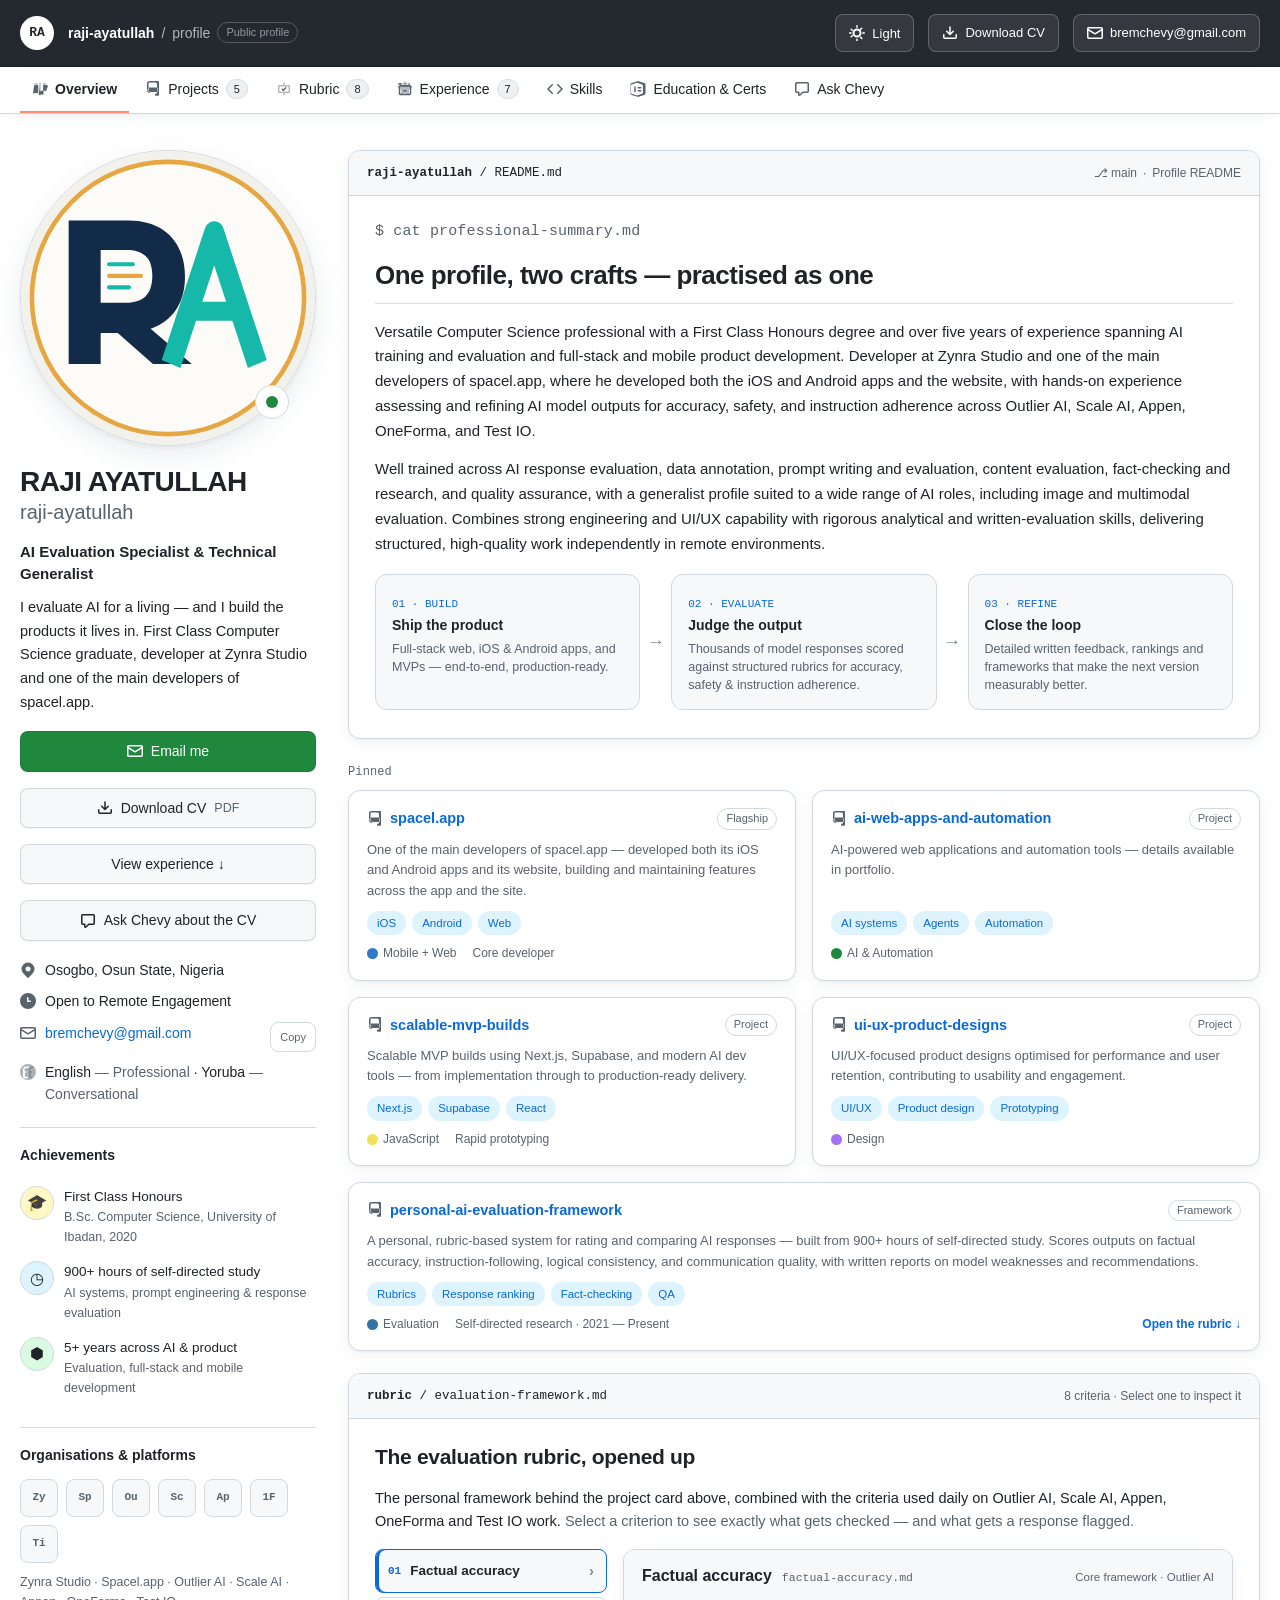
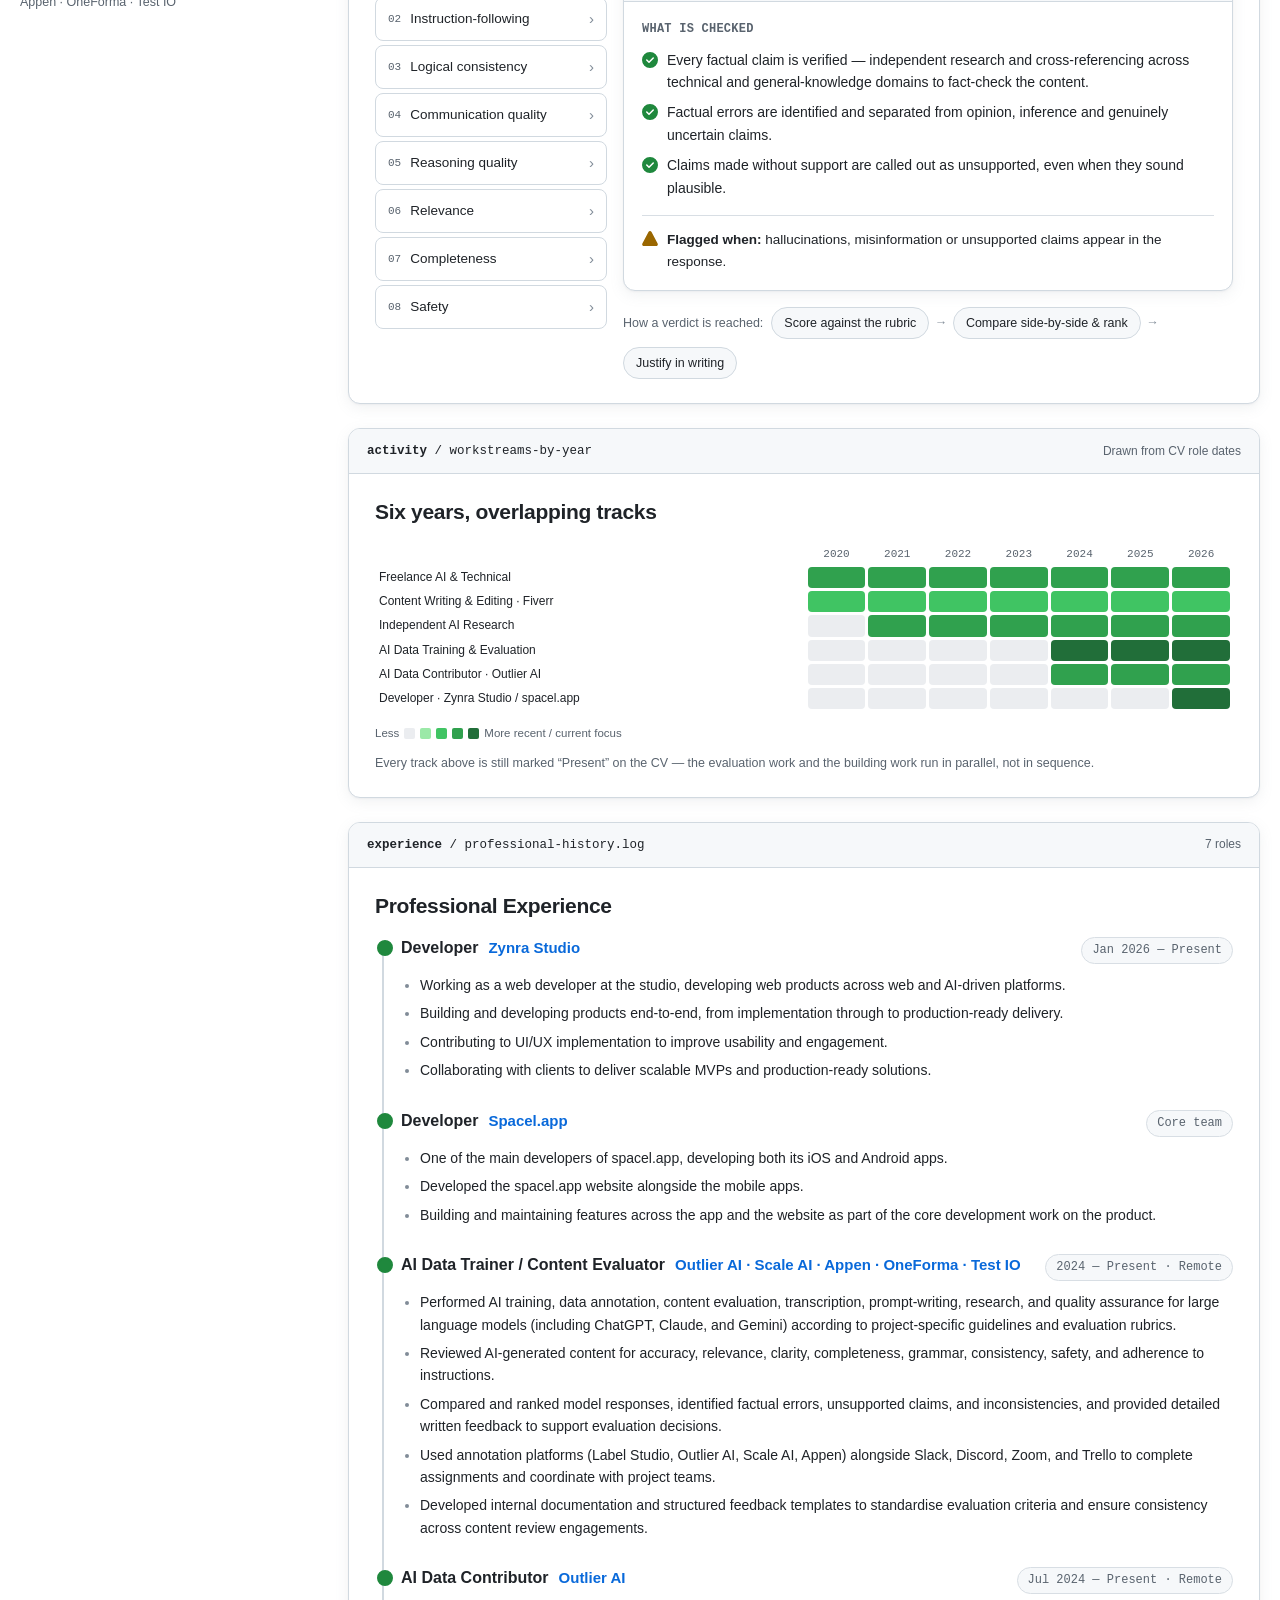
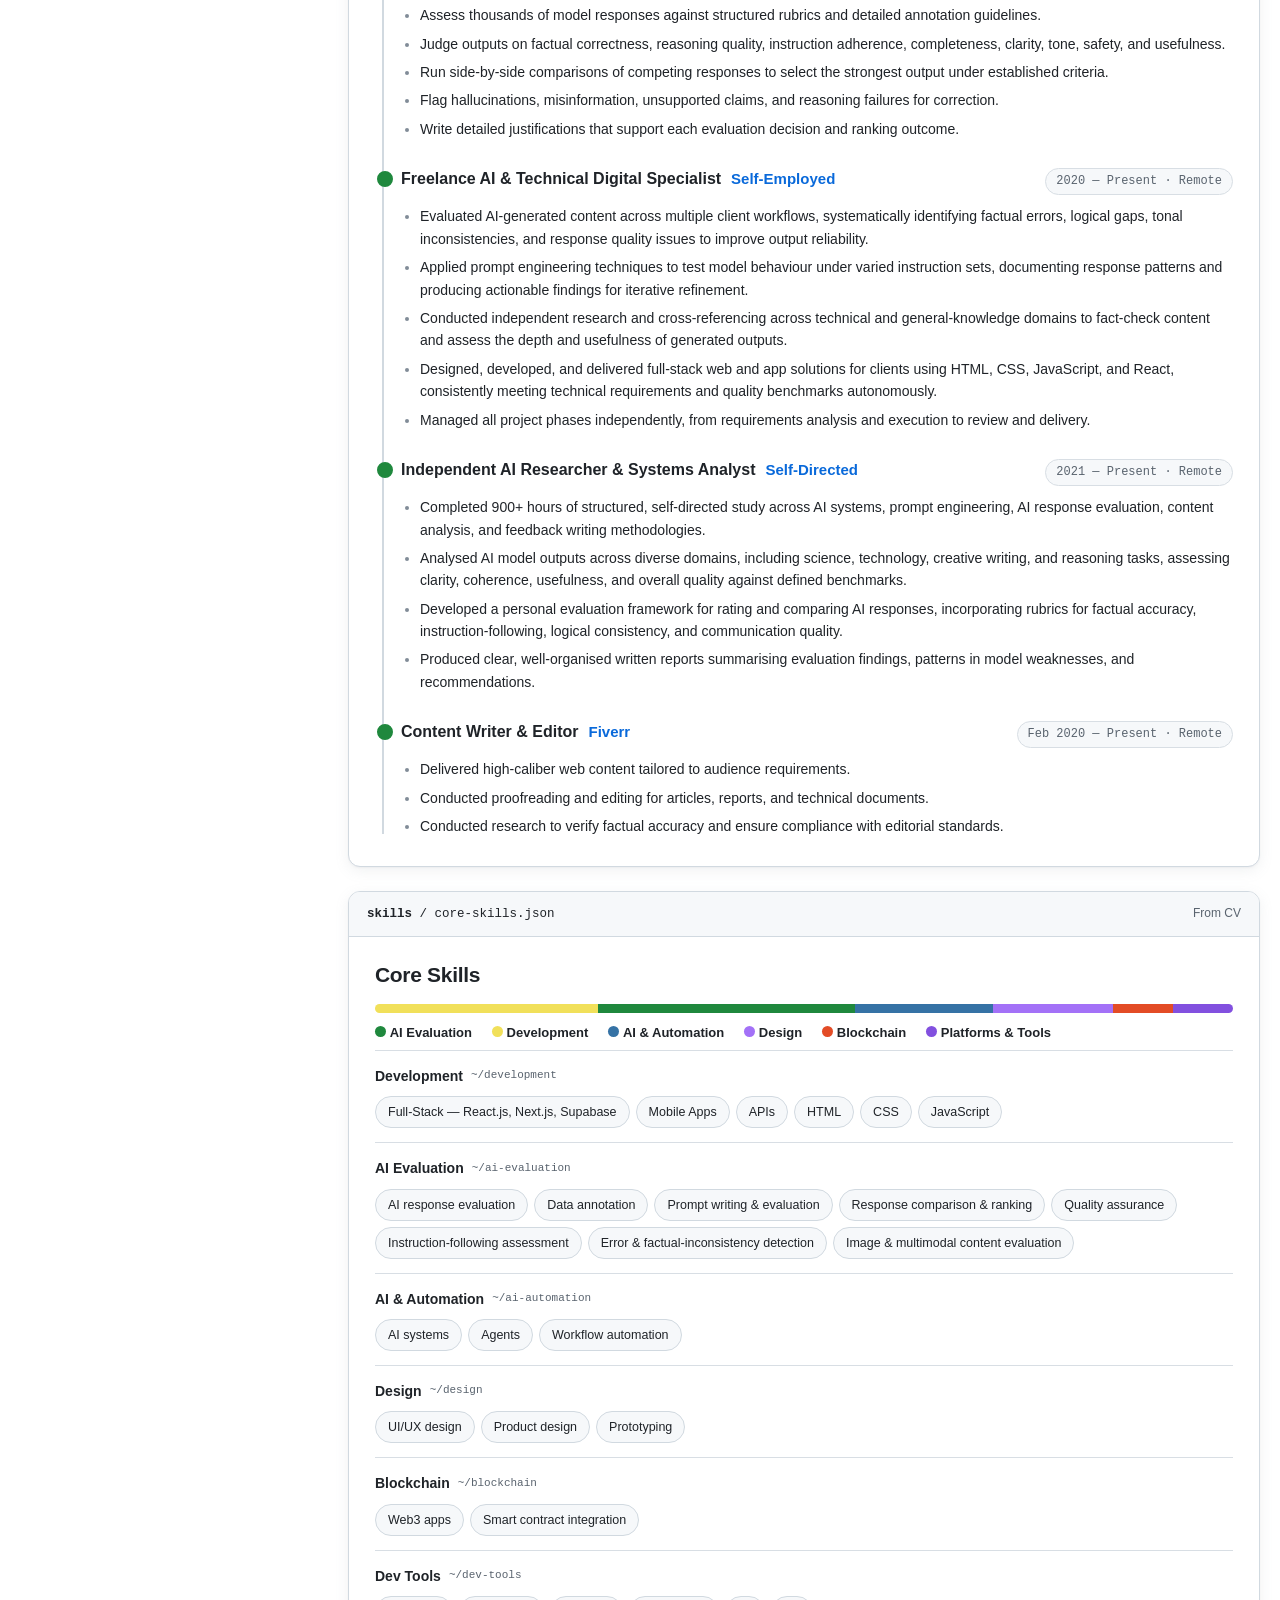
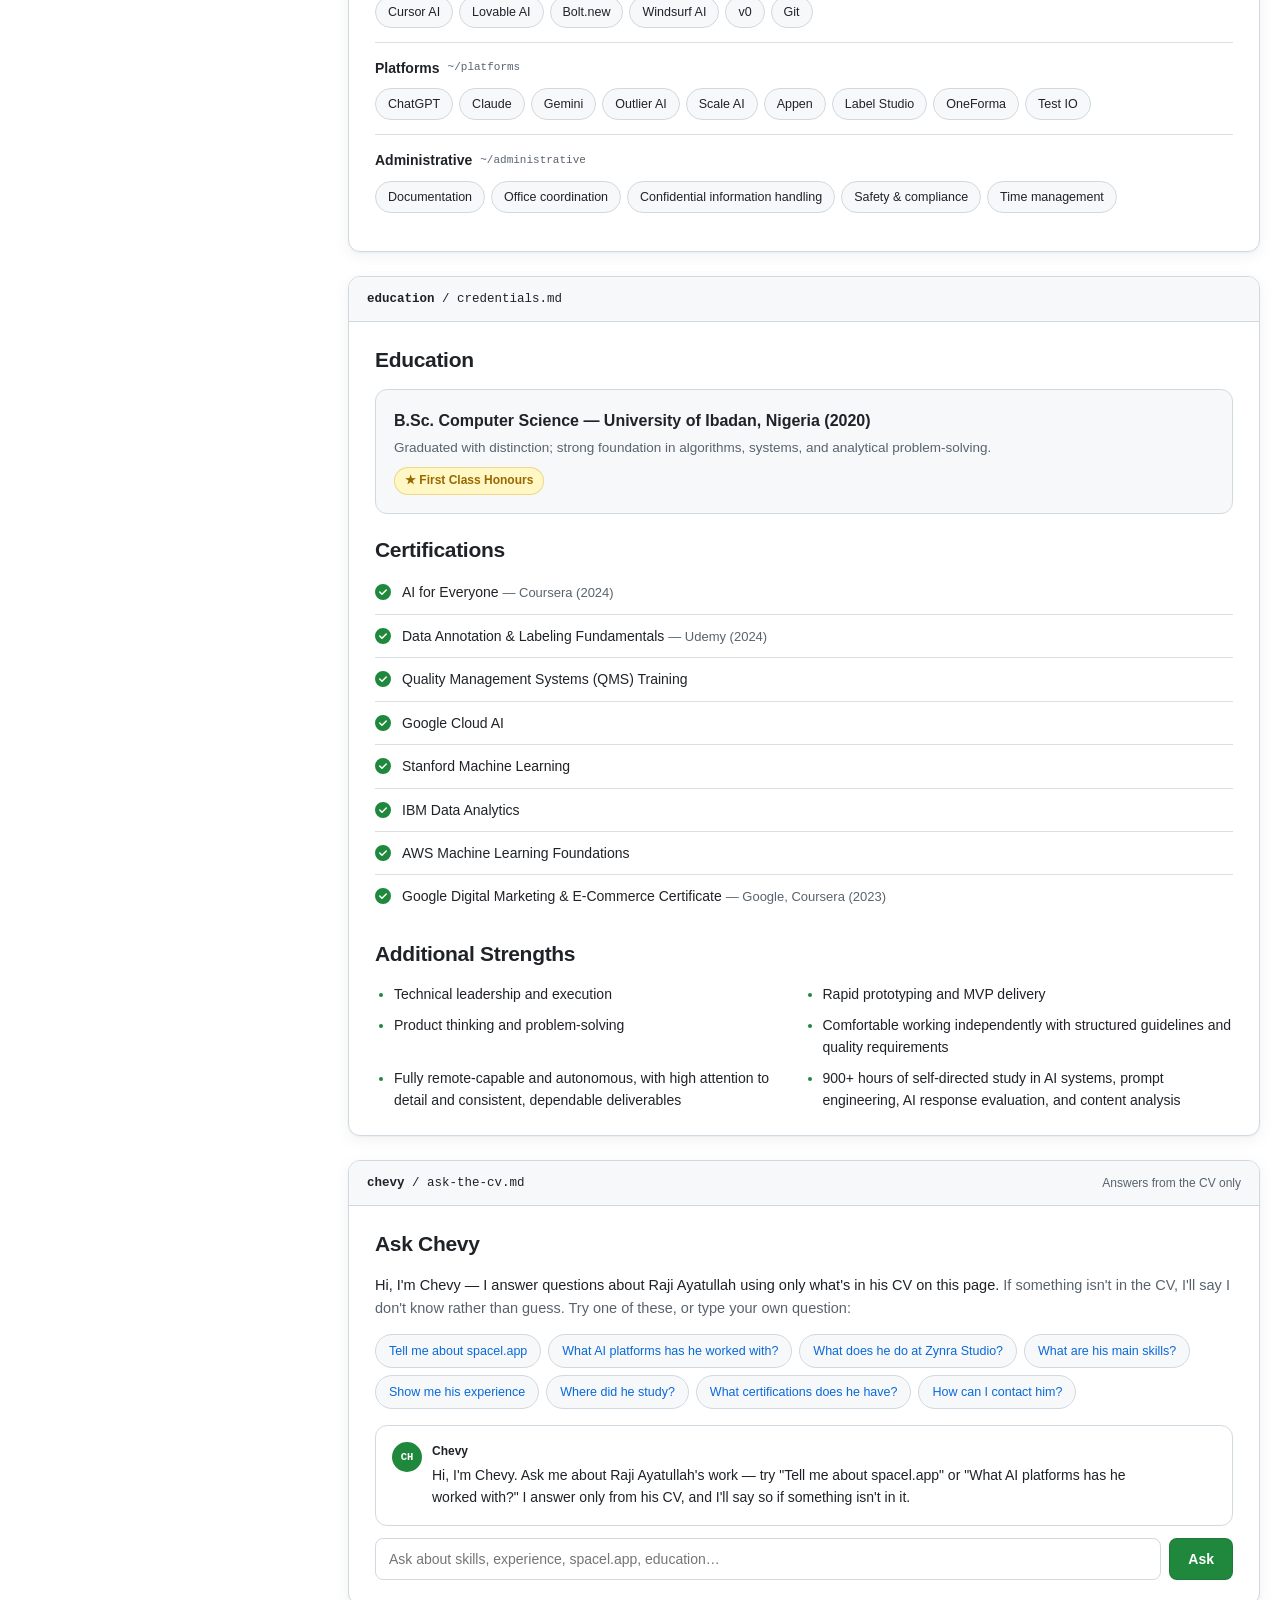
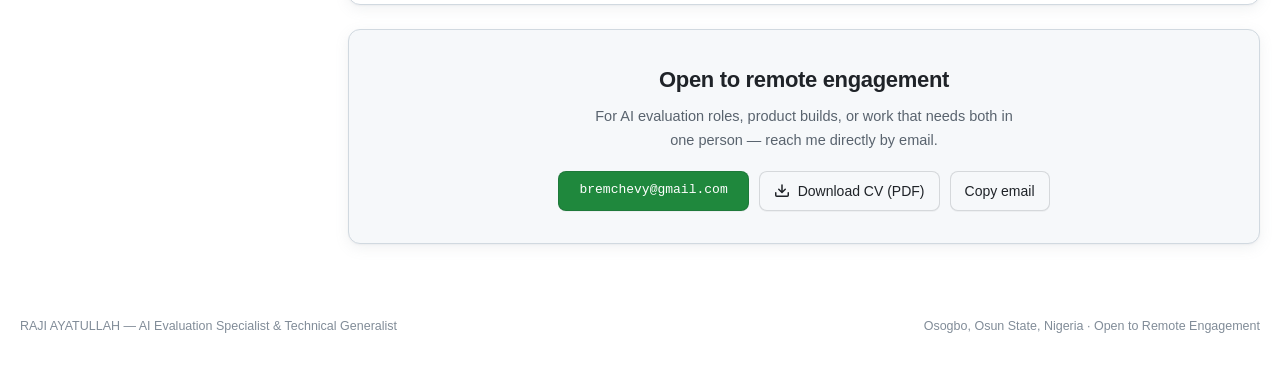
==== raji-ayatullah-website.html @ f3d83d70 "Add files via upload" ====
<!doctype html>
<html lang="en">
<head>
<meta charset="utf-8" />
<meta name="viewport" content="width=device-width, initial-scale=1, viewport-fit=cover" />
<meta name="color-scheme" content="light dark" />
<link rel="icon" href="data:," />
<title>Raji Ayatullah — AI Evaluation Specialist & Technical Generalist</title>
<style>
  :root{
    --bg:#ffffff; --bg-inset:#f6f8fa; --bg-muted:#eef1f4; --border:#d1d9e0; --border-muted:#d8dee4;
    --text:#1f2328; --text-2:#59636e; --text-3:#818c98;
    --link:#0969da; --accent:#1f883d; --accent-fg:#ffffff;
    --header-bg:#24292f; --header-fg:#ffffff; --header-border:#1b1f24;
    --btn-bg:#f6f8fa; --btn-border:rgba(31,35,40,.15); --btn-hover:#eff1f3;
    --card-bg:#ffffff;
    --chip-bg:#ddf4ff; --chip-fg:#0969da;
    --dot-js:#f1e05a; --dot-ts:#3178c6; --dot-py:#3572A5; --dot-design:#a371f7; --dot-ai:#1f883d;
    --graph-0:#ebedf0; --graph-1:#9be9a8; --graph-2:#40c463; --graph-3:#30a14e; --graph-4:#216e39;
    --shadow:0 8px 24px rgba(140,149,159,.2);
    --shadow-sm:0 1px 2px rgba(31,35,40,.04),0 4px 14px rgba(140,149,159,.12);
    --shadow-md:0 2px 4px rgba(31,35,40,.05),0 10px 28px rgba(140,149,159,.18);
    --radius:8px; --radius-lg:12px;
    --ease:cubic-bezier(.22,.61,.36,1);
    --mono:ui-monospace,SFMono-Regular,"SF Mono",Menlo,Consolas,"Liberation Mono",monospace;
    --sans:-apple-system,BlinkMacSystemFont,"Segoe UI","Noto Sans",Helvetica,Arial,sans-serif;
  }
  [data-theme="dark"]{
    --bg:#0d1117; --bg-inset:#010409; --bg-muted:#161b22; --border:#30363d; --border-muted:#21262d;
    --text:#e6edf3; --text-2:#9198a1; --text-3:#6e7681;
    --link:#4493f8; --accent:#238636; --accent-fg:#ffffff;
    --header-bg:#010409; --header-fg:#f0f6fc; --header-border:#30363d;
    --btn-bg:#21262d; --btn-border:rgba(240,246,252,.1); --btn-hover:#292e36;
    --card-bg:#0d1117;
    --chip-bg:rgba(56,139,253,.15); --chip-fg:#4493f8;
    --graph-0:#161b22; --graph-1:#0e4429; --graph-2:#006d32; --graph-3:#26a641; --graph-4:#39d353;
    --shadow:0 8px 24px rgba(1,4,9,.85);
    --shadow-sm:0 1px 2px rgba(1,4,9,.4),0 4px 14px rgba(1,4,9,.35);
    --shadow-md:0 2px 4px rgba(1,4,9,.5),0 10px 28px rgba(1,4,9,.55);
  }
  *{box-sizing:border-box}
  html{scroll-behavior:smooth}
  body{margin:0;background:var(--bg);color:var(--text);font-family:var(--sans);font-size:15px;line-height:1.6;-webkit-font-smoothing:antialiased;text-rendering:optimizeLegibility;transition:background-color .3s var(--ease),color .3s var(--ease)}
  a{color:var(--link);text-decoration:none;transition:color .18s var(--ease)}
  a:hover{text-decoration:underline}
  button{font-family:inherit;cursor:pointer;min-height:38px}
  :focus-visible{outline:2px solid var(--link);outline-offset:2px;border-radius:4px}
  ::selection{background:#b6e3ff}
  [data-theme="dark"] ::selection{background:#264f78}

  /* ---------- Header (GitHub chrome) ---------- */
  .gh-header{background:var(--header-bg);color:var(--header-fg);padding:14px 20px;display:flex;align-items:center;gap:14px;flex-wrap:wrap;border-bottom:1px solid var(--header-border);box-shadow:0 1px 12px rgba(1,4,9,.18)}
  .gh-header .mark{width:34px;height:34px;border-radius:50%;background:#fff;color:#24292f;display:grid;place-items:center;font-family:var(--mono);font-weight:700;font-size:13px;flex:none}
  [data-theme="dark"] .gh-header .mark{background:#f0f6fc}
  .crumb{font-size:14px;display:flex;align-items:center;gap:7px;flex-wrap:wrap;min-width:0}
  .crumb b{font-weight:600;color:var(--header-fg)}
  .crumb span{opacity:.65}
  .badge{font-size:11px;line-height:1;border:1px solid rgba(255,255,255,.35);color:#c9d4e0;border-radius:999px;padding:4px 8px;font-weight:500}
  .gh-header .spacer{flex:1}
  .hbtn{display:inline-flex;align-items:center;gap:7px;background:rgba(255,255,255,.08);color:var(--header-fg);border:1px solid rgba(255,255,255,.22);border-radius:var(--radius);padding:6px 13px;font-size:13px;font-weight:500;text-decoration:none;min-height:38px;transition:background-color .2s var(--ease),border-color .2s var(--ease),transform .2s var(--ease),box-shadow .2s var(--ease)}
  .hbtn:hover{background:rgba(255,255,255,.16);text-decoration:none;transform:translateY(-1px);box-shadow:0 4px 12px rgba(1,4,9,.25)}
  .hbtn:active{transform:translateY(0)}
  .hbtn svg{width:16px;height:16px;flex:none}

  /* ---------- Tabs ---------- */
  .tabs-wrap{border-bottom:1px solid var(--border);background:var(--bg);position:sticky;top:0;z-index:20;box-shadow:0 6px 18px -12px rgba(140,149,159,.45)}
  .tabs{max-width:1280px;margin:0 auto;padding:0 20px;display:flex;gap:4px;flex-wrap:wrap}
  .tab{display:inline-flex;align-items:center;gap:7px;padding:11px 12px;font-size:14px;color:var(--text);border-bottom:2px solid transparent;white-space:nowrap;min-height:44px;transition:color .18s var(--ease),border-color .22s var(--ease)}
  .tab:hover{text-decoration:none;border-bottom-color:var(--border);color:var(--link)}
  .tab:hover svg{color:var(--link)}
  .tab.active{font-weight:600;border-bottom-color:#fd8c73}
  .tab svg{width:16px;height:16px;color:var(--text-2);transition:color .18s var(--ease)}
  .count{background:var(--bg-muted);border:1px solid var(--border-muted);color:var(--text);font-size:11px;font-weight:500;border-radius:999px;padding:1px 7px;line-height:1.5}

  /* ---------- Layout ---------- */
  .container{max-width:1280px;margin:0 auto;padding:36px 20px 72px;display:grid;grid-template-columns:296px minmax(0,1fr);gap:32px}
  .container>*{min-width:0}
  @media(max-width:900px){.container{grid-template-columns:minmax(0,1fr)}}

  /* ---------- Profile column ---------- */
  .avatar{width:min(296px,62vw);aspect-ratio:1;border-radius:50%;position:relative;border:1px solid var(--border);box-shadow:var(--shadow-md);transition:transform .35s var(--ease),box-shadow .35s var(--ease)}
  .avatar:hover{transform:translateY(-2px)}
  .avatar-img{width:100%;height:100%;border-radius:50%;display:block;object-fit:cover}
  .status-dot{position:absolute;right:9%;bottom:9%;width:34px;height:34px;border-radius:50%;background:var(--bg);border:1px solid var(--border);display:grid;place-items:center;font-size:16px}
  .status-dot i{width:12px;height:12px;border-radius:50%;background:var(--accent);display:block}
  h1.name{font-size:28px;line-height:1.15;margin:20px 0 0;font-weight:700;letter-spacing:-.02em}
  .handle{font-size:20px;color:var(--text-2);font-weight:300;line-height:1.3}
  .role-line{margin:16px 0 0;font-size:15px;line-height:1.5}
  .role-line strong{font-weight:600}
  .bio{margin:10px 0 0;color:var(--text);font-size:14.5px;line-height:1.65}
  .follow-btn{display:flex;align-items:center;justify-content:center;gap:8px;width:100%;margin-top:16px;background:var(--btn-bg);border:1px solid var(--btn-border);color:var(--text);border-radius:var(--radius);padding:8px 14px;font-size:14px;font-weight:500;box-shadow:0 1px 0 rgba(31,35,40,.04);transition:background-color .2s var(--ease),border-color .2s var(--ease),transform .2s var(--ease),box-shadow .2s var(--ease)}
  .follow-btn:hover{background:var(--btn-hover);text-decoration:none;transform:translateY(-1px);box-shadow:var(--shadow-sm)}
  .follow-btn:active{transform:translateY(0)}
  .follow-btn.primary{background:var(--accent);color:var(--accent-fg);border-color:rgba(31,35,40,.15)}
  .follow-btn.primary:hover{background:#1a7f37;box-shadow:0 6px 16px rgba(31,136,61,.28)}
  [data-theme="dark"] .follow-btn.primary:hover{background:#2ea043}
  .meta-list{list-style:none;margin:18px 0 0;padding:0;display:grid;gap:9px;font-size:14px}
  .meta-list li{display:flex;gap:9px;align-items:flex-start;color:var(--text)}
  .meta-list svg{width:16px;height:16px;color:var(--text-2);flex:none;margin-top:3px}
  .meta-list .muted{color:var(--text-2)}
  .copy-btn{margin-left:auto;background:none;border:1px solid var(--border);border-radius:var(--radius);color:var(--text-2);font-size:11px;padding:3px 9px;min-height:30px;transition:color .18s var(--ease),border-color .18s var(--ease),background-color .18s var(--ease)}
  .copy-btn:hover{color:var(--link);border-color:var(--link);background:var(--bg-inset)}
  .side-block{border-top:1px solid var(--border);margin-top:22px;padding-top:16px}
  .side-block h3{font-size:14px;margin:0 0 12px;font-weight:600}
  .ach{display:flex;gap:10px;align-items:flex-start;padding:7px 0}
  .ach .medal{width:34px;height:34px;border-radius:50%;flex:none;display:grid;place-items:center;font-size:16px;border:1px solid var(--border)}
  .ach p{margin:0;font-size:13.5px}
  .ach p span{display:block;color:var(--text-2);font-size:12.5px}
  .orgs{display:flex;flex-wrap:wrap;gap:8px}
  .org{width:38px;height:38px;border-radius:var(--radius);background:var(--bg-inset);border:1px solid var(--border);display:grid;place-items:center;font-family:var(--mono);font-size:11px;font-weight:700;color:var(--text-2);transition:border-color .2s var(--ease),transform .2s var(--ease),box-shadow .2s var(--ease)}
  .org:hover{border-color:var(--text-3);transform:translateY(-1px);box-shadow:var(--shadow-sm)}
  .org-names{font-size:12.5px;color:var(--text-2);margin-top:9px;line-height:1.6}

  /* ---------- Content column ---------- */
  .box{border:1px solid var(--border);border-radius:var(--radius-lg);background:var(--card-bg);margin-bottom:24px;overflow:hidden;box-shadow:var(--shadow-sm);transition:border-color .25s var(--ease),box-shadow .25s var(--ease)}
  .box:hover{box-shadow:var(--shadow-md)}
  .box-head{display:flex;align-items:center;gap:8px;padding:12px 18px;border-bottom:1px solid var(--border);background:var(--bg-inset);font-size:13px;flex-wrap:wrap}
  .box-head .file{font-family:var(--mono);font-size:12.5px}
  .box-head .file b{font-weight:600}
  .box-head .right{margin-left:auto;display:flex;gap:6px;align-items:center;color:var(--text-2);font-size:12px}
  .box-body{padding:24px 26px}
  @media(max-width:600px){.box-body{padding:18px}}
  .sec-label{font-size:12px;font-family:var(--mono);color:var(--text-2);margin:0 0 8px;letter-spacing:.01em}
  h2.sec{font-size:21px;margin:0 0 16px;font-weight:600;letter-spacing:-.015em;line-height:1.3;display:flex;align-items:center;gap:9px}
  h2.sec svg{width:19px;height:19px;color:var(--text-2)}
  .readme-body h2{font-size:26px;line-height:1.25;letter-spacing:-.02em;border-bottom:1px solid var(--border-muted);padding-bottom:11px;margin:2px 0 16px;font-weight:600}
  .readme-body p{margin:0 0 14px;font-size:15px;line-height:1.65}
  .readme-body p:last-child{margin-bottom:0}
  .loop{display:grid;grid-template-columns:1fr auto 1fr auto 1fr;gap:10px;align-items:stretch;margin:18px 0 4px}
  @media(max-width:640px){.loop{grid-template-columns:1fr}.loop .arr{transform:rotate(90deg);justify-self:center}}
  .loop .step{border:1px solid var(--border);border-radius:var(--radius-lg);padding:15px 16px;background:var(--bg-inset);transition:border-color .22s var(--ease),transform .22s var(--ease),box-shadow .22s var(--ease)}
  .loop .step:hover{border-color:var(--text-3);transform:translateY(-2px);box-shadow:var(--shadow-sm)}
  .loop .step b{display:block;font-size:14px;margin-bottom:3px}
  .loop .step span{font-size:12.5px;color:var(--text-2);display:block;line-height:1.45}
  .loop .arr{align-self:center;color:var(--text-3);font-family:var(--mono);font-size:18px}
  .loop .step code{font-family:var(--mono);font-size:11px;color:var(--link)}

  /* Pinned projects */
  .grid2{display:grid;grid-template-columns:1fr 1fr;gap:16px}
  @media(max-width:700px){.grid2{grid-template-columns:1fr}}
  .repo{border:1px solid var(--border);border-radius:var(--radius-lg);padding:16px 18px;display:flex;flex-direction:column;gap:9px;background:var(--card-bg);box-shadow:var(--shadow-sm);transition:border-color .22s var(--ease),transform .22s var(--ease),box-shadow .22s var(--ease)}
  .repo:hover{border-color:var(--text-3);transform:translateY(-2px);box-shadow:var(--shadow-md)}
  .repo .top{display:flex;align-items:center;gap:7px}
  .repo .top svg{width:16px;height:16px;color:var(--text-2);flex:none}
  .repo .top a{font-weight:600;font-size:14.5px}
  .repo .vis{margin-left:auto;font-size:11px;color:var(--text-2);border:1px solid var(--border);border-radius:999px;padding:1px 8px}
  .repo p{margin:0;font-size:13px;color:var(--text-2);flex:1;line-height:1.6}
  .repo .foot{display:flex;gap:16px;flex-wrap:wrap;font-size:12px;color:var(--text-2);align-items:center}
  .lang{display:inline-flex;align-items:center;gap:5px}
  .lang i{width:11px;height:11px;border-radius:50%;display:inline-block}
  .tags{display:flex;flex-wrap:wrap;gap:6px}
  .tag{background:var(--chip-bg);color:var(--chip-fg);font-size:11.5px;font-weight:500;border-radius:999px;padding:3px 10px;transition:transform .18s var(--ease),filter .18s var(--ease)}
  .tag:hover{text-decoration:none;filter:brightness(.97);transform:translateY(-1px)}

  /* Timeline graph */
  .graph-scroll{overflow-x:auto;padding-bottom:4px;max-width:100%}
  .graph{min-width:560px}
  @media(max-width:640px){
    .graph{min-width:0}
    .graph table{border-spacing:2px;table-layout:fixed;width:100%}
    .graph th:first-child,.graph td.rowlab{width:92px}
    .graph th{font-size:10px}
    .graph td.rowlab{white-space:normal;width:92px;font-size:11px;line-height:1.3;padding-right:5px}
    .graph td.cell{height:15px}
  }
  .graph table{border-collapse:separate;border-spacing:3px;width:100%}
  .graph th{font-size:11px;color:var(--text-2);font-weight:500;text-align:center;font-family:var(--mono)}
  .graph td.rowlab{font-size:12px;color:var(--text);white-space:nowrap;padding-right:8px;font-weight:500}
  .graph td.cell{height:17px;border-radius:4px;background:var(--graph-0);transition:transform .15s var(--ease)}
  .graph td.cell:hover{transform:scale(1.12)}
  .graph td.on1{background:var(--graph-1)} .graph td.on2{background:var(--graph-2)} .graph td.on3{background:var(--graph-3)} .graph td.on4{background:var(--graph-4)}
  .graph-note{font-size:12.5px;color:var(--text-2);margin:10px 0 0}
  .legend{display:flex;gap:5px;align-items:center;font-size:11.5px;color:var(--text-2);margin-top:8px}
  .legend i{width:11px;height:11px;border-radius:2px;display:inline-block}

  /* Experience */
  .exp{position:relative;padding-left:26px}
  .exp::before{content:"";position:absolute;left:7px;top:8px;bottom:8px;width:2px;background:var(--border)}
  .job{position:relative;padding:0 0 26px}
  .job:last-child{padding-bottom:4px}
  .job::before{content:"";position:absolute;left:-24px;top:5px;width:12px;height:12px;border-radius:50%;background:var(--bg);border:2px solid var(--text-3)}
  .job.current::before{border-color:var(--accent);background:var(--accent)}
  .job-head{display:flex;flex-wrap:wrap;gap:6px 10px;align-items:baseline}
  .job-head h3{margin:0;font-size:16px;font-weight:600}
  .job-head .orgname{color:var(--link);font-weight:600;font-size:15px}
  .job-head .when{margin-left:auto;font-family:var(--mono);font-size:12px;color:var(--text-2);background:var(--bg-inset);border:1px solid var(--border-muted);border-radius:999px;padding:3px 10px;white-space:nowrap}
  @media(max-width:600px){.job-head .when{margin-left:0}}
  .job ul{margin:10px 0 0;padding-left:19px;color:var(--text);font-size:14px;line-height:1.6;display:grid;gap:6px}
  .job ul li::marker{color:var(--text-3)}

  /* Skills */
  .langbar{display:flex;height:9px;border-radius:999px;overflow:hidden;margin:4px 0 10px}
  .langbar span{display:block;height:100%}
  .lang-legend{display:flex;flex-wrap:wrap;gap:8px 20px;font-size:13px;margin-bottom:6px}
  .lang-legend b{font-weight:600}
  .lang-legend .pct{color:var(--text-2)}
  .skill-group{padding:14px 0;border-top:1px solid var(--border-muted)}
  .skill-group:first-of-type{border-top:none}
  .skill-group h4{margin:0 0 9px;font-size:14px;font-weight:600;display:flex;gap:8px;align-items:center}
  .skill-group h4 code{font-family:var(--mono);font-size:11px;color:var(--text-2);font-weight:400}
  .chips{display:flex;flex-wrap:wrap;gap:6px}
  .chip{border:1px solid var(--border);background:var(--bg-inset);border-radius:999px;padding:5px 12px;font-size:12.5px;transition:border-color .18s var(--ease),background-color .18s var(--ease),transform .18s var(--ease)}
  .chip:hover{border-color:var(--text-3);transform:translateY(-1px)}

  .cert-list{list-style:none;margin:0;padding:0;display:grid;gap:0}
  .cert-list li{display:flex;gap:11px;padding:10px 0;border-top:1px solid var(--border-muted);font-size:14px;align-items:flex-start}
  .cert-list li:first-child{border-top:none;padding-top:2px}
  .cert-list svg{width:16px;height:16px;color:var(--accent);flex:none;margin-top:3px}
  .cert-list span{color:var(--text-2);font-size:13px}
  .edu-card{border:1px solid var(--border);border-radius:var(--radius-lg);padding:18px;background:var(--bg-inset);margin-bottom:16px;transition:border-color .22s var(--ease),box-shadow .22s var(--ease)}
  .edu-card:hover{border-color:var(--text-3);box-shadow:var(--shadow-sm)}
  .edu-card h3{margin:0 0 3px;font-size:16px}
  .edu-card p{margin:0;color:var(--text-2);font-size:13.5px}
  .firstclass{display:inline-block;margin-top:9px;background:#fff8c5;color:#9a6700;border:1px solid #d4a72c66;border-radius:999px;font-size:12px;font-weight:600;padding:3px 10px}
  [data-theme="dark"] .firstclass{background:rgba(210,153,34,.15);color:#e3b341;border-color:rgba(210,153,34,.4)}
  .strengths{display:grid;grid-template-columns:1fr 1fr;gap:8px 18px;font-size:14px;margin:0;padding-left:19px}
  @media(max-width:600px){.strengths{grid-template-columns:1fr}}
  .strengths li::marker{color:var(--accent)}

  /* Rubric */
  .rubric-intro{margin:0 0 16px;font-size:14.5px;color:var(--text)}
  .rubric-intro .muted{color:var(--text-2)}
  .rubric-layout{display:grid;grid-template-columns:232px minmax(0,1fr);gap:16px;align-items:start}
  @media(max-width:700px){.rubric-layout{grid-template-columns:1fr}}
  .rubric-list{display:grid;gap:4px}
  @media(max-width:700px){.rubric-list{grid-template-columns:1fr 1fr}}
  @media(max-width:440px){.rubric-list{grid-template-columns:1fr}}
  .rubric-btn{display:flex;align-items:center;gap:9px;text-align:left;background:var(--card-bg);border:1px solid var(--border);border-radius:var(--radius);padding:10px 12px;font-size:13.5px;font-weight:500;color:var(--text);min-height:44px;width:100%;transition:background-color .2s var(--ease),border-color .2s var(--ease),transform .2s var(--ease),box-shadow .2s var(--ease)}
  .rubric-btn:hover{background:var(--bg-inset);border-color:var(--text-3);transform:translateX(2px)}
  .rubric-btn .num{font-family:var(--mono);font-size:11px;color:var(--text-2);flex:none}
  .rubric-btn .chev{margin-left:auto;color:var(--text-3);font-size:15px;flex:none;line-height:1}
  .rubric-btn[aria-selected="true"]{background:var(--bg-inset);border-color:var(--link);box-shadow:inset 3px 0 0 var(--link);font-weight:600}
  .rubric-btn[aria-selected="true"] .num{color:var(--link)}
  .rubric-panel{border:1px solid var(--border);border-radius:var(--radius-lg);overflow:hidden;background:var(--card-bg);box-shadow:var(--shadow-sm)}
  .rubric-panel:not([hidden]){animation:panelIn .3s var(--ease)}
  @keyframes panelIn{from{opacity:0;transform:translateY(5px)}to{opacity:1;transform:translateY(0)}}
  .rubric-panel-head{padding:13px 18px;border-bottom:1px solid var(--border);background:var(--bg-inset);display:flex;align-items:baseline;gap:10px;flex-wrap:wrap}
  .rubric-panel-head h3{margin:0;font-size:16px;font-weight:600}
  .rubric-panel-head code{font-family:var(--mono);font-size:11.5px;color:var(--text-2)}
  .rubric-panel-head .src{margin-left:auto;font-size:11.5px;color:var(--text-2)}
  .rubric-panel-body{padding:18px}
  .rubric-panel-body h4{margin:0 0 9px;font-size:12px;font-family:var(--mono);color:var(--text-2);font-weight:600;letter-spacing:.02em}
  .check-list{list-style:none;margin:0 0 16px;padding:0;display:grid;gap:8px;font-size:14px}
  .check-list li{display:flex;gap:9px;align-items:flex-start}
  .check-list svg{width:16px;height:16px;color:var(--accent);flex:none;margin-top:3px}
  .flag-line{border-top:1px solid var(--border-muted);padding-top:13px;font-size:13.5px;display:flex;gap:9px;align-items:flex-start}
  .flag-line svg{width:16px;height:16px;color:#9a6700;flex:none;margin-top:2px}
  [data-theme="dark"] .flag-line svg{color:#e3b341}
  .flag-line b{font-weight:600;white-space:nowrap}
  .verdict{display:flex;gap:8px;flex-wrap:wrap;margin-top:16px;align-items:center;font-size:12.5px;color:var(--text-2)}
  .verdict .step-chip{border:1px solid var(--border);background:var(--bg-inset);border-radius:999px;padding:5px 12px;font-size:12.5px;color:var(--text);font-weight:500;transition:border-color .18s var(--ease),transform .18s var(--ease)}
  .verdict .step-chip:hover{border-color:var(--text-3);transform:translateY(-1px)}
  .verdict .arr{color:var(--text-3);font-family:var(--mono)}

  /* Ask Chevy assistant */
  .chevy-intro{margin:0 0 14px;font-size:14.5px}
  .chevy-intro .muted{color:var(--text-2)}
  .chevy-quick{display:flex;flex-wrap:wrap;gap:7px;margin-bottom:16px}
  .chevy-qbtn{border:1px solid var(--border);background:var(--bg-inset);color:var(--link);border-radius:999px;padding:6px 13px;font-size:12.5px;font-weight:500;min-height:34px;text-align:left;transition:border-color .2s var(--ease),background-color .2s var(--ease),transform .2s var(--ease),box-shadow .2s var(--ease)}
  .chevy-qbtn:hover{border-color:var(--link);background:var(--chip-bg);transform:translateY(-1px);box-shadow:var(--shadow-sm)}
  .chevy-log{border:1px solid var(--border);border-radius:var(--radius-lg);background:var(--bg);max-height:400px;overflow-y:auto;padding:16px;display:grid;gap:14px;scroll-behavior:smooth}
  .msg{display:flex;gap:10px;align-items:flex-start}
  .msg .mavatar{width:30px;height:30px;border-radius:50%;flex:none;display:grid;place-items:center;font-family:var(--mono);font-size:10.5px;font-weight:700;border:1px solid var(--border)}
  .msg.chevy .mavatar{background:var(--accent);color:#fff;border-color:transparent}
  .msg.user{flex-direction:row-reverse}
  .msg.user .mavatar{background:var(--bg-muted);color:var(--text-2)}
  .msg .mbody{min-width:0;max-width:85%}
  .msg .mname{font-size:12px;font-weight:600;margin:0 0 3px}
  .msg .mname span{color:var(--text-3);font-weight:400;font-family:var(--mono);font-size:11px;margin-left:6px}
  .msg.user .mname{text-align:right}
  .msg .mtext{margin:0;font-size:14px;line-height:1.55;white-space:pre-line;overflow-wrap:break-word}
  .msg.user .mtext{background:var(--bg-inset);border:1px solid var(--border-muted);border-radius:var(--radius);padding:9px 13px}
  .msg.chevy .mtext{padding-top:1px}
  .chevy-typing{font-size:13px;color:var(--text-2);font-family:var(--mono)}
  .chevy-form{display:flex;gap:8px;margin-top:12px}
  .chevy-form input{flex:1;min-width:0;background:var(--bg);color:var(--text);border:1px solid var(--border);border-radius:var(--radius);padding:10px 13px;font-size:14px;font-family:inherit;min-height:42px;transition:border-color .2s var(--ease),box-shadow .2s var(--ease)}
  .chevy-form input:focus{outline:none;border-color:var(--link);box-shadow:0 0 0 3px var(--chip-bg)}
  .chevy-form button{background:var(--accent);color:var(--accent-fg);border:1px solid rgba(31,35,40,.15);border-radius:var(--radius);padding:9px 18px;font-size:14px;font-weight:600;min-height:42px;flex:none;transition:background-color .2s var(--ease),transform .2s var(--ease),box-shadow .2s var(--ease)}
  .chevy-form button:hover{background:#1a7f37;transform:translateY(-1px);box-shadow:0 6px 16px rgba(31,136,61,.28)}
  [data-theme="dark"] .chevy-form button:hover{background:#2ea043}
  @media(max-width:480px){.msg .mbody{max-width:88%}.chevy-form button{padding:9px 13px}}

  .cta{border:1px solid var(--border);border-radius:var(--radius-lg);padding:32px 24px;text-align:center;background:var(--bg-inset);box-shadow:var(--shadow-sm)}
  .cta h2{margin:0 0 8px;font-size:22px;letter-spacing:-.015em}
  .cta p{margin:0 auto 18px;color:var(--text-2);max-width:52ch;font-size:14.5px;line-height:1.65}
  .cta .row{display:flex;gap:10px;justify-content:center;flex-wrap:wrap}
  .cta .mail{font-family:var(--mono);font-size:13px}
  footer{max-width:1280px;margin:0 auto;padding:0 20px 38px;color:var(--text-3);font-size:12.5px;display:flex;gap:10px;flex-wrap:wrap;align-items:center}
  footer .sep{flex:1}
  .toast{position:fixed;left:50%;bottom:22px;transform:translate(-50%,80px);background:var(--header-bg);color:#fff;padding:11px 19px;border-radius:10px;font-size:13.5px;box-shadow:var(--shadow);transition:transform .35s var(--ease),opacity .35s var(--ease);opacity:0;z-index:50}
  .toast.show{opacity:1}
  .toast.show{transform:translate(-50%,0)}
  @media(max-width:640px){.graph td.rowlab{white-space:normal;overflow-wrap:break-word}}
  @media(max-width:480px){
    .gh-header{padding:10px 12px;gap:10px}
    .hbtn{font-size:12.5px;padding:6px 9px;max-width:100%;overflow-wrap:anywhere}
    .container{padding:20px 12px 48px}
    .avatar{width:min(220px,60vw)}
    h1.name{font-size:23px}
  }
  @media(prefers-reduced-motion:reduce){
    html{scroll-behavior:auto}
    *,*::before,*::after{transition:none!important;animation:none!important}
    .hbtn:hover,.follow-btn:hover,.repo:hover,.loop .step:hover,.chevy-qbtn:hover,.chevy-form button:hover,.avatar:hover,.rubric-btn:hover,.chip:hover,.tag:hover,.verdict .step-chip:hover{transform:none}
    .chevy-log{scroll-behavior:auto}
  }
</style>
</head>
<body>

<header class="gh-header">
  <div class="mark" aria-hidden="true">RA</div>
  <nav class="crumb" aria-label="Breadcrumb">
    <b>raji-ayatullah</b><span>/</span><span>profile</span>
    <span class="badge">Public profile</span>
  </nav>
  <div class="spacer"></div>
  <button class="hbtn" id="themeBtn" type="button" aria-label="Toggle dark and light mode">
    <svg id="themeIcon" viewBox="0 0 16 16" fill="currentColor" aria-hidden="true"><path d="M8 10.5a2.5 2.5 0 1 0 0-5 2.5 2.5 0 0 0 0 5Zm0-7a4.5 4.5 0 1 1 0 9 4.5 4.5 0 0 1 0-9ZM8 0a.75.75 0 0 1 .75.75v1.5a.75.75 0 0 1-1.5 0V.75A.75.75 0 0 1 8 0Zm5.25 2.75a.75.75 0 0 1 0 1.06l-1.06 1.06a.75.75 0 1 1-1.06-1.06l1.06-1.06a.75.75 0 0 1 1.06 0ZM16 8a.75.75 0 0 1-.75.75h-1.5a.75.75 0 0 1 0-1.5h1.5A.75.75 0 0 1 16 8ZM3.81 10.13a.75.75 0 0 1 0 1.06l-1.06 1.06a.75.75 0 1 1-1.06-1.06l1.06-1.06a.75.75 0 0 1 1.06 0ZM8 13.5a.75.75 0 0 1 .75.75v1.5a.75.75 0 0 1-1.5 0v-1.5A.75.75 0 0 1 8 13.5Zm4.19-1.63 1.06 1.06a.75.75 0 1 1-1.06 1.06l-1.06-1.06a.75.75 0 1 1 1.06-1.06ZM2.75 8a.75.75 0 0 1-.75.75H.5a.75.75 0 0 1 0-1.5h1.5A.75.75 0 0 1 2.75 8ZM3.81 5.87a.75.75 0 0 1-1.06 0L1.69 4.81a.75.75 0 1 1 1.06-1.06l1.06 1.06a.75.75 0 0 1 0 1.06Z"/></svg>
    <span id="themeLabel">Theme</span>
  </button>
  <a class="hbtn" href="[data-uri]" download="raji-ayatullah-cv.pdf">
    <svg viewBox="0 0 16 16" fill="currentColor" aria-hidden="true"><path d="M2.75 14A1.75 1.75 0 0 1 1 12.25v-2.5a.75.75 0 0 1 1.5 0v2.5c0 .138.112.25.25.25h10.5a.25.25 0 0 0 .25-.25v-2.5a.75.75 0 0 1 1.5 0v2.5A1.75 1.75 0 0 1 13.25 14Z"/><path d="M7.25 7.689V2a.75.75 0 0 1 1.5 0v5.689l1.97-1.969a.749.749 0 1 1 1.06 1.06l-3.25 3.25a.749.749 0 0 1-1.06 0L4.22 6.78a.749.749 0 1 1 1.06-1.06Z"/></svg>
    Download CV
  </a>
  <a class="hbtn" href="mailto:bremchevy@gmail.com">
    <svg viewBox="0 0 16 16" fill="currentColor" aria-hidden="true"><path d="M1.75 2h12.5c.966 0 1.75.784 1.75 1.75v8.5A1.75 1.75 0 0 1 14.25 14H1.75A1.75 1.75 0 0 1 0 12.25v-8.5C0 2.784.784 2 1.75 2ZM1.5 12.251c0 .138.112.25.25.25h12.5a.25.25 0 0 0 .25-.25V5.809L8.38 9.397a.75.75 0 0 1-.76 0L1.5 5.809v6.442Zm13-8.181v-.32a.25.25 0 0 0-.25-.25H1.75a.25.25 0 0 0-.25.25v.32L8 7.88Z"/></svg>
    bremchevy@gmail.com
  </a>
</header>

<div class="tabs-wrap">
  <nav class="tabs" aria-label="Profile sections">
    <a class="tab active" href="#overview"><svg viewBox="0 0 16 16" fill="currentColor"><path d="M8 1.5a.75.75 0 0 1 .75.75v11.5a.75.75 0 0 1-1.5 0V2.25A.75.75 0 0 1 8 1.5ZM1.75 2.75A.75.75 0 0 1 2.5 2h2a.75.75 0 0 1 0 1.5h-2a.75.75 0 0 1-.75-.75Zm0 5A.75.75 0 0 1 2.5 7h2a.75.75 0 0 1 0 1.5h-2A.75.75 0 0 1 1.75 7.75ZM11.5 2h2a.75.75 0 0 1 0 1.5h-2a.75.75 0 0 1 0-1.5Zm0 5h2a.75.75 0 0 1 0 1.5h-2a.75.75 0 0 1 0-1.5Z" opacity=".4"/><path d="M1.995 4.794C2.68 4.11 3.616 3.75 4.593 3.75H6v8.563c-.64-.24-1.378-.375-2.133-.375-1.022 0-1.99.22-2.872.613ZM6.75 2.625v11.5c.004.002.009.003.013.005.785-.366 1.69-.58 2.604-.58.755 0 1.493.135 2.133.375V3.75h1.907c.977 0 1.913.36 2.598 1.044L14.005 10.2c-.882-.393-1.85-.613-2.872-.613-.914 0-1.819.214-2.604.58a.749.749 0 0 1-.779-.042ZM14.005 4.794v5.406c-.882-.393-1.85-.613-2.872-.613V3.75h.48c.977 0 1.708.36 2.392 1.044Z"/></svg>Overview</a>
    <a class="tab" href="#projects"><svg viewBox="0 0 16 16" fill="currentColor"><path d="M2 2.5A2.5 2.5 0 0 1 4.5 0h8.75a.75.75 0 0 1 .75.75v12.5a.75.75 0 0 1-.75.75h-2.5a.75.75 0 0 1 0-1.5h1.75V6.5h-8a2 2 0 0 0-.134 3.99.75.75 0 1 1-.632 1.227A3.5 3.5 0 0 1 2 10V2.5Zm12 .25v11.25a.75.75 0 0 1-.75.75h-2.5a.75.75 0 0 1 0-1.5H12v-11h-.25a.75.75 0 0 1 0-1.5h.25ZM4.5 1.5A1 1 0 0 0 3.5 2.5V10a1 1 0 0 0 1 1h8V1.5Z"/></svg>Projects <span class="count">5</span></a>
    <a class="tab" href="#rubric"><svg viewBox="0 0 16 16" fill="currentColor"><path d="M8 1.5a.75.75 0 0 1 .75.75V4h4.5A.75.75 0 0 1 14 4.75v6.5A.75.75 0 0 1 13.25 12h-4.5v1.75a.75.75 0 0 1-1.5 0V12h-4.5A.75.75 0 0 1 2 11.25v-6.5A.75.75 0 0 1 2.75 4h4.5V2.25A.75.75 0 0 1 8 1.5ZM3.5 5.5v5h9v-5h-9Z" opacity=".45"/><path d="M10.28 6.28a.75.75 0 0 1 0 1.06l-2.5 2.5a.75.75 0 0 1-1.06 0l-1-1a.75.75 0 1 1 1.06-1.06l.47.47 1.97-1.97a.75.75 0 0 1 1.06 0Z"/></svg>Rubric <span class="count">8</span></a>
    <a class="tab" href="#experience"><svg viewBox="0 0 16 16" fill="currentColor"><path d="M8 .25a.75.75 0 0 1 .673.418l1.882 3.815 4.21.612a.75.75 0 0 1 .416 1.279l-3.046 2.97.719 4.192a.751.751 0 0 1-1.088.791L8 12.347l-3.766 1.98a.75.75 0 0 1-1.088-.79l.72-4.194L.818 6.374a.75.75 0 0 1 .416-1.28l4.21-.611L7.327.668A.75.75 0 0 1 8 .25Z" opacity=".45"/><path d="M1.5 3.75V2h11v1.75c.966 0 1.75.784 1.75 1.75v7a1.75 1.75 0 0 1-1.75 1.75H3.5A1.75 1.75 0 0 1 1.75 12.5v-7C1.75 4.784 2.534 4 3.5 4V3.75Zm10-1.5H4.5v1.75h7V2.25Zm1.25 3.5H3.25a.25.25 0 0 0-.25.25v6.5c0 .138.112.25.25.25h9.5a.25.25 0 0 0 .25-.25V6a.25.25 0 0 0-.25-.25ZM9.75 9.75a.75.75 0 0 1-.75.75H7a.75.75 0 0 1 0-1.5h2a.75.75 0 0 1 .75.75Z"/></svg>Experience <span class="count">7</span></a>
    <a class="tab" href="#skills"><svg viewBox="0 0 16 16" fill="currentColor"><path d="m11.28 3.22 4.25 4.25a.75.75 0 0 1 0 1.06l-4.25 4.25a.749.749 0 0 1-1.275-.326.749.749 0 0 1 .215-.734L13.94 8l-3.72-3.72a.749.749 0 0 1 .326-1.275.749.749 0 0 1 .734.215Zm-6.56 0a.751.751 0 0 1 1.042.018.751.751 0 0 1 .018 1.042L2.06 8l3.72 3.72a.749.749 0 0 1-.326 1.275.749.749 0 0 1-.734-.215L.47 8.53a.75.75 0 0 1 0-1.06Z"/></svg>Skills</a>
    <a class="tab" href="#education"><svg viewBox="0 0 16 16" fill="currentColor"><path d="M7.467.133a1.748 1.748 0 0 1 1.066 0l5.75 1.917A1.75 1.75 0 0 1 15.5 3.71V12.29a1.75 1.75 0 0 1-1.217 1.66l-5.75 1.917a1.75 1.75 0 0 1-1.066 0L1.717 13.95A1.75 1.75 0 0 1 .5 12.29V3.71A1.75 1.75 0 0 1 1.717 2.05Zm-.468 1.7a.25.25 0 0 0-.152 0l-5.75 1.917a.25.25 0 0 0-.174.237v8.306c0 .105.068.2.174.237l5.75 1.917a.25.25 0 0 0 .152 0l5.75-1.917a.25.25 0 0 0 .174-.237V3.987a.25.25 0 0 0-.174-.237ZM5 5.25a.75.75 0 0 1 .75.75v4.5a.75.75 0 0 1-1.5 0V6A.75.75 0 0 1 5 5.25Zm5.75.75a.75.75 0 0 1 0 1.5h-2.5a.75.75 0 0 1 0-1.5Zm0 3a.75.75 0 0 1 0 1.5h-2.5a.75.75 0 0 1 0-1.5Z"/></svg>Education &amp; Certs</a>
    <a class="tab" href="#ask-chevy"><svg viewBox="0 0 16 16" fill="currentColor"><path d="M1 2.75C1 1.784 1.784 1 2.75 1h10.5c.966 0 1.75.784 1.75 1.75v7.5A1.75 1.75 0 0 1 13.25 12H9.06l-2.573 2.573A1.458 1.458 0 0 1 4 13.543V12H2.75A1.75 1.75 0 0 1 1 10.25Zm1.75-.25a.25.25 0 0 0-.25.25v7.5c0 .138.112.25.25.25h2a.75.75 0 0 1 .75.75v2.19l2.72-2.72a.749.749 0 0 1 .53-.22h4.5a.25.25 0 0 0 .25-.25v-7.5a.25.25 0 0 0-.25-.25Z"/></svg>Ask Chevy</a>
  </nav>
</div>

<div class="container" id="overview">

  <!-- ===== Profile column ===== -->
  <aside>
    <div class="avatar">
      <img class="avatar-img" src="[data-uri]" alt="Profile picture for Raji Ayatullah — RA monogram in navy, teal and amber" width="296" height="296" />
      <div class="status-dot" title="Open to remote engagement"><i></i></div>
    </div>

    <h1 class="name">RAJI AYATULLAH</h1>
    <div class="handle">raji-ayatullah</div>

    <p class="role-line"><strong>AI Evaluation Specialist &amp; Technical Generalist</strong></p>
    <p class="bio">I evaluate AI for a living — and I build the products it lives in. First Class Computer Science graduate, developer at Zynra Studio and one of the main developers of spacel.app.</p>

    <a class="follow-btn primary" href="mailto:bremchevy@gmail.com">
      <svg width="16" height="16" viewBox="0 0 16 16" fill="currentColor"><path d="M1.75 2h12.5c.966 0 1.75.784 1.75 1.75v8.5A1.75 1.75 0 0 1 14.25 14H1.75A1.75 1.75 0 0 1 0 12.25v-8.5C0 2.784.784 2 1.75 2ZM1.5 12.251c0 .138.112.25.25.25h12.5a.25.25 0 0 0 .25-.25V5.809L8.38 9.397a.75.75 0 0 1-.76 0L1.5 5.809v6.442Zm13-8.181v-.32a.25.25 0 0 0-.25-.25H1.75a.25.25 0 0 0-.25.25v.32L8 7.88Z"/></svg>
      Email me
    </a>
    <a class="follow-btn" href="[data-uri]" download="raji-ayatullah-cv.pdf">
      <svg width="16" height="16" viewBox="0 0 16 16" fill="currentColor" aria-hidden="true"><path d="M2.75 14A1.75 1.75 0 0 1 1 12.25v-2.5a.75.75 0 0 1 1.5 0v2.5c0 .138.112.25.25.25h10.5a.25.25 0 0 0 .25-.25v-2.5a.75.75 0 0 1 1.5 0v2.5A1.75 1.75 0 0 1 13.25 14Z"/><path d="M7.25 7.689V2a.75.75 0 0 1 1.5 0v5.689l1.97-1.969a.749.749 0 1 1 1.06 1.06l-3.25 3.25a.749.749 0 0 1-1.06 0L4.22 6.78a.749.749 0 1 1 1.06-1.06Z"/></svg>
      Download CV <span style="color:var(--text-2);font-weight:400;font-size:12.5px">PDF</span>
    </a>
    <a class="follow-btn" href="#experience">View experience ↓</a>
    <a class="follow-btn" href="#ask-chevy">
      <svg width="16" height="16" viewBox="0 0 16 16" fill="currentColor" aria-hidden="true"><path d="M1 2.75C1 1.784 1.784 1 2.75 1h10.5c.966 0 1.75.784 1.75 1.75v7.5A1.75 1.75 0 0 1 13.25 12H9.06l-2.573 2.573A1.458 1.458 0 0 1 4 13.543V12H2.75A1.75 1.75 0 0 1 1 10.25Zm1.75-.25a.25.25 0 0 0-.25.25v7.5c0 .138.112.25.25.25h2a.75.75 0 0 1 .75.75v2.19l2.72-2.72a.749.749 0 0 1 .53-.22h4.5a.25.25 0 0 0 .25-.25v-7.5a.25.25 0 0 0-.25-.25Z"/></svg>
      Ask Chevy about the CV
    </a>

    <ul class="meta-list">
      <li>
        <svg viewBox="0 0 16 16" fill="currentColor"><path d="m12.596 11.596-3.535 3.536a1.5 1.5 0 0 1-2.122 0l-3.535-3.536a6.5 6.5 0 1 1 9.192 0ZM8 9.5a2.5 2.5 0 1 0 0-5 2.5 2.5 0 0 0 0 5Z"/></svg>
        <span>Osogbo, Osun State, Nigeria</span>
      </li>
      <li>
        <svg viewBox="0 0 16 16" fill="currentColor"><path d="M8 0a8 8 0 1 1 0 16A8 8 0 0 1 8 0Zm.5 4.75a.75.75 0 0 0-1.5 0v3.5c0 .414.336.75.75.75h2.5a.75.75 0 0 0 0-1.5H8.5Z"/></svg>
        <span>Open to Remote Engagement</span>
      </li>
      <li>
        <svg viewBox="0 0 16 16" fill="currentColor"><path d="M1.75 2h12.5c.966 0 1.75.784 1.75 1.75v8.5A1.75 1.75 0 0 1 14.25 14H1.75A1.75 1.75 0 0 1 0 12.25v-8.5C0 2.784.784 2 1.75 2ZM1.5 12.251c0 .138.112.25.25.25h12.5a.25.25 0 0 0 .25-.25V5.809L8.38 9.397a.75.75 0 0 1-.76 0L1.5 5.809v6.442Zm13-8.181v-.32a.25.25 0 0 0-.25-.25H1.75a.25.25 0 0 0-.25.25v.32L8 7.88Z"/></svg>
        <a href="mailto:bremchevy@gmail.com">bremchevy@gmail.com</a>
        <button class="copy-btn" id="copyBtn" type="button">Copy</button>
      </li>
      <li>
        <svg viewBox="0 0 16 16" fill="currentColor"><path d="M8 0a8 8 0 1 1 0 16A8 8 0 0 1 8 0ZM5.78 8.75a.75.75 0 0 0 0-1.5H4.5V5.75c0-.966.784-1.75 1.75-1.75h2a.75.75 0 0 0 0-1.5h-2C4.216 2.5 3 3.716 3 5.75V12.5c0 .966.784 1.75 1.75 1.75h2.5a.75.75 0 0 0 0-1.5H5.25a.25.25 0 0 1-.25-.25V8.75Z" opacity=".5"/><path d="M11.78 8.75a.75.75 0 0 0 0-1.5H10.5V5.75c0-.966.784-1.75 1.75-1.75h.5a.75.75 0 0 0 0-1.5h-.5C10.216 2.5 9 3.716 9 5.75V12.5c0 .966.784 1.75 1.75 1.75h.5a.75.75 0 0 0 0-1.5h-.5a.25.25 0 0 1-.25-.25V8.75Z" opacity=".5"/><path d="M2 8a6 6 0 1 1 12 0A6 6 0 0 1 2 8Zm6-8a8 8 0 1 0 0 16A8 8 0 0 0 8 0Z" opacity="0"/></svg>
        <span>English <span class="muted">— Professional</span> · Yoruba <span class="muted">— Conversational</span></span>
      </li>
    </ul>

    <div class="side-block">
      <h3>Achievements</h3>
      <div class="ach"><div class="medal" style="background:#fff8c5">🎓</div><p>First Class Honours<span>B.Sc. Computer Science, University of Ibadan, 2020</span></p></div>
      <div class="ach"><div class="medal" style="background:var(--chip-bg)">◷</div><p>900+ hours of self-directed study<span>AI systems, prompt engineering &amp; response evaluation</span></p></div>
      <div class="ach"><div class="medal" style="background:#dafbe1">⬢</div><p>5+ years across AI &amp; product<span>Evaluation, full-stack and mobile development</span></p></div>
    </div>

    <div class="side-block">
      <h3>Organisations &amp; platforms</h3>
      <div class="orgs" aria-hidden="true">
        <div class="org">Zy</div><div class="org">Sp</div><div class="org">Ou</div><div class="org">Sc</div><div class="org">Ap</div><div class="org">1F</div><div class="org">Ti</div>
      </div>
      <p class="org-names">Zynra Studio · Spacel.app · Outlier AI · Scale AI · Appen · OneForma · Test IO</p>
    </div>
  </aside>

  <!-- ===== Content column ===== -->
  <section>

    <!-- README -->
    <div class="box">
      <div class="box-head">
        <span class="file"><b>raji-ayatullah</b> / README.md</span>
        <span class="right"><span>⎇ main</span><span>·</span><span>Profile README</span></span>
      </div>
      <div class="box-body readme-body">
        <p class="sec-label">$ cat professional-summary.md</p>
        <h2>One profile, two crafts — practised as one</h2>
        <p>Versatile Computer Science professional with a First Class Honours degree and over five years of experience spanning AI training and evaluation and full-stack and mobile product development. Developer at Zynra Studio and one of the main developers of spacel.app, where he developed both the iOS and Android apps and the website, with hands-on experience assessing and refining AI model outputs for accuracy, safety, and instruction adherence across Outlier AI, Scale AI, Appen, OneForma, and Test IO.</p>
        <p>Well trained across AI response evaluation, data annotation, prompt writing and evaluation, content evaluation, fact-checking and research, and quality assurance, with a generalist profile suited to a wide range of AI roles, including image and multimodal evaluation. Combines strong engineering and UI/UX capability with rigorous analytical and written-evaluation skills, delivering structured, high-quality work independently in remote environments.</p>

        <div class="loop" aria-label="How the two sides work together">
          <div class="step"><code>01 · BUILD</code><b>Ship the product</b><span>Full-stack web, iOS &amp; Android apps, and MVPs — end-to-end, production-ready.</span></div>
          <div class="arr">→</div>
          <div class="step"><code>02 · EVALUATE</code><b>Judge the output</b><span>Thousands of model responses scored against structured rubrics for accuracy, safety &amp; instruction adherence.</span></div>
          <div class="arr">→</div>
          <div class="step"><code>03 · REFINE</code><b>Close the loop</b><span>Detailed written feedback, rankings and frameworks that make the next version measurably better.</span></div>
        </div>
      </div>
    </div>

    <!-- Pinned projects -->
    <p class="sec-label" id="projects" style="margin-bottom:8px">Pinned</p>
    <div class="grid2" style="margin-bottom:22px">
      <article class="repo">
        <div class="top"><svg viewBox="0 0 16 16" fill="currentColor"><path d="M2 2.5A2.5 2.5 0 0 1 4.5 0h8.75a.75.75 0 0 1 .75.75v12.5a.75.75 0 0 1-.75.75h-2.5a.75.75 0 0 1 0-1.5h1.75V6.5h-8a2 2 0 0 0-.134 3.99.75.75 0 1 1-.632 1.227A3.5 3.5 0 0 1 2 10V2.5Zm12 .25v11.25a.75.75 0 0 1-.75.75h-2.5a.75.75 0 0 1 0-1.5H12v-11h-.25a.75.75 0 0 1 0-1.5h.25ZM4.5 1.5A1 1 0 0 0 3.5 2.5V10a1 1 0 0 0 1 1h8V1.5Z"/></svg><a href="#experience">spacel.app</a><span class="vis">Flagship</span></div>
        <p>One of the main developers of spacel.app — developed both its iOS and Android apps and its website, building and maintaining features across the app and the site.</p>
        <div class="tags"><span class="tag">iOS</span><span class="tag">Android</span><span class="tag">Web</span></div>
        <div class="foot"><span class="lang"><i style="background:var(--dot-ts)"></i>Mobile + Web</span><span>Core developer</span></div>
      </article>

      <article class="repo">
        <div class="top"><svg viewBox="0 0 16 16" fill="currentColor"><path d="M2 2.5A2.5 2.5 0 0 1 4.5 0h8.75a.75.75 0 0 1 .75.75v12.5a.75.75 0 0 1-.75.75h-2.5a.75.75 0 0 1 0-1.5h1.75V6.5h-8a2 2 0 0 0-.134 3.99.75.75 0 1 1-.632 1.227A3.5 3.5 0 0 1 2 10V2.5Zm12 .25v11.25a.75.75 0 0 1-.75.75h-2.5a.75.75 0 0 1 0-1.5H12v-11h-.25a.75.75 0 0 1 0-1.5h.25ZM4.5 1.5A1 1 0 0 0 3.5 2.5V10a1 1 0 0 0 1 1h8V1.5Z"/></svg><a href="#projects">ai-web-apps-and-automation</a><span class="vis">Project</span></div>
        <p>AI-powered web applications and automation tools — details available in portfolio.</p>
        <div class="tags"><span class="tag">AI systems</span><span class="tag">Agents</span><span class="tag">Automation</span></div>
        <div class="foot"><span class="lang"><i style="background:var(--dot-ai)"></i>AI &amp; Automation</span></div>
      </article>

      <article class="repo">
        <div class="top"><svg viewBox="0 0 16 16" fill="currentColor"><path d="M2 2.5A2.5 2.5 0 0 1 4.5 0h8.75a.75.75 0 0 1 .75.75v12.5a.75.75 0 0 1-.75.75h-2.5a.75.75 0 0 1 0-1.5h1.75V6.5h-8a2 2 0 0 0-.134 3.99.75.75 0 1 1-.632 1.227A3.5 3.5 0 0 1 2 10V2.5Zm12 .25v11.25a.75.75 0 0 1-.75.75h-2.5a.75.75 0 0 1 0-1.5H12v-11h-.25a.75.75 0 0 1 0-1.5h.25ZM4.5 1.5A1 1 0 0 0 3.5 2.5V10a1 1 0 0 0 1 1h8V1.5Z"/></svg><a href="#projects">scalable-mvp-builds</a><span class="vis">Project</span></div>
        <p>Scalable MVP builds using Next.js, Supabase, and modern AI dev tools — from implementation through to production-ready delivery.</p>
        <div class="tags"><span class="tag">Next.js</span><span class="tag">Supabase</span><span class="tag">React</span></div>
        <div class="foot"><span class="lang"><i style="background:var(--dot-js)"></i>JavaScript</span><span>Rapid prototyping</span></div>
      </article>

      <article class="repo">
        <div class="top"><svg viewBox="0 0 16 16" fill="currentColor"><path d="M2 2.5A2.5 2.5 0 0 1 4.5 0h8.75a.75.75 0 0 1 .75.75v12.5a.75.75 0 0 1-.75.75h-2.5a.75.75 0 0 1 0-1.5h1.75V6.5h-8a2 2 0 0 0-.134 3.99.75.75 0 1 1-.632 1.227A3.5 3.5 0 0 1 2 10V2.5Zm12 .25v11.25a.75.75 0 0 1-.75.75h-2.5a.75.75 0 0 1 0-1.5H12v-11h-.25a.75.75 0 0 1 0-1.5h.25ZM4.5 1.5A1 1 0 0 0 3.5 2.5V10a1 1 0 0 0 1 1h8V1.5Z"/></svg><a href="#projects">ui-ux-product-designs</a><span class="vis">Project</span></div>
        <p>UI/UX-focused product designs optimised for performance and user retention, contributing to usability and engagement.</p>
        <div class="tags"><span class="tag">UI/UX</span><span class="tag">Product design</span><span class="tag">Prototyping</span></div>
        <div class="foot"><span class="lang"><i style="background:var(--dot-design)"></i>Design</span></div>
      </article>

      <article class="repo" style="grid-column:1/-1">
        <div class="top"><svg viewBox="0 0 16 16" fill="currentColor"><path d="M2 2.5A2.5 2.5 0 0 1 4.5 0h8.75a.75.75 0 0 1 .75.75v12.5a.75.75 0 0 1-.75.75h-2.5a.75.75 0 0 1 0-1.5h1.75V6.5h-8a2 2 0 0 0-.134 3.99.75.75 0 1 1-.632 1.227A3.5 3.5 0 0 1 2 10V2.5Zm12 .25v11.25a.75.75 0 0 1-.75.75h-2.5a.75.75 0 0 1 0-1.5H12v-11h-.25a.75.75 0 0 1 0-1.5h.25ZM4.5 1.5A1 1 0 0 0 3.5 2.5V10a1 1 0 0 0 1 1h8V1.5Z"/></svg><a href="#rubric">personal-ai-evaluation-framework</a><span class="vis">Framework</span></div>
        <p>A personal, rubric-based system for rating and comparing AI responses — built from 900+ hours of self-directed study. Scores outputs on factual accuracy, instruction-following, logical consistency, and communication quality, with written reports on model weaknesses and recommendations.</p>
        <div class="tags"><span class="tag">Rubrics</span><span class="tag">Response ranking</span><span class="tag">Fact-checking</span><span class="tag">QA</span></div>
        <div class="foot"><span class="lang"><i style="background:var(--dot-py)"></i>Evaluation</span><span>Self-directed research · 2021 — Present</span><a href="#rubric" style="margin-left:auto;font-weight:600">Open the rubric ↓</a></div>
      </article>
    </div>

    <!-- Evaluation rubric -->
    <div class="box" id="rubric">
      <div class="box-head"><span class="file"><b>rubric</b> / evaluation-framework.md</span><span class="right">8 criteria · Select one to inspect it</span></div>
      <div class="box-body">
        <h2 class="sec">The evaluation rubric, opened up</h2>
        <p class="rubric-intro">The personal framework behind the project card above, combined with the criteria used daily on Outlier AI, Scale AI, Appen, OneForma and Test IO work. <span class="muted">Select a criterion to see exactly what gets checked — and what gets a response flagged.</span></p>

        <div class="rubric-layout">
          <div class="rubric-list" role="tablist" aria-label="Evaluation criteria">
            <button class="rubric-btn" type="button" role="tab" id="rtab-accuracy" aria-selected="true" aria-controls="rpanel-accuracy" data-rubric="accuracy"><span class="num">01</span>Factual accuracy<span class="chev" aria-hidden="true">›</span></button>
            <button class="rubric-btn" type="button" role="tab" id="rtab-instruction" aria-selected="false" aria-controls="rpanel-instruction" data-rubric="instruction"><span class="num">02</span>Instruction-following<span class="chev" aria-hidden="true">›</span></button>
            <button class="rubric-btn" type="button" role="tab" id="rtab-logic" aria-selected="false" aria-controls="rpanel-logic" data-rubric="logic"><span class="num">03</span>Logical consistency<span class="chev" aria-hidden="true">›</span></button>
            <button class="rubric-btn" type="button" role="tab" id="rtab-communication" aria-selected="false" aria-controls="rpanel-communication" data-rubric="communication"><span class="num">04</span>Communication quality<span class="chev" aria-hidden="true">›</span></button>
            <button class="rubric-btn" type="button" role="tab" id="rtab-reasoning" aria-selected="false" aria-controls="rpanel-reasoning" data-rubric="reasoning"><span class="num">05</span>Reasoning quality<span class="chev" aria-hidden="true">›</span></button>
            <button class="rubric-btn" type="button" role="tab" id="rtab-relevance" aria-selected="false" aria-controls="rpanel-relevance" data-rubric="relevance"><span class="num">06</span>Relevance<span class="chev" aria-hidden="true">›</span></button>
            <button class="rubric-btn" type="button" role="tab" id="rtab-completeness" aria-selected="false" aria-controls="rpanel-completeness" data-rubric="completeness"><span class="num">07</span>Completeness<span class="chev" aria-hidden="true">›</span></button>
            <button class="rubric-btn" type="button" role="tab" id="rtab-safety" aria-selected="false" aria-controls="rpanel-safety" data-rubric="safety"><span class="num">08</span>Safety<span class="chev" aria-hidden="true">›</span></button>
          </div>

          <div>
            <div class="rubric-panel" role="tabpanel" id="rpanel-accuracy" aria-labelledby="rtab-accuracy" data-panel="accuracy">
              <div class="rubric-panel-head"><h3>Factual accuracy</h3><code>factual-accuracy.md</code><span class="src">Core framework · Outlier AI</span></div>
              <div class="rubric-panel-body">
                <h4>WHAT IS CHECKED</h4>
                <ul class="check-list">
                  <li><svg viewBox="0 0 16 16" fill="currentColor"><path d="M8 16A8 8 0 1 1 8 0a8 8 0 0 1 0 16Zm3.78-9.47a.75.75 0 0 0-1.06-1.06L7 9.19 5.28 7.47a.75.75 0 0 0-1.06 1.06l2.25 2.25a.75.75 0 0 0 1.06 0l4.25-4.25Z"/></svg><span>Every factual claim is verified — independent research and cross-referencing across technical and general-knowledge domains to fact-check the content.</span></li>
                  <li><svg viewBox="0 0 16 16" fill="currentColor"><path d="M8 16A8 8 0 1 1 8 0a8 8 0 0 1 0 16Zm3.78-9.47a.75.75 0 0 0-1.06-1.06L7 9.19 5.28 7.47a.75.75 0 0 0-1.06 1.06l2.25 2.25a.75.75 0 0 0 1.06 0l4.25-4.25Z"/></svg><span>Factual errors are identified and separated from opinion, inference and genuinely uncertain claims.</span></li>
                  <li><svg viewBox="0 0 16 16" fill="currentColor"><path d="M8 16A8 8 0 1 1 8 0a8 8 0 0 1 0 16Zm3.78-9.47a.75.75 0 0 0-1.06-1.06L7 9.19 5.28 7.47a.75.75 0 0 0-1.06 1.06l2.25 2.25a.75.75 0 0 0 1.06 0l4.25-4.25Z"/></svg><span>Claims made without support are called out as unsupported, even when they sound plausible.</span></li>
                </ul>
                <div class="flag-line"><svg viewBox="0 0 16 16" fill="currentColor"><path d="M6.457 1.047c.659-1.234 2.427-1.234 3.086 0l6.082 11.378A1.75 1.75 0 0 1 14.082 15H1.918a1.75 1.75 0 0 1-1.543-2.575ZM8.75 5.75v2.5a.75.75 0 0 1-1.5 0v-2.5a.75.75 0 0 1 1.5 0ZM9 11a1 1 0 1 1-2 0 1 1 0 0 1 2 0Z"/></svg><span><b>Flagged when:</b>&nbsp;hallucinations, misinformation or unsupported claims appear in the response.</span></div>
              </div>
            </div>

            <div class="rubric-panel" role="tabpanel" id="rpanel-instruction" aria-labelledby="rtab-instruction" data-panel="instruction" hidden>
              <div class="rubric-panel-head"><h3>Instruction-following</h3><code>instruction-following.md</code><span class="src">Core framework · Outlier AI</span></div>
              <div class="rubric-panel-body">
                <h4>WHAT IS CHECKED</h4>
                <ul class="check-list">
                  <li><svg viewBox="0 0 16 16" fill="currentColor"><path d="M8 16A8 8 0 1 1 8 0a8 8 0 0 1 0 16Zm3.78-9.47a.75.75 0 0 0-1.06-1.06L7 9.19 5.28 7.47a.75.75 0 0 0-1.06 1.06l2.25 2.25a.75.75 0 0 0 1.06 0l4.25-4.25Z"/></svg><span>Adherence to the instructions in the prompt — the response is judged against what was actually asked, not what it chose to answer.</span></li>
                  <li><svg viewBox="0 0 16 16" fill="currentColor"><path d="M8 16A8 8 0 1 1 8 0a8 8 0 0 1 0 16Zm3.78-9.47a.75.75 0 0 0-1.06-1.06L7 9.19 5.28 7.47a.75.75 0 0 0-1.06 1.06l2.25 2.25a.75.75 0 0 0 1.06 0l4.25-4.25Z"/></svg><span>Compliance with project-specific guidelines and evaluation rubrics, including format, scope and constraint requirements.</span></li>
                  <li><svg viewBox="0 0 16 16" fill="currentColor"><path d="M8 16A8 8 0 1 1 8 0a8 8 0 0 1 0 16Zm3.78-9.47a.75.75 0 0 0-1.06-1.06L7 9.19 5.28 7.47a.75.75 0 0 0-1.06 1.06l2.25 2.25a.75.75 0 0 0 1.06 0l4.25-4.25Z"/></svg><span>Model behaviour is also tested under varied instruction sets, with response patterns documented for iterative refinement.</span></li>
                </ul>
                <div class="flag-line"><svg viewBox="0 0 16 16" fill="currentColor"><path d="M6.457 1.047c.659-1.234 2.427-1.234 3.086 0l6.082 11.378A1.75 1.75 0 0 1 14.082 15H1.918a1.75 1.75 0 0 1-1.543-2.575ZM8.75 5.75v2.5a.75.75 0 0 1-1.5 0v-2.5a.75.75 0 0 1 1.5 0ZM9 11a1 1 0 1 1-2 0 1 1 0 0 1 2 0Z"/></svg><span><b>Flagged when:</b>&nbsp;requirements are missed, constraints are ignored, or the response drifts off-instruction.</span></div>
              </div>
            </div>

            <div class="rubric-panel" role="tabpanel" id="rpanel-logic" aria-labelledby="rtab-logic" data-panel="logic" hidden>
              <div class="rubric-panel-head"><h3>Logical consistency</h3><code>logical-consistency.md</code><span class="src">Core framework · Freelance evaluation</span></div>
              <div class="rubric-panel-body">
                <h4>WHAT IS CHECKED</h4>
                <ul class="check-list">
                  <li><svg viewBox="0 0 16 16" fill="currentColor"><path d="M8 16A8 8 0 1 1 8 0a8 8 0 0 1 0 16Zm3.78-9.47a.75.75 0 0 0-1.06-1.06L7 9.19 5.28 7.47a.75.75 0 0 0-1.06 1.06l2.25 2.25a.75.75 0 0 0 1.06 0l4.25-4.25Z"/></svg><span>The response is read end-to-end for internal consistency — statements must not contradict each other.</span></li>
                  <li><svg viewBox="0 0 16 16" fill="currentColor"><path d="M8 16A8 8 0 1 1 8 0a8 8 0 0 1 0 16Zm3.78-9.47a.75.75 0 0 0-1.06-1.06L7 9.19 5.28 7.47a.75.75 0 0 0-1.06 1.06l2.25 2.25a.75.75 0 0 0 1.06 0l4.25-4.25Z"/></svg><span>Logical gaps are identified systematically — conclusions that do not follow from the steps before them.</span></li>
                  <li><svg viewBox="0 0 16 16" fill="currentColor"><path d="M8 16A8 8 0 1 1 8 0a8 8 0 0 1 0 16Zm3.78-9.47a.75.75 0 0 0-1.06-1.06L7 9.19 5.28 7.47a.75.75 0 0 0-1.06 1.06l2.25 2.25a.75.75 0 0 0 1.06 0l4.25-4.25Z"/></svg><span>Overall coherence is assessed against defined benchmarks, across science, technology, creative writing and reasoning tasks.</span></li>
                </ul>
                <div class="flag-line"><svg viewBox="0 0 16 16" fill="currentColor"><path d="M6.457 1.047c.659-1.234 2.427-1.234 3.086 0l6.082 11.378A1.75 1.75 0 0 1 14.082 15H1.918a1.75 1.75 0 0 1-1.543-2.575ZM8.75 5.75v2.5a.75.75 0 0 1-1.5 0v-2.5a.75.75 0 0 1 1.5 0ZM9 11a1 1 0 1 1-2 0 1 1 0 0 1 2 0Z"/></svg><span><b>Flagged when:</b>&nbsp;inconsistencies, contradictions or reasoning failures are found.</span></div>
              </div>
            </div>

            <div class="rubric-panel" role="tabpanel" id="rpanel-communication" aria-labelledby="rtab-communication" data-panel="communication" hidden>
              <div class="rubric-panel-head"><h3>Communication quality</h3><code>communication-quality.md</code><span class="src">Core framework · Outlier AI</span></div>
              <div class="rubric-panel-body">
                <h4>WHAT IS CHECKED</h4>
                <ul class="check-list">
                  <li><svg viewBox="0 0 16 16" fill="currentColor"><path d="M8 16A8 8 0 1 1 8 0a8 8 0 0 1 0 16Zm3.78-9.47a.75.75 0 0 0-1.06-1.06L7 9.19 5.28 7.47a.75.75 0 0 0-1.06 1.06l2.25 2.25a.75.75 0 0 0 1.06 0l4.25-4.25Z"/></svg><span>Clarity — whether the answer can be followed without re-reading, and whether the structure helps or hinders.</span></li>
                  <li><svg viewBox="0 0 16 16" fill="currentColor"><path d="M8 16A8 8 0 1 1 8 0a8 8 0 0 1 0 16Zm3.78-9.47a.75.75 0 0 0-1.06-1.06L7 9.19 5.28 7.47a.75.75 0 0 0-1.06 1.06l2.25 2.25a.75.75 0 0 0 1.06 0l4.25-4.25Z"/></svg><span>Grammar and written accuracy, held to the same editorial standard as proofreading and editing work.</span></li>
                  <li><svg viewBox="0 0 16 16" fill="currentColor"><path d="M8 16A8 8 0 1 1 8 0a8 8 0 0 1 0 16Zm3.78-9.47a.75.75 0 0 0-1.06-1.06L7 9.19 5.28 7.47a.75.75 0 0 0-1.06 1.06l2.25 2.25a.75.75 0 0 0 1.06 0l4.25-4.25Z"/></svg><span>Tone — appropriate for the task and consistent from start to finish.</span></li>
                </ul>
                <div class="flag-line"><svg viewBox="0 0 16 16" fill="currentColor"><path d="M6.457 1.047c.659-1.234 2.427-1.234 3.086 0l6.082 11.378A1.75 1.75 0 0 1 14.082 15H1.918a1.75 1.75 0 0 1-1.543-2.575ZM8.75 5.75v2.5a.75.75 0 0 1-1.5 0v-2.5a.75.75 0 0 1 1.5 0ZM9 11a1 1 0 1 1-2 0 1 1 0 0 1 2 0Z"/></svg><span><b>Flagged when:</b>&nbsp;tonal inconsistencies, unclear writing or grammar issues undermine the answer.</span></div>
              </div>
            </div>

            <div class="rubric-panel" role="tabpanel" id="rpanel-reasoning" aria-labelledby="rtab-reasoning" data-panel="reasoning" hidden>
              <div class="rubric-panel-head"><h3>Reasoning quality</h3><code>reasoning-quality.md</code><span class="src">Outlier AI · AI Data Contributor</span></div>
              <div class="rubric-panel-body">
                <h4>WHAT IS CHECKED</h4>
                <ul class="check-list">
                  <li><svg viewBox="0 0 16 16" fill="currentColor"><path d="M8 16A8 8 0 1 1 8 0a8 8 0 0 1 0 16Zm3.78-9.47a.75.75 0 0 0-1.06-1.06L7 9.19 5.28 7.47a.75.75 0 0 0-1.06 1.06l2.25 2.25a.75.75 0 0 0 1.06 0l4.25-4.25Z"/></svg><span>The quality of the reasoning itself is judged, not just the final answer — each step is assessed on its own merit.</span></li>
                  <li><svg viewBox="0 0 16 16" fill="currentColor"><path d="M8 16A8 8 0 1 1 8 0a8 8 0 0 1 0 16Zm3.78-9.47a.75.75 0 0 0-1.06-1.06L7 9.19 5.28 7.47a.75.75 0 0 0-1.06 1.06l2.25 2.25a.75.75 0 0 0 1.06 0l4.25-4.25Z"/></svg><span>Reasoning is tested across diverse domains — science, technology, creative writing and dedicated reasoning tasks.</span></li>
                  <li><svg viewBox="0 0 16 16" fill="currentColor"><path d="M8 16A8 8 0 1 1 8 0a8 8 0 0 1 0 16Zm3.78-9.47a.75.75 0 0 0-1.06-1.06L7 9.19 5.28 7.47a.75.75 0 0 0-1.06 1.06l2.25 2.25a.75.75 0 0 0 1.06 0l4.25-4.25Z"/></svg><span>In side-by-side comparisons, the response with the stronger reasoning is selected under the established criteria.</span></li>
                </ul>
                <div class="flag-line"><svg viewBox="0 0 16 16" fill="currentColor"><path d="M6.457 1.047c.659-1.234 2.427-1.234 3.086 0l6.082 11.378A1.75 1.75 0 0 1 14.082 15H1.918a1.75 1.75 0 0 1-1.543-2.575ZM8.75 5.75v2.5a.75.75 0 0 1-1.5 0v-2.5a.75.75 0 0 1 1.5 0ZM9 11a1 1 0 1 1-2 0 1 1 0 0 1 2 0Z"/></svg><span><b>Flagged when:</b>&nbsp;reasoning failures — broken chains, skipped steps or conclusions the working does not support.</span></div>
              </div>
            </div>

            <div class="rubric-panel" role="tabpanel" id="rpanel-relevance" aria-labelledby="rtab-relevance" data-panel="relevance" hidden>
              <div class="rubric-panel-head"><h3>Relevance</h3><code>relevance.md</code><span class="src">Outlier AI · Scale AI · Appen</span></div>
              <div class="rubric-panel-body">
                <h4>WHAT IS CHECKED</h4>
                <ul class="check-list">
                  <li><svg viewBox="0 0 16 16" fill="currentColor"><path d="M8 16A8 8 0 1 1 8 0a8 8 0 0 1 0 16Zm3.78-9.47a.75.75 0 0 0-1.06-1.06L7 9.19 5.28 7.47a.75.75 0 0 0-1.06 1.06l2.25 2.25a.75.75 0 0 0 1.06 0l4.25-4.25Z"/></svg><span>Relevance of the content to the request — AI-generated content is reviewed for relevance alongside accuracy and clarity.</span></li>
                  <li><svg viewBox="0 0 16 16" fill="currentColor"><path d="M8 16A8 8 0 1 1 8 0a8 8 0 0 1 0 16Zm3.78-9.47a.75.75 0 0 0-1.06-1.06L7 9.19 5.28 7.47a.75.75 0 0 0-1.06 1.06l2.25 2.25a.75.75 0 0 0 1.06 0l4.25-4.25Z"/></svg><span>Usefulness — the depth and usefulness of the generated output is assessed, not just its surface correctness.</span></li>
                  <li><svg viewBox="0 0 16 16" fill="currentColor"><path d="M8 16A8 8 0 1 1 8 0a8 8 0 0 1 0 16Zm3.78-9.47a.75.75 0 0 0-1.06-1.06L7 9.19 5.28 7.47a.75.75 0 0 0-1.06 1.06l2.25 2.25a.75.75 0 0 0 1.06 0l4.25-4.25Z"/></svg><span>Fit for the audience and task the content was produced for.</span></li>
                </ul>
                <div class="flag-line"><svg viewBox="0 0 16 16" fill="currentColor"><path d="M6.457 1.047c.659-1.234 2.427-1.234 3.086 0l6.082 11.378A1.75 1.75 0 0 1 14.082 15H1.918a1.75 1.75 0 0 1-1.543-2.575ZM8.75 5.75v2.5a.75.75 0 0 1-1.5 0v-2.5a.75.75 0 0 1 1.5 0ZM9 11a1 1 0 1 1-2 0 1 1 0 0 1 2 0Z"/></svg><span><b>Flagged when:</b>&nbsp;the response is off-topic, padded, or correct but not actually useful for the request.</span></div>
              </div>
            </div>

            <div class="rubric-panel" role="tabpanel" id="rpanel-completeness" aria-labelledby="rtab-completeness" data-panel="completeness" hidden>
              <div class="rubric-panel-head"><h3>Completeness</h3><code>completeness.md</code><span class="src">Outlier AI · AI Data Contributor</span></div>
              <div class="rubric-panel-body">
                <h4>WHAT IS CHECKED</h4>
                <ul class="check-list">
                  <li><svg viewBox="0 0 16 16" fill="currentColor"><path d="M8 16A8 8 0 1 1 8 0a8 8 0 0 1 0 16Zm3.78-9.47a.75.75 0 0 0-1.06-1.06L7 9.19 5.28 7.47a.75.75 0 0 0-1.06 1.06l2.25 2.25a.75.75 0 0 0 1.06 0l4.25-4.25Z"/></svg><span>Completeness is scored as its own criterion — every part of the request must be covered, not just the first part.</span></li>
                  <li><svg viewBox="0 0 16 16" fill="currentColor"><path d="M8 16A8 8 0 1 1 8 0a8 8 0 0 1 0 16Zm3.78-9.47a.75.75 0 0 0-1.06-1.06L7 9.19 5.28 7.47a.75.75 0 0 0-1.06 1.06l2.25 2.25a.75.75 0 0 0 1.06 0l4.25-4.25Z"/></svg><span>Multi-part prompts are broken down and checked part by part against the response.</span></li>
                  <li><svg viewBox="0 0 16 16" fill="currentColor"><path d="M8 16A8 8 0 1 1 8 0a8 8 0 0 1 0 16Zm3.78-9.47a.75.75 0 0 0-1.06-1.06L7 9.19 5.28 7.47a.75.75 0 0 0-1.06 1.06l2.25 2.25a.75.75 0 0 0 1.06 0l4.25-4.25Z"/></svg><span>Depth is weighed alongside coverage — a complete answer that stays shallow is marked down on usefulness.</span></li>
                </ul>
                <div class="flag-line"><svg viewBox="0 0 16 16" fill="currentColor"><path d="M6.457 1.047c.659-1.234 2.427-1.234 3.086 0l6.082 11.378A1.75 1.75 0 0 1 14.082 15H1.918a1.75 1.75 0 0 1-1.543-2.575ZM8.75 5.75v2.5a.75.75 0 0 1-1.5 0v-2.5a.75.75 0 0 1 1.5 0ZM9 11a1 1 0 1 1-2 0 1 1 0 0 1 2 0Z"/></svg><span><b>Flagged when:</b>&nbsp;parts of the request are left unanswered or the response stops short.</span></div>
              </div>
            </div>

            <div class="rubric-panel" role="tabpanel" id="rpanel-safety" aria-labelledby="rtab-safety" data-panel="safety" hidden>
              <div class="rubric-panel-head"><h3>Safety</h3><code>safety.md</code><span class="src">Outlier AI · Scale AI · Appen</span></div>
              <div class="rubric-panel-body">
                <h4>WHAT IS CHECKED</h4>
                <ul class="check-list">
                  <li><svg viewBox="0 0 16 16" fill="currentColor"><path d="M8 16A8 8 0 1 1 8 0a8 8 0 0 1 0 16Zm3.78-9.47a.75.75 0 0 0-1.06-1.06L7 9.19 5.28 7.47a.75.75 0 0 0-1.06 1.06l2.25 2.25a.75.75 0 0 0 1.06 0l4.25-4.25Z"/></svg><span>Safety is reviewed as a standing criterion on every response — one of the three headline checks in the professional summary, alongside accuracy and instruction adherence.</span></li>
                  <li><svg viewBox="0 0 16 16" fill="currentColor"><path d="M8 16A8 8 0 1 1 8 0a8 8 0 0 1 0 16Zm3.78-9.47a.75.75 0 0 0-1.06-1.06L7 9.19 5.28 7.47a.75.75 0 0 0-1.06 1.06l2.25 2.25a.75.75 0 0 0 1.06 0l4.25-4.25Z"/></svg><span>Content is assessed against the project-specific guidelines and safety requirements for that engagement.</span></li>
                  <li><svg viewBox="0 0 16 16" fill="currentColor"><path d="M8 16A8 8 0 1 1 8 0a8 8 0 0 1 0 16Zm3.78-9.47a.75.75 0 0 0-1.06-1.06L7 9.19 5.28 7.47a.75.75 0 0 0-1.06 1.06l2.25 2.25a.75.75 0 0 0 1.06 0l4.25-4.25Z"/></svg><span>Safety and compliance discipline from administrative work — including confidential information handling — carries into evaluation work.</span></li>
                </ul>
                <div class="flag-line"><svg viewBox="0 0 16 16" fill="currentColor"><path d="M6.457 1.047c.659-1.234 2.427-1.234 3.086 0l6.082 11.378A1.75 1.75 0 0 1 14.082 15H1.918a1.75 1.75 0 0 1-1.543-2.575ZM8.75 5.75v2.5a.75.75 0 0 1-1.5 0v-2.5a.75.75 0 0 1 1.5 0ZM9 11a1 1 0 1 1-2 0 1 1 0 0 1 2 0Z"/></svg><span><b>Flagged when:</b>&nbsp;content breaches the safety guidelines for the project, whatever its other scores.</span></div>
              </div>
            </div>

            <div class="verdict" aria-label="How a verdict is reached">
              <span>How a verdict is reached:</span>
              <span class="step-chip">Score against the rubric</span><span class="arr">→</span>
              <span class="step-chip">Compare side-by-side &amp; rank</span><span class="arr">→</span>
              <span class="step-chip">Justify in writing</span>
            </div>
          </div>
        </div>
      </div>
    </div>

    <!-- Activity graph -->
    <div class="box">
      <div class="box-head"><span class="file"><b>activity</b> / workstreams-by-year</span><span class="right">Drawn from CV role dates</span></div>
      <div class="box-body">
        <h2 class="sec">Six years, overlapping tracks</h2>
        <div class="graph-scroll"><div class="graph">
          <table aria-label="Workstreams active by year, from 2020 to present">
            <tr><th></th><th>2020</th><th>2021</th><th>2022</th><th>2023</th><th>2024</th><th>2025</th><th>2026</th></tr>
            <tr><td class="rowlab">Freelance AI &amp; Technical</td><td class="cell on3"></td><td class="cell on3"></td><td class="cell on3"></td><td class="cell on3"></td><td class="cell on3"></td><td class="cell on3"></td><td class="cell on3"></td></tr>
            <tr><td class="rowlab">Content Writing &amp; Editing · Fiverr</td><td class="cell on2"></td><td class="cell on2"></td><td class="cell on2"></td><td class="cell on2"></td><td class="cell on2"></td><td class="cell on2"></td><td class="cell on2"></td></tr>
            <tr><td class="rowlab">Independent AI Research</td><td class="cell"></td><td class="cell on3"></td><td class="cell on3"></td><td class="cell on3"></td><td class="cell on3"></td><td class="cell on3"></td><td class="cell on3"></td></tr>
            <tr><td class="rowlab">AI Data Training &amp; Evaluation</td><td class="cell"></td><td class="cell"></td><td class="cell"></td><td class="cell"></td><td class="cell on4"></td><td class="cell on4"></td><td class="cell on4"></td></tr>
            <tr><td class="rowlab">AI Data Contributor · Outlier AI</td><td class="cell"></td><td class="cell"></td><td class="cell"></td><td class="cell"></td><td class="cell on3"></td><td class="cell on3"></td><td class="cell on3"></td></tr>
            <tr><td class="rowlab">Developer · Zynra Studio / spacel.app</td><td class="cell"></td><td class="cell"></td><td class="cell"></td><td class="cell"></td><td class="cell"></td><td class="cell"></td><td class="cell on4"></td></tr>
          </table>
        </div></div>
        <div class="legend"><span>Less</span><i style="background:var(--graph-0)"></i><i style="background:var(--graph-1)"></i><i style="background:var(--graph-2)"></i><i style="background:var(--graph-3)"></i><i style="background:var(--graph-4)"></i><span>More recent / current focus</span></div>
        <p class="graph-note">Every track above is still marked “Present” on the CV — the evaluation work and the building work run in parallel, not in sequence.</p>
      </div>
    </div>

    <!-- Experience -->
    <div class="box" id="experience">
      <div class="box-head"><span class="file"><b>experience</b> / professional-history.log</span><span class="right">7 roles</span></div>
      <div class="box-body">
        <h2 class="sec">Professional Experience</h2>
        <div class="exp">

          <article class="job current">
            <div class="job-head"><h3>Developer</h3><span class="orgname">Zynra Studio</span><span class="when">Jan 2026 — Present</span></div>
            <ul>
              <li>Working as a web developer at the studio, developing web products across web and AI-driven platforms.</li>
              <li>Building and developing products end-to-end, from implementation through to production-ready delivery.</li>
              <li>Contributing to UI/UX implementation to improve usability and engagement.</li>
              <li>Collaborating with clients to deliver scalable MVPs and production-ready solutions.</li>
            </ul>
          </article>

          <article class="job current">
            <div class="job-head"><h3>Developer</h3><span class="orgname">Spacel.app</span><span class="when">Core team</span></div>
            <ul>
              <li>One of the main developers of spacel.app, developing both its iOS and Android apps.</li>
              <li>Developed the spacel.app website alongside the mobile apps.</li>
              <li>Building and maintaining features across the app and the website as part of the core development work on the product.</li>
            </ul>
          </article>

          <article class="job current">
            <div class="job-head"><h3>AI Data Trainer / Content Evaluator</h3><span class="orgname">Outlier AI · Scale AI · Appen · OneForma · Test IO</span><span class="when">2024 — Present · Remote</span></div>
            <ul>
              <li>Performed AI training, data annotation, content evaluation, transcription, prompt-writing, research, and quality assurance for large language models (including ChatGPT, Claude, and Gemini) according to project-specific guidelines and evaluation rubrics.</li>
              <li>Reviewed AI-generated content for accuracy, relevance, clarity, completeness, grammar, consistency, safety, and adherence to instructions.</li>
              <li>Compared and ranked model responses, identified factual errors, unsupported claims, and inconsistencies, and provided detailed written feedback to support evaluation decisions.</li>
              <li>Used annotation platforms (Label Studio, Outlier AI, Scale AI, Appen) alongside Slack, Discord, Zoom, and Trello to complete assignments and coordinate with project teams.</li>
              <li>Developed internal documentation and structured feedback templates to standardise evaluation criteria and ensure consistency across content review engagements.</li>
            </ul>
          </article>

          <article class="job current">
            <div class="job-head"><h3>AI Data Contributor</h3><span class="orgname">Outlier AI</span><span class="when">Jul 2024 — Present · Remote</span></div>
            <ul>
              <li>Assess thousands of model responses against structured rubrics and detailed annotation guidelines.</li>
              <li>Judge outputs on factual correctness, reasoning quality, instruction adherence, completeness, clarity, tone, safety, and usefulness.</li>
              <li>Run side-by-side comparisons of competing responses to select the strongest output under established criteria.</li>
              <li>Flag hallucinations, misinformation, unsupported claims, and reasoning failures for correction.</li>
              <li>Write detailed justifications that support each evaluation decision and ranking outcome.</li>
            </ul>
          </article>

          <article class="job current">
            <div class="job-head"><h3>Freelance AI &amp; Technical Digital Specialist</h3><span class="orgname">Self-Employed</span><span class="when">2020 — Present · Remote</span></div>
            <ul>
              <li>Evaluated AI-generated content across multiple client workflows, systematically identifying factual errors, logical gaps, tonal inconsistencies, and response quality issues to improve output reliability.</li>
              <li>Applied prompt engineering techniques to test model behaviour under varied instruction sets, documenting response patterns and producing actionable findings for iterative refinement.</li>
              <li>Conducted independent research and cross-referencing across technical and general-knowledge domains to fact-check content and assess the depth and usefulness of generated outputs.</li>
              <li>Designed, developed, and delivered full-stack web and app solutions for clients using HTML, CSS, JavaScript, and React, consistently meeting technical requirements and quality benchmarks autonomously.</li>
              <li>Managed all project phases independently, from requirements analysis and execution to review and delivery.</li>
            </ul>
          </article>

          <article class="job current">
            <div class="job-head"><h3>Independent AI Researcher &amp; Systems Analyst</h3><span class="orgname">Self-Directed</span><span class="when">2021 — Present · Remote</span></div>
            <ul>
              <li>Completed 900+ hours of structured, self-directed study across AI systems, prompt engineering, AI response evaluation, content analysis, and feedback writing methodologies.</li>
              <li>Analysed AI model outputs across diverse domains, including science, technology, creative writing, and reasoning tasks, assessing clarity, coherence, usefulness, and overall quality against defined benchmarks.</li>
              <li>Developed a personal evaluation framework for rating and comparing AI responses, incorporating rubrics for factual accuracy, instruction-following, logical consistency, and communication quality.</li>
              <li>Produced clear, well-organised written reports summarising evaluation findings, patterns in model weaknesses, and recommendations.</li>
            </ul>
          </article>

          <article class="job current">
            <div class="job-head"><h3>Content Writer &amp; Editor</h3><span class="orgname">Fiverr</span><span class="when">Feb 2020 — Present · Remote</span></div>
            <ul>
              <li>Delivered high-caliber web content tailored to audience requirements.</li>
              <li>Conducted proofreading and editing for articles, reports, and technical documents.</li>
              <li>Conducted research to verify factual accuracy and ensure compliance with editorial standards.</li>
            </ul>
          </article>

        </div>
      </div>
    </div>

    <!-- Skills -->
    <div class="box" id="skills">
      <div class="box-head"><span class="file"><b>skills</b> / core-skills.json</span><span class="right">From CV</span></div>
      <div class="box-body">
        <h2 class="sec">Core Skills</h2>
        <div class="langbar" role="img" aria-label="Skill mix: development, AI evaluation, AI and automation, design, blockchain and platforms">
          <span style="width:26%;background:#f1e05a"></span><span style="width:30%;background:#1f883d"></span><span style="width:16%;background:#3572A5"></span><span style="width:14%;background:#a371f7"></span><span style="width:7%;background:#e34c26"></span><span style="width:7%;background:#8250df"></span>
        </div>
        <div class="lang-legend">
          <span><span class="lang"><i style="background:#1f883d"></i></span> <b>AI Evaluation</b></span>
          <span><span class="lang"><i style="background:#f1e05a"></i></span> <b>Development</b></span>
          <span><span class="lang"><i style="background:#3572A5"></i></span> <b>AI &amp; Automation</b></span>
          <span><span class="lang"><i style="background:#a371f7"></i></span> <b>Design</b></span>
          <span><span class="lang"><i style="background:#e34c26"></i></span> <b>Blockchain</b></span>
          <span><span class="lang"><i style="background:#8250df"></i></span> <b>Platforms &amp; Tools</b></span>
        </div>

        <div class="skill-group"><h4>Development <code>~/development</code></h4><div class="chips"><span class="chip">Full-Stack — React.js, Next.js, Supabase</span><span class="chip">Mobile Apps</span><span class="chip">APIs</span><span class="chip">HTML</span><span class="chip">CSS</span><span class="chip">JavaScript</span></div></div>
        <div class="skill-group"><h4>AI Evaluation <code>~/ai-evaluation</code></h4><div class="chips"><span class="chip">AI response evaluation</span><span class="chip">Data annotation</span><span class="chip">Prompt writing &amp; evaluation</span><span class="chip">Response comparison &amp; ranking</span><span class="chip">Quality assurance</span><span class="chip">Instruction-following assessment</span><span class="chip">Error &amp; factual-inconsistency detection</span><span class="chip">Image &amp; multimodal content evaluation</span></div></div>
        <div class="skill-group"><h4>AI &amp; Automation <code>~/ai-automation</code></h4><div class="chips"><span class="chip">AI systems</span><span class="chip">Agents</span><span class="chip">Workflow automation</span></div></div>
        <div class="skill-group"><h4>Design <code>~/design</code></h4><div class="chips"><span class="chip">UI/UX design</span><span class="chip">Product design</span><span class="chip">Prototyping</span></div></div>
        <div class="skill-group"><h4>Blockchain <code>~/blockchain</code></h4><div class="chips"><span class="chip">Web3 apps</span><span class="chip">Smart contract integration</span></div></div>
        <div class="skill-group"><h4>Dev Tools <code>~/dev-tools</code></h4><div class="chips"><span class="chip">Cursor AI</span><span class="chip">Lovable AI</span><span class="chip">Bolt.new</span><span class="chip">Windsurf AI</span><span class="chip">v0</span><span class="chip">Git</span></div></div>
        <div class="skill-group"><h4>Platforms <code>~/platforms</code></h4><div class="chips"><span class="chip">ChatGPT</span><span class="chip">Claude</span><span class="chip">Gemini</span><span class="chip">Outlier AI</span><span class="chip">Scale AI</span><span class="chip">Appen</span><span class="chip">Label Studio</span><span class="chip">OneForma</span><span class="chip">Test IO</span></div></div>
        <div class="skill-group"><h4>Administrative <code>~/administrative</code></h4><div class="chips"><span class="chip">Documentation</span><span class="chip">Office coordination</span><span class="chip">Confidential information handling</span><span class="chip">Safety &amp; compliance</span><span class="chip">Time management</span></div></div>
      </div>
    </div>

    <!-- Education & certs -->
    <div class="box" id="education">
      <div class="box-head"><span class="file"><b>education</b> / credentials.md</span></div>
      <div class="box-body">
        <h2 class="sec">Education</h2>
        <div class="edu-card">
          <h3>B.Sc. Computer Science — University of Ibadan, Nigeria (2020)</h3>
          <p>Graduated with distinction; strong foundation in algorithms, systems, and analytical problem-solving.</p>
          <span class="firstclass">★ First Class Honours</span>
        </div>

        <h2 class="sec" style="margin-top:22px">Certifications</h2>
        <ul class="cert-list">
          <li><svg viewBox="0 0 16 16" fill="currentColor"><path d="M8 16A8 8 0 1 1 8 0a8 8 0 0 1 0 16Zm3.78-9.47a.75.75 0 0 0-1.06-1.06L7 9.19 5.28 7.47a.75.75 0 0 0-1.06 1.06l2.25 2.25a.75.75 0 0 0 1.06 0l4.25-4.25Z"/></svg><div>AI for Everyone <span>— Coursera (2024)</span></div></li>
          <li><svg viewBox="0 0 16 16" fill="currentColor"><path d="M8 16A8 8 0 1 1 8 0a8 8 0 0 1 0 16Zm3.78-9.47a.75.75 0 0 0-1.06-1.06L7 9.19 5.28 7.47a.75.75 0 0 0-1.06 1.06l2.25 2.25a.75.75 0 0 0 1.06 0l4.25-4.25Z"/></svg><div>Data Annotation &amp; Labeling Fundamentals <span>— Udemy (2024)</span></div></li>
          <li><svg viewBox="0 0 16 16" fill="currentColor"><path d="M8 16A8 8 0 1 1 8 0a8 8 0 0 1 0 16Zm3.78-9.47a.75.75 0 0 0-1.06-1.06L7 9.19 5.28 7.47a.75.75 0 0 0-1.06 1.06l2.25 2.25a.75.75 0 0 0 1.06 0l4.25-4.25Z"/></svg><div>Quality Management Systems (QMS) Training</div></li>
          <li><svg viewBox="0 0 16 16" fill="currentColor"><path d="M8 16A8 8 0 1 1 8 0a8 8 0 0 1 0 16Zm3.78-9.47a.75.75 0 0 0-1.06-1.06L7 9.19 5.28 7.47a.75.75 0 0 0-1.06 1.06l2.25 2.25a.75.75 0 0 0 1.06 0l4.25-4.25Z"/></svg><div>Google Cloud AI</div></li>
          <li><svg viewBox="0 0 16 16" fill="currentColor"><path d="M8 16A8 8 0 1 1 8 0a8 8 0 0 1 0 16Zm3.78-9.47a.75.75 0 0 0-1.06-1.06L7 9.19 5.28 7.47a.75.75 0 0 0-1.06 1.06l2.25 2.25a.75.75 0 0 0 1.06 0l4.25-4.25Z"/></svg><div>Stanford Machine Learning</div></li>
          <li><svg viewBox="0 0 16 16" fill="currentColor"><path d="M8 16A8 8 0 1 1 8 0a8 8 0 0 1 0 16Zm3.78-9.47a.75.75 0 0 0-1.06-1.06L7 9.19 5.28 7.47a.75.75 0 0 0-1.06 1.06l2.25 2.25a.75.75 0 0 0 1.06 0l4.25-4.25Z"/></svg><div>IBM Data Analytics</div></li>
          <li><svg viewBox="0 0 16 16" fill="currentColor"><path d="M8 16A8 8 0 1 1 8 0a8 8 0 0 1 0 16Zm3.78-9.47a.75.75 0 0 0-1.06-1.06L7 9.19 5.28 7.47a.75.75 0 0 0-1.06 1.06l2.25 2.25a.75.75 0 0 0 1.06 0l4.25-4.25Z"/></svg><div>AWS Machine Learning Foundations</div></li>
          <li><svg viewBox="0 0 16 16" fill="currentColor"><path d="M8 16A8 8 0 1 1 8 0a8 8 0 0 1 0 16Zm3.78-9.47a.75.75 0 0 0-1.06-1.06L7 9.19 5.28 7.47a.75.75 0 0 0-1.06 1.06l2.25 2.25a.75.75 0 0 0 1.06 0l4.25-4.25Z"/></svg><div>Google Digital Marketing &amp; E-Commerce Certificate <span>— Google, Coursera (2023)</span></div></li>
        </ul>

        <h2 class="sec" style="margin-top:22px">Additional Strengths</h2>
        <ul class="strengths">
          <li>Technical leadership and execution</li>
          <li>Rapid prototyping and MVP delivery</li>
          <li>Product thinking and problem-solving</li>
          <li>Comfortable working independently with structured guidelines and quality requirements</li>
          <li>Fully remote-capable and autonomous, with high attention to detail and consistent, dependable deliverables</li>
          <li>900+ hours of self-directed study in AI systems, prompt engineering, AI response evaluation, and content analysis</li>
        </ul>
      </div>
    </div>

    <!-- Ask Chevy -->
    <div class="box" id="ask-chevy">
      <div class="box-head"><span class="file"><b>chevy</b> / ask-the-cv.md</span><span class="right">Answers from the CV only</span></div>
      <div class="box-body">
        <h2 class="sec">Ask Chevy</h2>
        <p class="chevy-intro">Hi, I'm Chevy — I answer questions about Raji Ayatullah using only what's in his CV on this page. <span class="muted">If something isn't in the CV, I'll say I don't know rather than guess. Try one of these, or type your own question:</span></p>

        <div class="chevy-quick" aria-label="Suggested questions">
          <button class="chevy-qbtn" type="button" data-question="Tell me about spacel.app">Tell me about spacel.app</button>
          <button class="chevy-qbtn" type="button" data-question="What AI platforms has he worked with?">What AI platforms has he worked with?</button>
          <button class="chevy-qbtn" type="button" data-question="What does he do at Zynra Studio?">What does he do at Zynra Studio?</button>
          <button class="chevy-qbtn" type="button" data-question="What are his main skills?">What are his main skills?</button>
          <button class="chevy-qbtn" type="button" data-question="Show me his experience">Show me his experience</button>
          <button class="chevy-qbtn" type="button" data-question="Where did he study?">Where did he study?</button>
          <button class="chevy-qbtn" type="button" data-question="What certifications does he have?">What certifications does he have?</button>
          <button class="chevy-qbtn" type="button" data-question="How can I contact him?">How can I contact him?</button>
        </div>

        <div class="chevy-log" id="chevyLog" aria-live="polite" aria-label="Conversation with Chevy"></div>

        <form class="chevy-form" id="chevyForm">
          <label class="sr-only" for="chevyInput" style="position:absolute;width:1px;height:1px;overflow:hidden;clip:rect(0 0 0 0)">Ask Chevy a question about the CV</label>
          <input id="chevyInput" type="text" autocomplete="off" maxlength="300" placeholder="Ask about skills, experience, spacel.app, education…" />
          <button type="submit">Ask</button>
        </form>
      </div>
    </div>

    <!-- CTA -->
    <div class="cta">
      <h2>Open to remote engagement</h2>
      <p>For AI evaluation roles, product builds, or work that needs both in one person — reach me directly by email.</p>
      <div class="row">
        <a class="follow-btn primary mail" style="width:auto;margin:0;padding-left:20px;padding-right:20px" href="mailto:bremchevy@gmail.com">bremchevy@gmail.com</a>
        <a class="follow-btn" style="width:auto;margin:0" href="[data-uri]" download="raji-ayatullah-cv.pdf">
          <svg width="16" height="16" viewBox="0 0 16 16" fill="currentColor" aria-hidden="true"><path d="M2.75 14A1.75 1.75 0 0 1 1 12.25v-2.5a.75.75 0 0 1 1.5 0v2.5c0 .138.112.25.25.25h10.5a.25.25 0 0 0 .25-.25v-2.5a.75.75 0 0 1 1.5 0v2.5A1.75 1.75 0 0 1 13.25 14Z"/><path d="M7.25 7.689V2a.75.75 0 0 1 1.5 0v5.689l1.97-1.969a.749.749 0 1 1 1.06 1.06l-3.25 3.25a.749.749 0 0 1-1.06 0L4.22 6.78a.749.749 0 1 1 1.06-1.06Z"/></svg>
          Download CV (PDF)
        </a>
        <button class="follow-btn" style="width:auto;margin:0" id="copyBtn2" type="button">Copy email</button>
      </div>
    </div>

  </section>
</div>

<footer>
  <span>RAJI AYATULLAH — AI Evaluation Specialist &amp; Technical Generalist</span>
  <span class="sep"></span>
  <span>Osogbo, Osun State, Nigeria · Open to Remote Engagement</span>
</footer>

<div class="toast" id="toast" role="status">Email copied — bremchevy@gmail.com</div>

<script>
(function(){
  var root = document.documentElement;
  var btn = document.getElementById('themeBtn');
  var label = document.getElementById('themeLabel');
  function systemDark(){ return window.matchMedia && window.matchMedia('(prefers-color-scheme: dark)').matches; }
  function apply(dark){
    if(dark){ root.setAttribute('data-theme','dark'); label.textContent = 'Dark'; }
    else { root.removeAttribute('data-theme'); label.textContent = 'Light'; }
  }
  apply(systemDark());
  btn.addEventListener('click', function(){
    apply(root.getAttribute('data-theme') !== 'dark');
  });
  if(window.matchMedia){
    var mq = window.matchMedia('(prefers-color-scheme: dark)');
    if(mq.addEventListener) mq.addEventListener('change', function(e){ apply(e.matches); });
  }

  // Tabs: active state on click + on scroll
  var tabs = Array.prototype.slice.call(document.querySelectorAll('.tab'));
  tabs.forEach(function(t){ t.addEventListener('click', function(){
    tabs.forEach(function(x){ x.classList.remove('active'); }); t.classList.add('active');
  });});
  if('IntersectionObserver' in window){
    var obs = new IntersectionObserver(function(entries){
      entries.forEach(function(en){
        if(en.isIntersecting){
          tabs.forEach(function(t){
            t.classList.toggle('active', t.getAttribute('href') === '#' + en.target.id);
          });
        }
      });
    }, { rootMargin: '-30% 0px -60% 0px' });
    ['overview','projects','rubric','experience','skills','education','ask-chevy'].forEach(function(id){
      var el = document.getElementById(id); if(el) obs.observe(el);
    });
  }

  // Rubric: select a criterion to inspect it
  var rubricBtns = Array.prototype.slice.call(document.querySelectorAll('[data-rubric]'));
  var rubricPanels = Array.prototype.slice.call(document.querySelectorAll('[data-panel]'));
  function selectRubric(key, focus){
    rubricBtns.forEach(function(b){
      var on = b.getAttribute('data-rubric') === key;
      b.setAttribute('aria-selected', on ? 'true' : 'false');
      if(on && focus) b.focus();
    });
    rubricPanels.forEach(function(p){
      p.hidden = p.getAttribute('data-panel') !== key;
    });
  }
  rubricBtns.forEach(function(b, i){
    b.addEventListener('click', function(){ selectRubric(b.getAttribute('data-rubric'), false); });
    b.addEventListener('keydown', function(e){
      var next = null;
      if(e.key === 'ArrowDown' || e.key === 'ArrowRight') next = rubricBtns[(i + 1) % rubricBtns.length];
      if(e.key === 'ArrowUp' || e.key === 'ArrowLeft') next = rubricBtns[(i - 1 + rubricBtns.length) % rubricBtns.length];
      if(next){ e.preventDefault(); selectRubric(next.getAttribute('data-rubric'), true); }
    });
  });

  // Copy email
  var toast = document.getElementById('toast');
  var timer = null;
  function copyEmail(){
    var email = 'bremchevy@gmail.com';
    function done(){
      toast.classList.add('show');
      clearTimeout(timer);
      timer = setTimeout(function(){ toast.classList.remove('show'); }, 2200);
    }
    if(navigator.clipboard && navigator.clipboard.writeText){
      navigator.clipboard.writeText(email).then(done, done);
    } else {
      var ta = document.createElement('textarea');
      ta.value = email; document.body.appendChild(ta); ta.select();
      try { document.execCommand('copy'); } catch(e){}
      document.body.removeChild(ta); done();
    }
  }
  var c1 = document.getElementById('copyBtn'); if(c1) c1.addEventListener('click', copyEmail);
  var c2 = document.getElementById('copyBtn2'); if(c2) c2.addEventListener('click', copyEmail);

  // ---------- Chevy: on-page assistant that answers only from the CV ----------
  var chevyLog = document.getElementById('chevyLog');
  var chevyForm = document.getElementById('chevyForm');
  var chevyInput = document.getElementById('chevyInput');

  var CV_KB = [
    { keys:["spacel","spacel.app","space app"],
      answer:"Spacel.app is the flagship project on the CV. Raji Ayatullah is one of its main developers: he developed both its iOS and Android apps and its website, and he builds and maintains features across the app and the site as part of the core development work on the product." },
    { keys:["zynra","studio"],
      answer:"At Zynra Studio (Developer, Jan 2026 — Present), he works as a web developer developing web products across web and AI-driven platforms. He builds products end-to-end, from implementation through to production-ready delivery, contributes to UI/UX implementation to improve usability and engagement, and collaborates with clients to deliver scalable MVPs and production-ready solutions." },
    { keys:["outlier"],
      answer:"At Outlier AI he holds two overlapping roles on the CV:\n• AI Data Contributor (Jul 2024 — Present, Remote) — assesses thousands of model responses against structured rubrics, judges outputs on factual correctness, reasoning quality, instruction adherence, completeness, clarity, tone, safety and usefulness, runs side-by-side comparisons, flags hallucinations and reasoning failures, and writes detailed justifications.\n• AI Data Trainer / Content Evaluator (2024 — Present) — shared across Outlier AI, Scale AI, Appen, OneForma and Test IO." },
    { keys:["ai platforms","platforms has he worked","platforms he","worked with","large language models","llms","llm","chatgpt","claude","gemini","scale ai","appen","oneforma","test io","models has he","which ai","what ai"],
      answer:"From the CV, the AI platforms and models he has worked with are:\n• Evaluation platforms: Outlier AI, Scale AI, Appen, OneForma and Test IO — doing AI training, data annotation, content evaluation, transcription, prompt-writing, research and quality assurance.\n• Large language models he has trained and evaluated outputs for include ChatGPT, Claude and Gemini.\n• Annotation platform: Label Studio, alongside the platforms above." },
    { keys:["experience","roles","jobs","job history","work history","career","positions","worked as","employment"],
      answer:"His CV lists 7 roles, all marked Present:\n• Developer — Zynra Studio (Jan 2026 — Present)\n• Developer — Spacel.app (core team)\n• AI Data Trainer / Content Evaluator — Outlier AI · Scale AI · Appen · OneForma · Test IO (2024 — Present, Remote)\n• AI Data Contributor — Outlier AI (Jul 2024 — Present, Remote)\n• Freelance AI & Technical Digital Specialist — Self-Employed (2020 — Present, Remote)\n• Independent AI Researcher & Systems Analyst — Self-Directed (2021 — Present, Remote)\n• Content Writer & Editor — Fiverr (Feb 2020 — Present, Remote)\nAsk me about any one of them for the details." },
    { keys:["where does he work","where he works","current job","current role","employer","company","who does he work for","work now","doing now","currently"],
      answer:"Right now, per the CV, he is a Developer at Zynra Studio (since Jan 2026) and one of the main developers of spacel.app, while also working as an AI Data Trainer / Content Evaluator across Outlier AI, Scale AI, Appen, OneForma and Test IO, and as an AI Data Contributor at Outlier AI. All of these roles are marked Present." },
    { keys:["main skills","his skills","skills","can he do","abilities","expertise","good at","capable"],
      answer:"His core skills on the CV fall into these groups:\n• Development: full-stack (React.js, Next.js, Supabase), mobile apps, APIs, HTML, CSS, JavaScript\n• AI Evaluation: AI response evaluation, data annotation, prompt writing & evaluation, response comparison & ranking, quality assurance, instruction-following assessment, error & factual-inconsistency detection, image & multimodal content evaluation\n• AI & Automation: AI systems, agents, workflow automation\n• Design: UI/UX design, product design, prototyping\n• Blockchain: Web3 apps, smart contract integration\n• Dev tools: Cursor AI, Lovable AI, Bolt.new, Windsurf AI, v0, Git" },
    { keys:["react","next.js","nextjs","javascript","html","css","supabase","development skills","coding","programming","full-stack","full stack","developer skills","tech stack","stack","mobile apps","apis"],
      answer:"His development skills from the CV: full-stack development with React.js, Next.js and Supabase, mobile apps, APIs, HTML, CSS and JavaScript. He has designed, developed and delivered full-stack web and app solutions for clients, and builds scalable MVPs from implementation through to production-ready delivery. His dev tools include Cursor AI, Lovable AI, Bolt.new, Windsurf AI, v0 and Git." },
    { keys:["evaluation skills","evaluate","evaluating","annotation","annotate","prompt writing","prompt engineering","ranking","quality assurance","does he evaluate","ai evaluation","data training","ai training","trainer"],
      answer:"AI evaluation is half of his profile. From the CV: he performs AI training, data annotation, content evaluation, transcription, prompt-writing, research and quality assurance for large language models (including ChatGPT, Claude and Gemini) against project-specific guidelines and evaluation rubrics. He reviews AI-generated content for accuracy, relevance, clarity, completeness, grammar, consistency, safety and adherence to instructions, compares and ranks model responses, identifies factual errors, unsupported claims and inconsistencies, and provides detailed written feedback." },
    { keys:["framework","rubric","criteria","evaluate ai responses","how does he evaluate","scoring","score responses"],
      answer:"His personal AI evaluation framework — built from 900+ hours of self-directed study — scores AI responses on factual accuracy, instruction-following, logical consistency and communication quality, with written reports on model weaknesses and recommendations. The rubric section on this page opens it up into 8 criteria: factual accuracy, instruction-following, logical consistency, communication quality, reasoning quality, relevance, completeness and safety. A verdict is reached by scoring against the rubric, comparing side-by-side and ranking, then justifying in writing." },
    { keys:["factual accuracy"],
      answer:"Factual accuracy (rubric criterion 01, from his core framework and Outlier AI work): every factual claim is verified through independent research and cross-referencing; factual errors are separated from opinion, inference and genuinely uncertain claims; and claims made without support are called out as unsupported. A response gets flagged when hallucinations, misinformation or unsupported claims appear." },
    { keys:["instruction-following","instruction following","instruction adherence"],
      answer:"Instruction-following (rubric criterion 02, from his core framework and Outlier AI work): the response is judged against what was actually asked, including compliance with project-specific guidelines, format, scope and constraint requirements. It gets flagged when requirements are missed, constraints are ignored, or the response drifts off-instruction." },
    { keys:["logical consistency","logic"],
      answer:"Logical consistency (rubric criterion 03, from his core framework and freelance evaluation work): the response is read end-to-end for internal consistency, logical gaps are identified systematically, and overall coherence is assessed against defined benchmarks across science, technology, creative writing and reasoning tasks. It gets flagged when inconsistencies, contradictions or reasoning failures are found." },
    { keys:["communication quality"],
      answer:"Communication quality (rubric criterion 04, from his core framework and Outlier AI work): clarity, grammar and written accuracy, and tone appropriate to the task and consistent throughout. It gets flagged when tonal inconsistencies, unclear writing or grammar issues undermine the answer." },
    { keys:["reasoning quality","reasoning"],
      answer:"Reasoning quality (rubric criterion 05, from his Outlier AI work as an AI Data Contributor): the quality of the reasoning itself is judged, not just the final answer — each step is assessed on its own merit across science, technology, creative writing and reasoning tasks, and in side-by-side comparisons the response with the stronger reasoning is selected. It gets flagged for reasoning failures: broken chains, skipped steps or conclusions the working does not support." },
    { keys:["relevance"],
      answer:"Relevance (rubric criterion 06, from his Outlier AI, Scale AI and Appen work): AI-generated content is reviewed for relevance to the request alongside accuracy and clarity, and the depth and usefulness of the output is assessed for the audience and task it was produced for. It gets flagged when a response is off-topic, padded, or correct but not actually useful." },
    { keys:["completeness"],
      answer:"Completeness (rubric criterion 07, from his Outlier AI work): every part of the request must be covered, not just the first part — multi-part prompts are broken down and checked part by part, and depth is weighed alongside coverage. It gets flagged when parts of the request are left unanswered or the response stops short." },
    { keys:["safety"],
      answer:"Safety (rubric criterion 08, from his Outlier AI, Scale AI and Appen work): safety is reviewed as a standing criterion on every response — one of the three headline checks in his professional summary, alongside accuracy and instruction adherence — assessed against the project-specific guidelines and safety requirements for that engagement. Content gets flagged when it breaches the safety guidelines for the project, whatever its other scores." },
    { keys:["projects","project","portfolio","built","has he built","products"],
      answer:"The CV features 5 projects:\n• spacel.app — flagship; he is one of the main developers (iOS, Android and website)\n• AI-powered web applications and automation tools — details available in portfolio\n• Scalable MVP builds — using Next.js, Supabase and modern AI dev tools\n• UI/UX-focused product designs — optimised for performance and user retention\n• Personal AI evaluation framework — a rubric-based system for rating and comparing AI responses" },
    { keys:["education","study","studied","university","degree","school","graduate","graduated","ibadan","first class","college","academic"],
      answer:"Education on the CV: B.Sc. Computer Science, University of Ibadan, Nigeria (2020) — First Class Honours, graduated with distinction, with a strong foundation in algorithms, systems and analytical problem-solving." },
    { keys:["certifications","certification","certificates","certificate","courses","certified","coursera"],
      answer:"Certifications listed on the CV:\n• AI for Everyone — Coursera (2024)\n• Data Annotation & Labeling Fundamentals — Udemy (2024)\n• Quality Management Systems (QMS) Training\n• Google Cloud AI\n• Stanford Machine Learning\n• IBM Data Analytics\n• AWS Machine Learning Foundations\n• Google Digital Marketing & E-Commerce Certificate — Google, Coursera (2023)" },
    { keys:["contact","email","reach him","reach raji","get in touch","hire him","mail"],
      answer:"You can contact Raji Ayatullah by email at bremchevy@gmail.com. There is an Email button in the sidebar and at the bottom of this page, and you can also download his CV (PDF) from the header. He is based in Osogbo, Osun State, Nigeria, and is open to remote engagement." },
    { keys:["location","located","based","where is he","where does he live","nigeria","osogbo","country","from"],
      answer:"He is based in Osogbo, Osun State, Nigeria, and the CV lists him as open to remote engagement — his evaluation and freelance roles are all remote." },
    { keys:["remote","available","availability","open to","looking for work","freelance work"],
      answer:"Yes — the CV lists him as \"Open to Remote Engagement\". His AI Data Trainer, AI Data Contributor, freelance and research roles are all remote, and his strengths include being fully remote-capable and autonomous, comfortable working independently with structured guidelines and quality requirements." },
    { keys:["languages","language","english","yoruba","speak","speaks"],
      answer:"Languages on the CV profile: English — Professional, and Yoruba — Conversational." },
    { keys:["strengths","why hire","why choose","stand out","best qualities"],
      answer:"Additional strengths listed on the CV: technical leadership and execution; rapid prototyping and MVP delivery; product thinking and problem-solving; comfortable working independently with structured guidelines and quality requirements; fully remote-capable and autonomous, with high attention to detail and consistent, dependable deliverables; and 900+ hours of self-directed study in AI systems, prompt engineering, AI response evaluation and content analysis." },
    { keys:["900","hours","self-directed","self directed","researcher","research","systems analyst"],
      answer:"As an Independent AI Researcher & Systems Analyst (2021 — Present, Remote), he completed 900+ hours of structured, self-directed study across AI systems, prompt engineering, AI response evaluation, content analysis and feedback writing methodologies. He analysed AI model outputs across science, technology, creative writing and reasoning tasks, developed his personal evaluation framework, and produced written reports summarising evaluation findings, patterns in model weaknesses and recommendations." },
    { keys:["fiverr","writing","writer","editor","editing","content writing","proofreading"],
      answer:"As a Content Writer & Editor on Fiverr (Feb 2020 — Present, Remote), he has delivered high-caliber web content tailored to audience requirements, conducted proofreading and editing for articles, reports and technical documents, and conducted research to verify factual accuracy and ensure compliance with editorial standards." },
    { keys:["freelance","self-employed","self employed","digital specialist"],
      answer:"As a Freelance AI & Technical Digital Specialist (Self-Employed, 2020 — Present, Remote), he evaluated AI-generated content across multiple client workflows, applied prompt engineering techniques to test model behaviour under varied instruction sets, fact-checked content through independent research and cross-referencing, and designed, developed and delivered full-stack web and app solutions for clients using HTML, CSS, JavaScript and React — managing all project phases independently." },
    { keys:["design","ui","ux","ui/ux","product design","prototyping"],
      answer:"On design, the CV lists UI/UX design, product design and prototyping as core skills. His project work includes UI/UX-focused product designs optimised for performance and user retention, and at Zynra Studio he contributes to UI/UX implementation to improve usability and engagement." },
    { keys:["blockchain","web3","smart contract","crypto"],
      answer:"Under Blockchain, the CV lists Web3 apps and smart contract integration." },
    { keys:["tools","cursor","lovable","bolt","windsurf","git","dev tools"],
      answer:"Dev tools listed on the CV: Cursor AI, Lovable AI, Bolt.new, Windsurf AI, v0 and Git. For evaluation work he has also used annotation platforms (Label Studio, Outlier AI, Scale AI, Appen) alongside Slack, Discord, Zoom and Trello to complete assignments and coordinate with project teams." },
    { keys:["automation","agents","ai systems","ai-powered","ai powered","web applications"],
      answer:"Under AI & Automation, the CV lists AI systems, agents and workflow automation. His project work includes AI-powered web applications and automation tools (details available in portfolio), and at Zynra Studio he develops web products across web and AI-driven platforms." },
    { keys:["download","cv","resume","pdf"],
      answer:"You can download his full CV as a PDF using the \"Download CV\" button in the header at the top of this page, the Download CV button in the sidebar, or the one in the contact section at the bottom." },
    { keys:["who is he","who is raji","about him","about raji","tell me about him","tell me about raji","summary","profile","introduce","background","overview","himself"],
      answer:"Raji Ayatullah is an AI Evaluation Specialist & Technical Generalist. He holds a First Class Honours degree in Computer Science (University of Ibadan, 2020) and has over five years of experience spanning AI training and evaluation and full-stack and mobile product development. He is a developer at Zynra Studio and one of the main developers of spacel.app, with hands-on experience assessing and refining AI model outputs for accuracy, safety and instruction adherence across Outlier AI, Scale AI, Appen, OneForma and Test IO. In short: he evaluates AI for a living — and builds the products it lives in." },
    { keys:["years","how long","long has he","experience years","5 years","five years"],
      answer:"The CV describes over five years of experience spanning AI training and evaluation and full-stack and mobile product development. His earliest roles start in 2020 (Freelance AI & Technical Digital Specialist, and Content Writer & Editor on Fiverr from Feb 2020), and every role on the CV is marked Present." },
    { keys:["achievements","achievement","honours","awards"],
      answer:"Highlights from the profile: First Class Honours — B.Sc. Computer Science, University of Ibadan, 2020; 900+ hours of self-directed study in AI systems, prompt engineering and response evaluation; and 5+ years across AI and product, covering evaluation, full-stack and mobile development." }
  ];

  var DONT_KNOW = "I don't know — that's not covered in his CV, and I only answer from the CV. You could try asking me about spacel.app, Zynra Studio, his AI evaluation work and platforms, his skills, experience, education, certifications, or how to contact him. For anything else, email him at bremchevy@gmail.com.";

  function addMsg(who, name, text){
    var wrap = document.createElement('div');
    wrap.className = 'msg ' + who;
    var av = document.createElement('div');
    av.className = 'mavatar'; av.setAttribute('aria-hidden','true');
    av.textContent = who === 'chevy' ? 'CH' : 'YOU';
    var body = document.createElement('div'); body.className = 'mbody';
    var nm = document.createElement('p'); nm.className = 'mname';
    nm.textContent = name;
    var tx = document.createElement('p'); tx.className = 'mtext';
    tx.textContent = text;
    body.appendChild(nm); body.appendChild(tx);
    wrap.appendChild(av); wrap.appendChild(body);
    chevyLog.appendChild(wrap);
    chevyLog.scrollTop = chevyLog.scrollHeight;
    return wrap;
  }

  function normalize(q){
    return ' ' + q.toLowerCase().replace(/[^a-z0-9.+ ]+/g,' ').replace(/\s+/g,' ').trim() + ' ';
  }

  function chevyAnswer(raw){
    var q = normalize(raw);
    var trimmed = q.trim();
    if(/^(hi|hello|hey|good morning|good afternoon|good evening|yo)\b/.test(trimmed) && trimmed.split(' ').length <= 4){
      return "Hello! I'm Chevy. Ask me anything about Raji Ayatullah's CV — spacel.app, Zynra Studio, his AI evaluation work, skills, experience, education, certifications or contact details.";
    }
    if(trimmed.indexOf('thank') !== -1){
      return "You're welcome. If you'd like to know more, try asking about his projects, his evaluation framework, or his experience — or email him at bremchevy@gmail.com.";
    }
    if(q.indexOf(' linkedin ') !== -1){
      return "I don't know — no LinkedIn is listed in his CV or on this page. The contact given is his email: bremchevy@gmail.com.";
    }
    if(q.indexOf(' phone ') !== -1 || q.indexOf(' whatsapp ') !== -1 || q.indexOf(' number ') !== -1){
      return "I don't know — no phone number is listed in his CV. The contact given is his email: bremchevy@gmail.com.";
    }
    if(q.indexOf(' salary ') !== -1 || q.indexOf(' rate ') !== -1 || q.indexOf(' rates ') !== -1 || q.indexOf(' price ') !== -1 || q.indexOf(' cost ') !== -1 || q.indexOf(' charge ') !== -1){
      return "I don't know — rates and salary aren't covered in his CV. You can ask him directly at bremchevy@gmail.com.";
    }
    if(q.indexOf(' your name ') !== -1 || q.indexOf(' who are you ') !== -1 || q.indexOf(' chevy ') !== -1 && q.indexOf(' who ') !== -1){
      return "I'm Chevy, the assistant built into this page. I answer visitor questions by searching Raji Ayatullah's CV — nothing beyond it. If an answer isn't in the CV, I'll say I don't know.";
    }
    var scored = CV_KB.map(function(entry){
      var score = 0;
      entry.keys.forEach(function(k){
        var nk = ' ' + k + ' ';
        if(q.indexOf(nk) !== -1 || q.indexOf(' ' + k) !== -1 && k.indexOf(' ') !== -1){ score += k.split(' ').length + 1; }
      });
      return { entry: entry, score: score };
    }).filter(function(s){ return s.score > 0; });
    scored.sort(function(a,b){ return b.score - a.score; });
    if(!scored.length) return DONT_KNOW;
    var top = scored[0];
    if(scored.length > 1 && scored[1].score >= 3 && scored[1].score >= top.score - 1 && scored[1].entry !== top.entry){
      return top.entry.answer + "\n\n" + scored[1].entry.answer;
    }
    return top.entry.answer;
  }

  var busy = false;
  function askChevy(question){
    var text = (question || '').trim();
    if(!text || busy) return;
    busy = true;
    addMsg('user', 'You', text);
    var typing = addMsg('chevy', 'Chevy', '');
    typing.querySelector('.mtext').textContent = 'Checking the CV…';
    typing.querySelector('.mtext').className = 'mtext chevy-typing';
    setTimeout(function(){
      typing.querySelector('.mtext').textContent = chevyAnswer(text);
      typing.querySelector('.mtext').className = 'mtext';
      chevyLog.scrollTop = chevyLog.scrollHeight;
      busy = false;
    }, 450);
  }

  if(chevyLog && chevyForm && chevyInput){
    addMsg('chevy', 'Chevy', "Hi, I'm Chevy. Ask me about Raji Ayatullah's work — try \"Tell me about spacel.app\" or \"What AI platforms has he worked with?\" I answer only from his CV, and I'll say so if something isn't in it.");
    chevyForm.addEventListener('submit', function(e){
      e.preventDefault();
      var v = chevyInput.value;
      chevyInput.value = '';
      askChevy(v);
      chevyInput.focus();
    });
    Array.prototype.slice.call(document.querySelectorAll('.chevy-qbtn')).forEach(function(b){
      b.addEventListener('click', function(){ askChevy(b.getAttribute('data-question')); });
    });
  }
})();
</script>
</body>
</html>
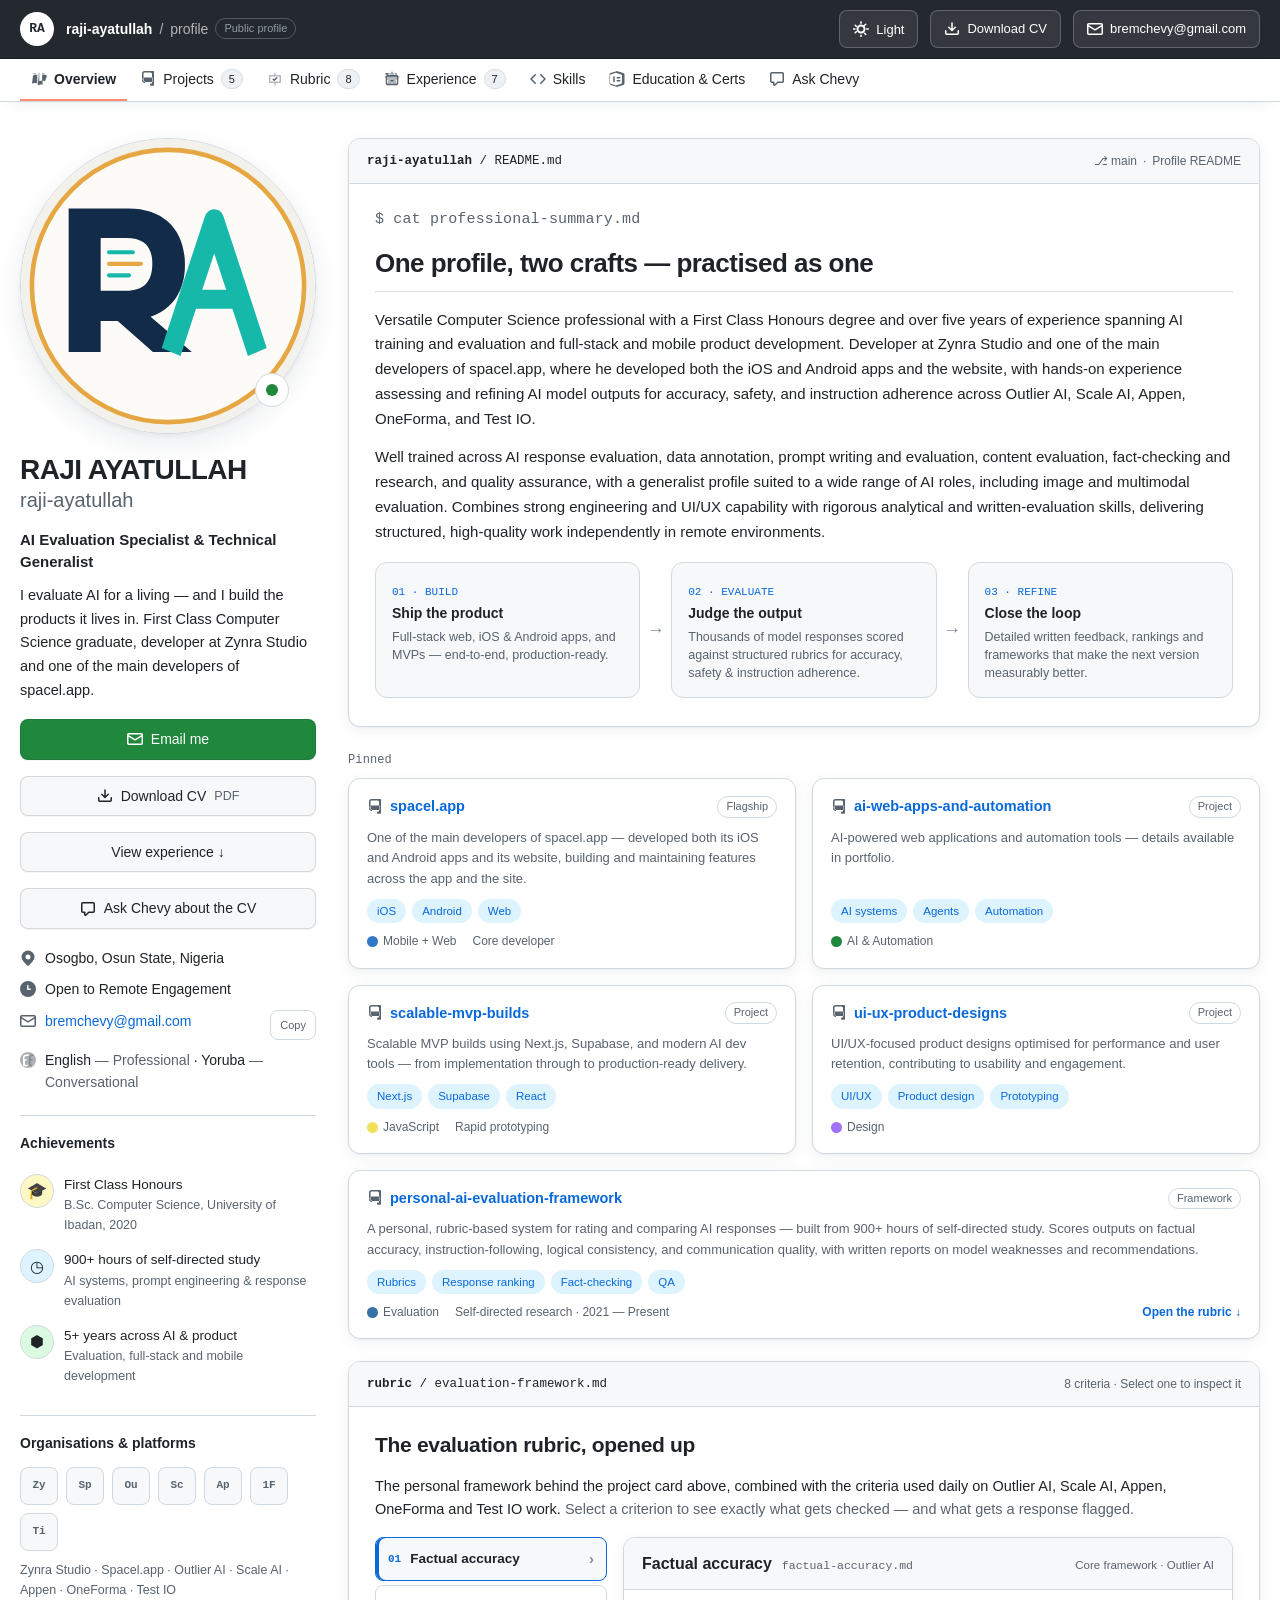
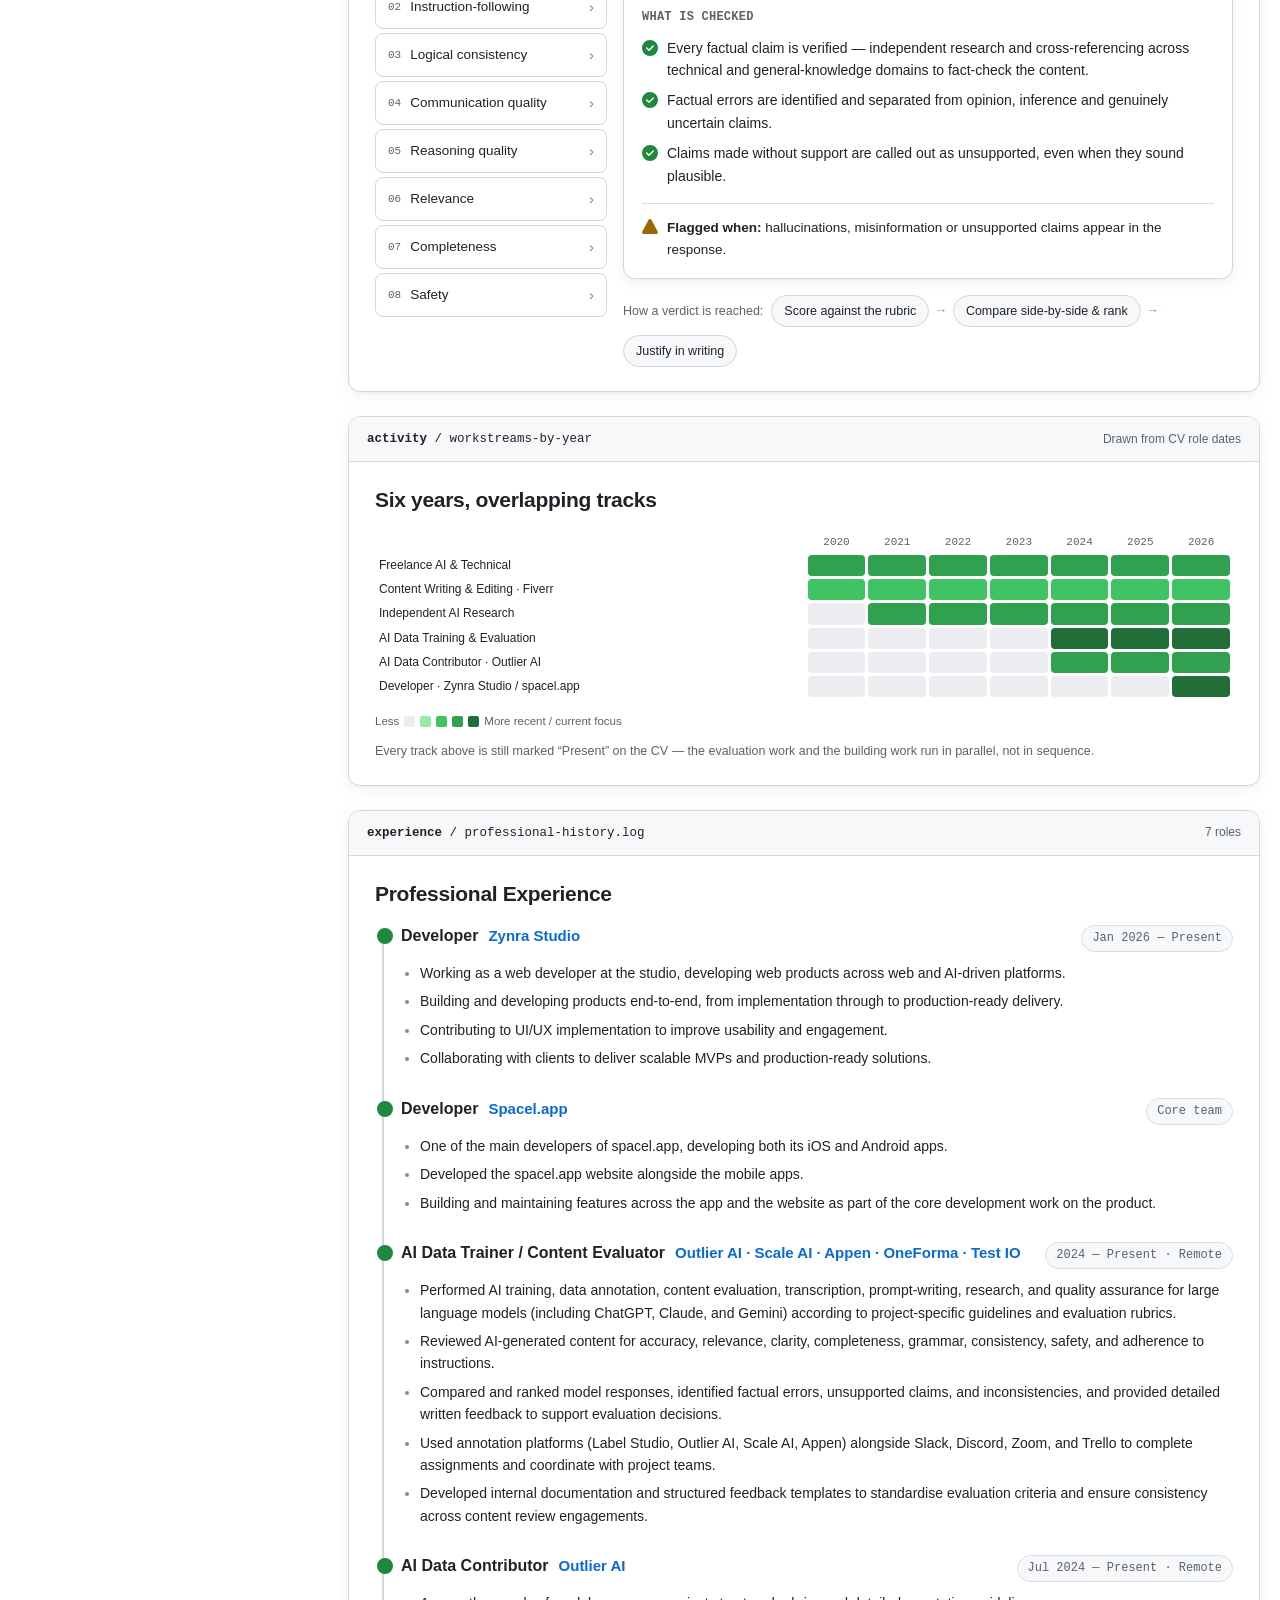
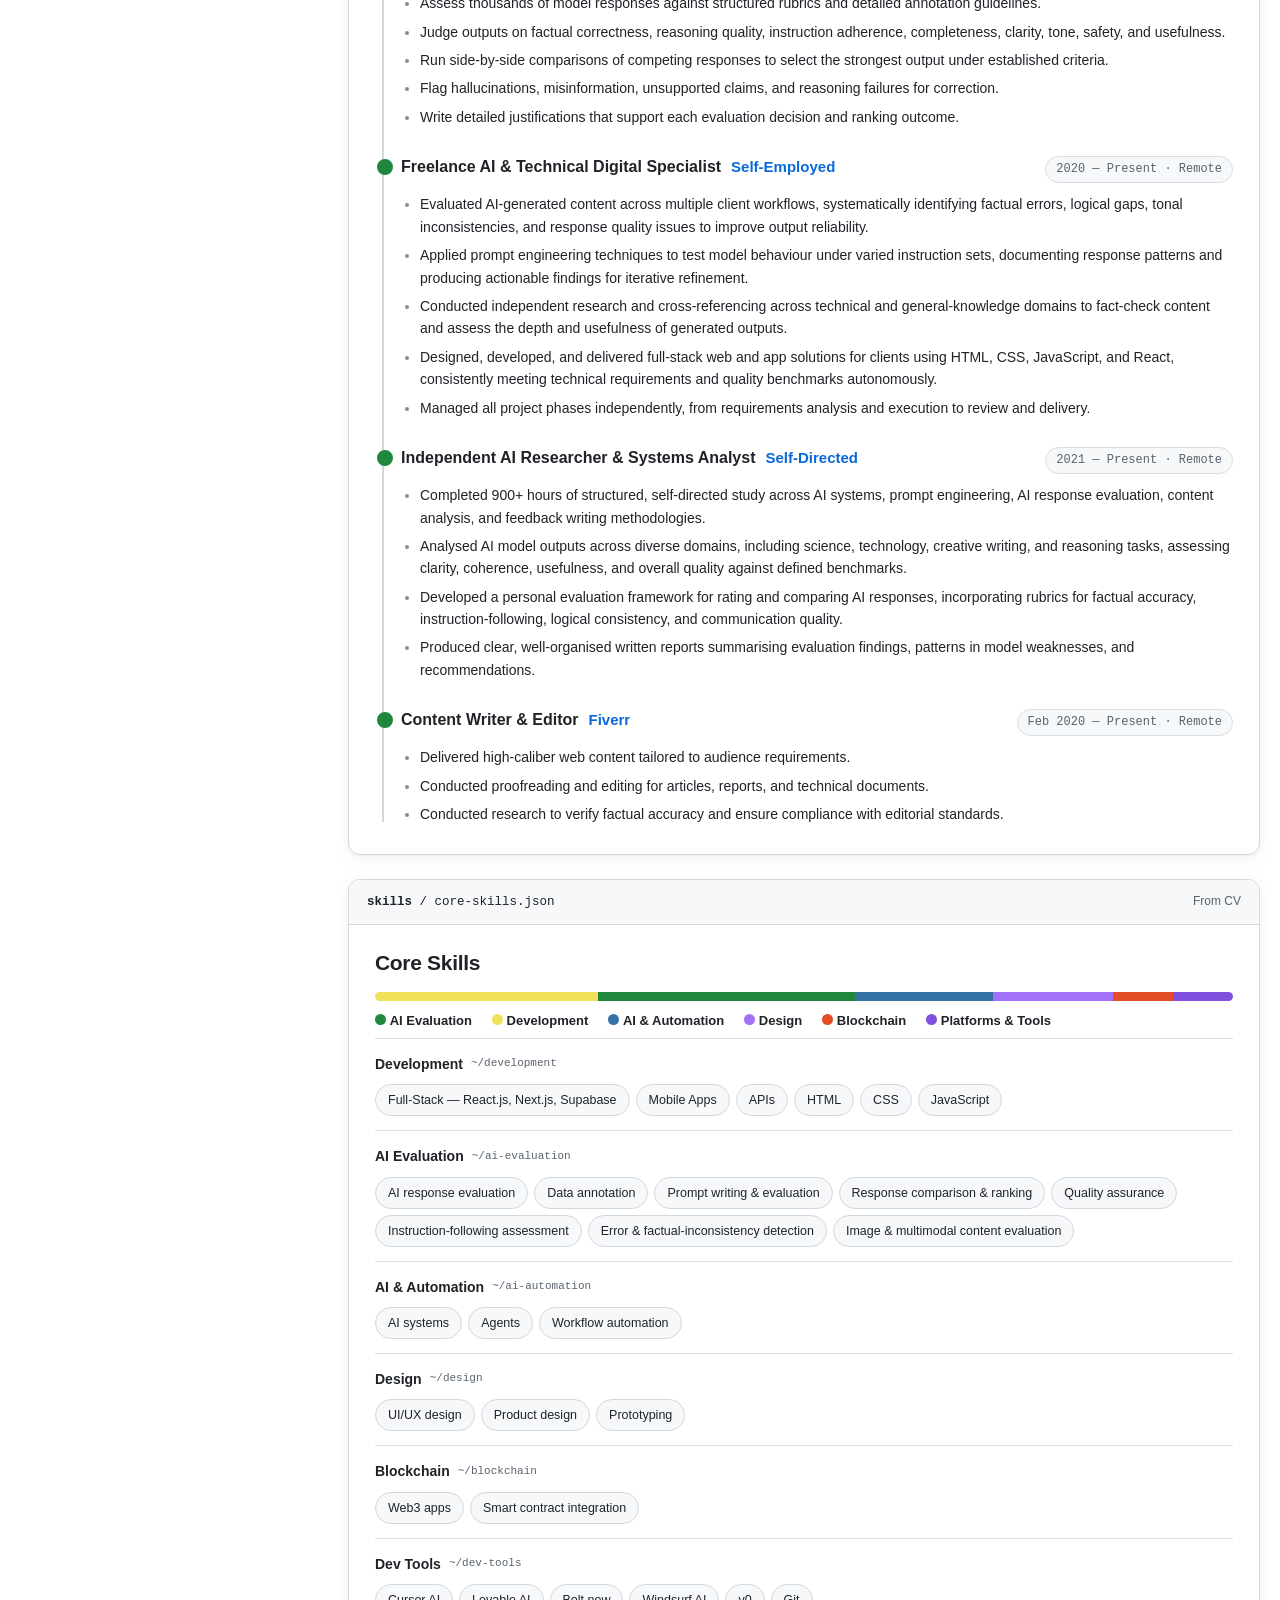
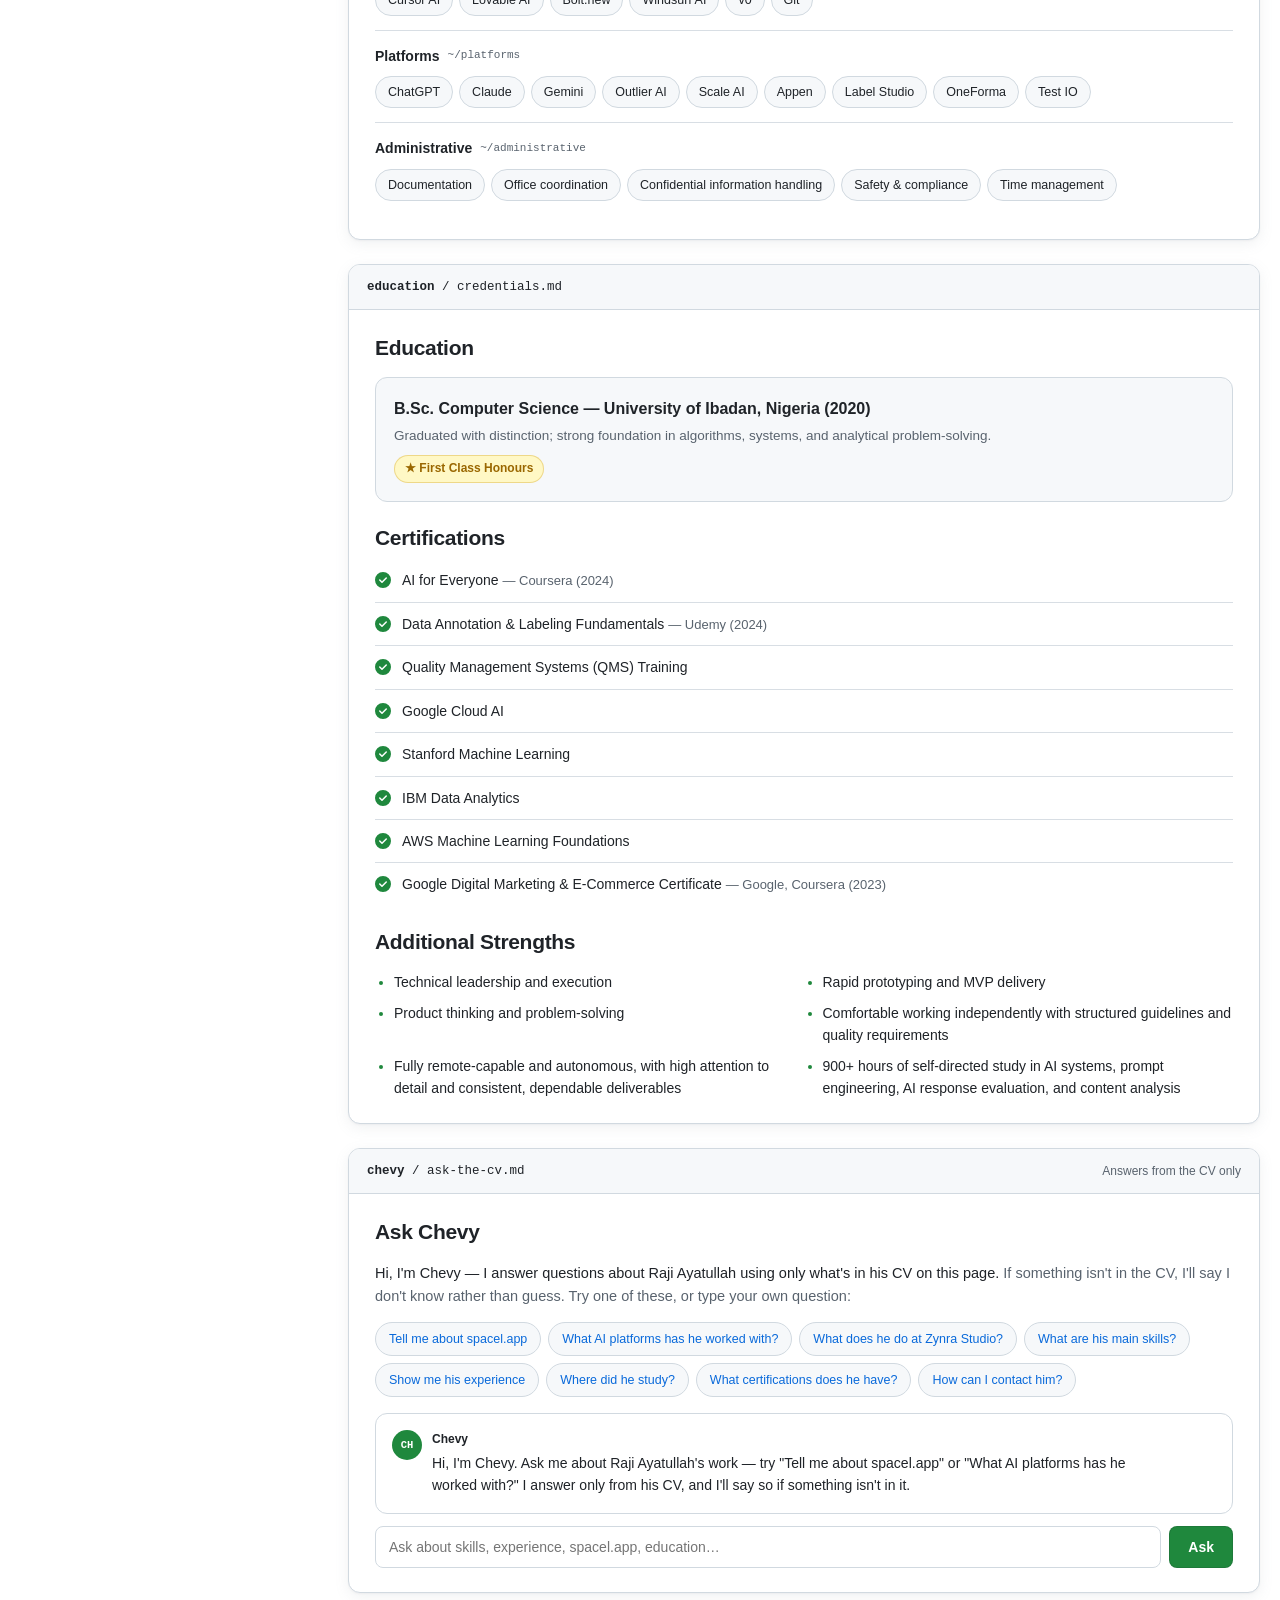
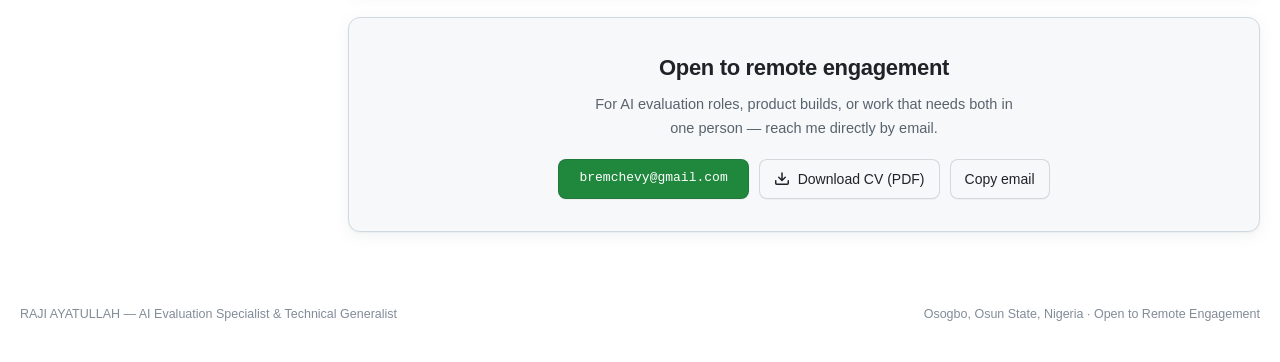
==== commit 1e9fb6f7: "Upload updated raji-ayatullah-website.html" ====
--- a/raji-ayatullah-website.html
+++ b/raji-ayatullah-website.html
@@ -49,7 +49,7 @@
   [data-theme="dark"] ::selection{background:#264f78}
 
   /* ---------- Header (GitHub chrome) ---------- */
-  .gh-header{background:var(--header-bg);color:var(--header-fg);padding:14px 20px;display:flex;align-items:center;gap:14px;flex-wrap:wrap;border-bottom:1px solid var(--header-border);box-shadow:0 1px 12px rgba(1,4,9,.18)}
+  .gh-header{background:var(--header-bg);color:var(--header-fg);padding:10px 20px;display:flex;align-items:center;gap:12px;flex-wrap:nowrap;border-bottom:1px solid var(--header-border);box-shadow:0 1px 12px rgba(1,4,9,.18)}
   .gh-header .mark{width:34px;height:34px;border-radius:50%;background:#fff;color:#24292f;display:grid;place-items:center;font-family:var(--mono);font-weight:700;font-size:13px;flex:none}
   [data-theme="dark"] .gh-header .mark{background:#f0f6fc}
   .crumb{font-size:14px;display:flex;align-items:center;gap:7px;flex-wrap:wrap;min-width:0}
@@ -64,8 +64,10 @@
 
   /* ---------- Tabs ---------- */
   .tabs-wrap{border-bottom:1px solid var(--border);background:var(--bg);position:sticky;top:0;z-index:20;box-shadow:0 6px 18px -12px rgba(140,149,159,.45)}
-  .tabs{max-width:1280px;margin:0 auto;padding:0 20px;display:flex;gap:4px;flex-wrap:wrap}
-  .tab{display:inline-flex;align-items:center;gap:7px;padding:11px 12px;font-size:14px;color:var(--text);border-bottom:2px solid transparent;white-space:nowrap;min-height:44px;transition:color .18s var(--ease),border-color .22s var(--ease)}
+  .tabs{max-width:1280px;margin:0 auto;padding:0 20px;display:flex;gap:2px;flex-wrap:nowrap;overflow-x:auto;scrollbar-width:none;-webkit-overflow-scrolling:touch}
+  .tabs::-webkit-scrollbar{display:none}
+  .tab{display:inline-flex;align-items:center;gap:7px;padding:9px 11px;font-size:14px;color:var(--text);border-bottom:2px solid transparent;white-space:nowrap;min-height:42px;flex:none;transition:color .18s var(--ease),border-color .22s var(--ease)}
+  #overview,#projects,#rubric,#experience,#skills,#education,#ask-chevy{scroll-margin-top:52px}
   .tab:hover{text-decoration:none;border-bottom-color:var(--border);color:var(--link)}
   .tab:hover svg{color:var(--link)}
   .tab.active{font-weight:600;border-bottom-color:#fd8c73}
@@ -291,9 +293,22 @@
   .toast.show{opacity:1}
   .toast.show{transform:translate(-50%,0)}
   @media(max-width:640px){.graph td.rowlab{white-space:normal;overflow-wrap:break-word}}
+  @media(max-width:720px){
+    /* Compact one-row header: name + icon-only actions */
+    .gh-header{padding:8px 12px;gap:8px}
+    .gh-header .mark{width:30px;height:30px;font-size:12px}
+    .crumb{font-size:13.5px;gap:5px}
+    .crumb .crumb-sep,.crumb .crumb-sub,.badge{display:none}
+    .hbtn{padding:6px 9px;min-height:34px;gap:0}
+    .hbtn .hbtn-text,#themeLabel{display:none}
+    .hbtn svg{width:17px;height:17px}
+    /* Slimmer single-row tab strip */
+    .tabs{padding:0 10px}
+    .tab{font-size:13px;padding:8px 9px;gap:5px;min-height:40px}
+    .tab svg{width:15px;height:15px}
+    .count{font-size:10.5px;padding:1px 6px}
+  }
   @media(max-width:480px){
-    .gh-header{padding:10px 12px;gap:10px}
-    .hbtn{font-size:12.5px;padding:6px 9px;max-width:100%;overflow-wrap:anywhere}
     .container{padding:20px 12px 48px}
     .avatar{width:min(220px,60vw)}
     h1.name{font-size:23px}
@@ -311,7 +326,7 @@
 <header class="gh-header">
   <div class="mark" aria-hidden="true">RA</div>
   <nav class="crumb" aria-label="Breadcrumb">
-    <b>raji-ayatullah</b><span>/</span><span>profile</span>
+    <b>raji-ayatullah</b><span class="crumb-sep">/</span><span class="crumb-sub">profile</span>
     <span class="badge">Public profile</span>
   </nav>
   <div class="spacer"></div>
@@ -319,13 +334,13 @@
     <svg id="themeIcon" viewBox="0 0 16 16" fill="currentColor" aria-hidden="true"><path d="M8 10.5a2.5 2.5 0 1 0 0-5 2.5 2.5 0 0 0 0 5Zm0-7a4.5 4.5 0 1 1 0 9 4.5 4.5 0 0 1 0-9ZM8 0a.75.75 0 0 1 .75.75v1.5a.75.75 0 0 1-1.5 0V.75A.75.75 0 0 1 8 0Zm5.25 2.75a.75.75 0 0 1 0 1.06l-1.06 1.06a.75.75 0 1 1-1.06-1.06l1.06-1.06a.75.75 0 0 1 1.06 0ZM16 8a.75.75 0 0 1-.75.75h-1.5a.75.75 0 0 1 0-1.5h1.5A.75.75 0 0 1 16 8ZM3.81 10.13a.75.75 0 0 1 0 1.06l-1.06 1.06a.75.75 0 1 1-1.06-1.06l1.06-1.06a.75.75 0 0 1 1.06 0ZM8 13.5a.75.75 0 0 1 .75.75v1.5a.75.75 0 0 1-1.5 0v-1.5A.75.75 0 0 1 8 13.5Zm4.19-1.63 1.06 1.06a.75.75 0 1 1-1.06 1.06l-1.06-1.06a.75.75 0 1 1 1.06-1.06ZM2.75 8a.75.75 0 0 1-.75.75H.5a.75.75 0 0 1 0-1.5h1.5A.75.75 0 0 1 2.75 8ZM3.81 5.87a.75.75 0 0 1-1.06 0L1.69 4.81a.75.75 0 1 1 1.06-1.06l1.06 1.06a.75.75 0 0 1 0 1.06Z"/></svg>
     <span id="themeLabel">Theme</span>
   </button>
-  <a class="hbtn" href="[data-uri]" download="raji-ayatullah-cv.pdf">
+  <a class="hbtn" href="[data-uri]" download="raji-ayatullah-cv.pdf" aria-label="Download CV (PDF)">
     <svg viewBox="0 0 16 16" fill="currentColor" aria-hidden="true"><path d="M2.75 14A1.75 1.75 0 0 1 1 12.25v-2.5a.75.75 0 0 1 1.5 0v2.5c0 .138.112.25.25.25h10.5a.25.25 0 0 0 .25-.25v-2.5a.75.75 0 0 1 1.5 0v2.5A1.75 1.75 0 0 1 13.25 14Z"/><path d="M7.25 7.689V2a.75.75 0 0 1 1.5 0v5.689l1.97-1.969a.749.749 0 1 1 1.06 1.06l-3.25 3.25a.749.749 0 0 1-1.06 0L4.22 6.78a.749.749 0 1 1 1.06-1.06Z"/></svg>
-    Download CV
+    <span class="hbtn-text">Download CV</span>
   </a>
-  <a class="hbtn" href="mailto:bremchevy@gmail.com">
+  <a class="hbtn" href="mailto:bremchevy@gmail.com" aria-label="Email bremchevy@gmail.com">
     <svg viewBox="0 0 16 16" fill="currentColor" aria-hidden="true"><path d="M1.75 2h12.5c.966 0 1.75.784 1.75 1.75v8.5A1.75 1.75 0 0 1 14.25 14H1.75A1.75 1.75 0 0 1 0 12.25v-8.5C0 2.784.784 2 1.75 2ZM1.5 12.251c0 .138.112.25.25.25h12.5a.25.25 0 0 0 .25-.25V5.809L8.38 9.397a.75.75 0 0 1-.76 0L1.5 5.809v6.442Zm13-8.181v-.32a.25.25 0 0 0-.25-.25H1.75a.25.25 0 0 0-.25.25v.32L8 7.88Z"/></svg>
-    bremchevy@gmail.com
+    <span class="hbtn-text">bremchevy@gmail.com</span>
   </a>
 </header>
 
@@ -845,15 +860,23 @@
 
   // Tabs: active state on click + on scroll
   var tabs = Array.prototype.slice.call(document.querySelectorAll('.tab'));
-  tabs.forEach(function(t){ t.addEventListener('click', function(){
-    tabs.forEach(function(x){ x.classList.remove('active'); }); t.classList.add('active');
-  });});
+  var tabsNav = document.querySelector('.tabs');
+  function revealTab(t){
+    if(!tabsNav || tabsNav.scrollWidth <= tabsNav.clientWidth) return;
+    var nr = tabsNav.getBoundingClientRect(), tr = t.getBoundingClientRect();
+    tabsNav.scrollLeft += (tr.left - nr.left) - (tabsNav.clientWidth - tr.width) / 2;
+  }
+  function setActiveTab(t){
+    tabs.forEach(function(x){ x.classList.toggle('active', x === t); });
+    if(t) revealTab(t);
+  }
+  tabs.forEach(function(t){ t.addEventListener('click', function(){ setActiveTab(t); });});
   if('IntersectionObserver' in window){
     var obs = new IntersectionObserver(function(entries){
       entries.forEach(function(en){
         if(en.isIntersecting){
           tabs.forEach(function(t){
-            t.classList.toggle('active', t.getAttribute('href') === '#' + en.target.id);
+            if(t.getAttribute('href') === '#' + en.target.id) setActiveTab(t);
           });
         }
       });
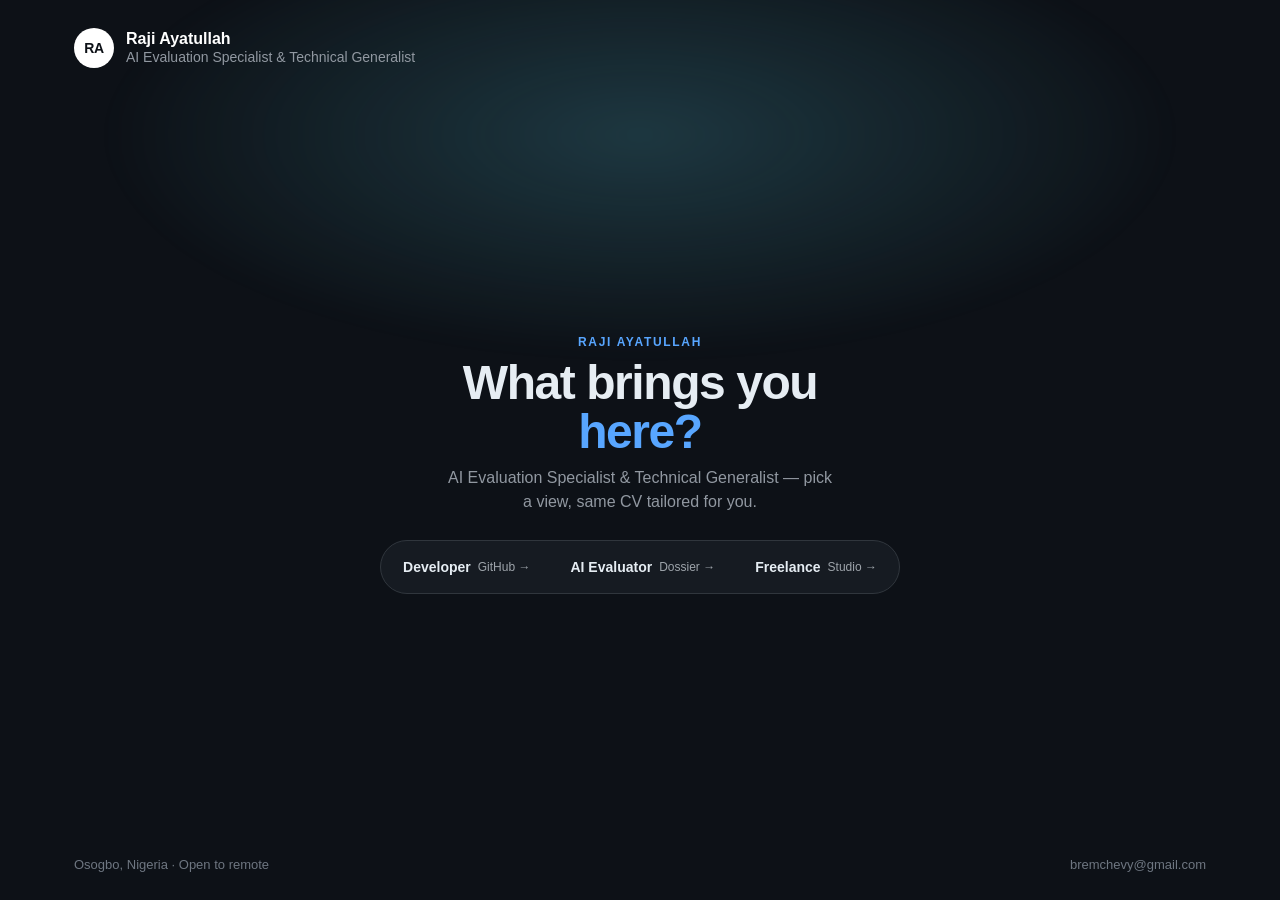
==== commit b1e0b06a: "Add latest website HTML (to replace index.html)" ====
--- a/raji-ayatullah-website.html
+++ b/raji-ayatullah-website.html
@@ -1,1110 +1,1265 @@
 <!doctype html>
 <html lang="en">
 <head>
-<meta charset="utf-8" />
-<meta name="viewport" content="width=device-width, initial-scale=1, viewport-fit=cover" />
-<meta name="color-scheme" content="light dark" />
-<link rel="icon" href="data:," />
+<meta charset="utf-8"/>
+<meta name="viewport" content="width=device-width, initial-scale=1, viewport-fit=cover"/>
+<meta name="color-scheme" content="light dark"/>
+<link rel="icon" href="data:,">
 <title>Raji Ayatullah — AI Evaluation Specialist & Technical Generalist</title>
 <style>
-  :root{
-    --bg:#ffffff; --bg-inset:#f6f8fa; --bg-muted:#eef1f4; --border:#d1d9e0; --border-muted:#d8dee4;
-    --text:#1f2328; --text-2:#59636e; --text-3:#818c98;
-    --link:#0969da; --accent:#1f883d; --accent-fg:#ffffff;
-    --header-bg:#24292f; --header-fg:#ffffff; --header-border:#1b1f24;
-    --btn-bg:#f6f8fa; --btn-border:rgba(31,35,40,.15); --btn-hover:#eff1f3;
-    --card-bg:#ffffff;
-    --chip-bg:#ddf4ff; --chip-fg:#0969da;
-    --dot-js:#f1e05a; --dot-ts:#3178c6; --dot-py:#3572A5; --dot-design:#a371f7; --dot-ai:#1f883d;
-    --graph-0:#ebedf0; --graph-1:#9be9a8; --graph-2:#40c463; --graph-3:#30a14e; --graph-4:#216e39;
-    --shadow:0 8px 24px rgba(140,149,159,.2);
-    --shadow-sm:0 1px 2px rgba(31,35,40,.04),0 4px 14px rgba(140,149,159,.12);
-    --shadow-md:0 2px 4px rgba(31,35,40,.05),0 10px 28px rgba(140,149,159,.18);
-    --radius:8px; --radius-lg:12px;
-    --ease:cubic-bezier(.22,.61,.36,1);
-    --mono:ui-monospace,SFMono-Regular,"SF Mono",Menlo,Consolas,"Liberation Mono",monospace;
-    --sans:-apple-system,BlinkMacSystemFont,"Segoe UI","Noto Sans",Helvetica,Arial,sans-serif;
-  }
-  [data-theme="dark"]{
-    --bg:#0d1117; --bg-inset:#010409; --bg-muted:#161b22; --border:#30363d; --border-muted:#21262d;
-    --text:#e6edf3; --text-2:#9198a1; --text-3:#6e7681;
-    --link:#4493f8; --accent:#238636; --accent-fg:#ffffff;
-    --header-bg:#010409; --header-fg:#f0f6fc; --header-border:#30363d;
-    --btn-bg:#21262d; --btn-border:rgba(240,246,252,.1); --btn-hover:#292e36;
-    --card-bg:#0d1117;
-    --chip-bg:rgba(56,139,253,.15); --chip-fg:#4493f8;
-    --graph-0:#161b22; --graph-1:#0e4429; --graph-2:#006d32; --graph-3:#26a641; --graph-4:#39d353;
-    --shadow:0 8px 24px rgba(1,4,9,.85);
-    --shadow-sm:0 1px 2px rgba(1,4,9,.4),0 4px 14px rgba(1,4,9,.35);
-    --shadow-md:0 2px 4px rgba(1,4,9,.5),0 10px 28px rgba(1,4,9,.55);
-  }
-  *{box-sizing:border-box}
-  html{scroll-behavior:smooth}
-  body{margin:0;background:var(--bg);color:var(--text);font-family:var(--sans);font-size:15px;line-height:1.6;-webkit-font-smoothing:antialiased;text-rendering:optimizeLegibility;transition:background-color .3s var(--ease),color .3s var(--ease)}
-  a{color:var(--link);text-decoration:none;transition:color .18s var(--ease)}
-  a:hover{text-decoration:underline}
-  button{font-family:inherit;cursor:pointer;min-height:38px}
-  :focus-visible{outline:2px solid var(--link);outline-offset:2px;border-radius:4px}
-  ::selection{background:#b6e3ff}
-  [data-theme="dark"] ::selection{background:#264f78}
-
-  /* ---------- Header (GitHub chrome) ---------- */
-  .gh-header{background:var(--header-bg);color:var(--header-fg);padding:10px 20px;display:flex;align-items:center;gap:12px;flex-wrap:nowrap;border-bottom:1px solid var(--header-border);box-shadow:0 1px 12px rgba(1,4,9,.18)}
-  .gh-header .mark{width:34px;height:34px;border-radius:50%;background:#fff;color:#24292f;display:grid;place-items:center;font-family:var(--mono);font-weight:700;font-size:13px;flex:none}
-  [data-theme="dark"] .gh-header .mark{background:#f0f6fc}
-  .crumb{font-size:14px;display:flex;align-items:center;gap:7px;flex-wrap:wrap;min-width:0}
-  .crumb b{font-weight:600;color:var(--header-fg)}
-  .crumb span{opacity:.65}
-  .badge{font-size:11px;line-height:1;border:1px solid rgba(255,255,255,.35);color:#c9d4e0;border-radius:999px;padding:4px 8px;font-weight:500}
-  .gh-header .spacer{flex:1}
-  .hbtn{display:inline-flex;align-items:center;gap:7px;background:rgba(255,255,255,.08);color:var(--header-fg);border:1px solid rgba(255,255,255,.22);border-radius:var(--radius);padding:6px 13px;font-size:13px;font-weight:500;text-decoration:none;min-height:38px;transition:background-color .2s var(--ease),border-color .2s var(--ease),transform .2s var(--ease),box-shadow .2s var(--ease)}
-  .hbtn:hover{background:rgba(255,255,255,.16);text-decoration:none;transform:translateY(-1px);box-shadow:0 4px 12px rgba(1,4,9,.25)}
-  .hbtn:active{transform:translateY(0)}
-  .hbtn svg{width:16px;height:16px;flex:none}
-
-  /* ---------- Tabs ---------- */
-  .tabs-wrap{border-bottom:1px solid var(--border);background:var(--bg);position:sticky;top:0;z-index:20;box-shadow:0 6px 18px -12px rgba(140,149,159,.45)}
-  .tabs{max-width:1280px;margin:0 auto;padding:0 20px;display:flex;gap:2px;flex-wrap:nowrap;overflow-x:auto;scrollbar-width:none;-webkit-overflow-scrolling:touch}
-  .tabs::-webkit-scrollbar{display:none}
-  .tab{display:inline-flex;align-items:center;gap:7px;padding:9px 11px;font-size:14px;color:var(--text);border-bottom:2px solid transparent;white-space:nowrap;min-height:42px;flex:none;transition:color .18s var(--ease),border-color .22s var(--ease)}
-  #overview,#projects,#rubric,#experience,#skills,#education,#ask-chevy{scroll-margin-top:52px}
-  .tab:hover{text-decoration:none;border-bottom-color:var(--border);color:var(--link)}
-  .tab:hover svg{color:var(--link)}
-  .tab.active{font-weight:600;border-bottom-color:#fd8c73}
-  .tab svg{width:16px;height:16px;color:var(--text-2);transition:color .18s var(--ease)}
-  .count{background:var(--bg-muted);border:1px solid var(--border-muted);color:var(--text);font-size:11px;font-weight:500;border-radius:999px;padding:1px 7px;line-height:1.5}
-
-  /* ---------- Layout ---------- */
-  .container{max-width:1280px;margin:0 auto;padding:36px 20px 72px;display:grid;grid-template-columns:296px minmax(0,1fr);gap:32px}
-  .container>*{min-width:0}
-  @media(max-width:900px){.container{grid-template-columns:minmax(0,1fr)}}
-
-  /* ---------- Profile column ---------- */
-  .avatar{width:min(296px,62vw);aspect-ratio:1;border-radius:50%;position:relative;border:1px solid var(--border);box-shadow:var(--shadow-md);transition:transform .35s var(--ease),box-shadow .35s var(--ease)}
-  .avatar:hover{transform:translateY(-2px)}
-  .avatar-img{width:100%;height:100%;border-radius:50%;display:block;object-fit:cover}
-  .status-dot{position:absolute;right:9%;bottom:9%;width:34px;height:34px;border-radius:50%;background:var(--bg);border:1px solid var(--border);display:grid;place-items:center;font-size:16px}
-  .status-dot i{width:12px;height:12px;border-radius:50%;background:var(--accent);display:block}
-  h1.name{font-size:28px;line-height:1.15;margin:20px 0 0;font-weight:700;letter-spacing:-.02em}
-  .handle{font-size:20px;color:var(--text-2);font-weight:300;line-height:1.3}
-  .role-line{margin:16px 0 0;font-size:15px;line-height:1.5}
-  .role-line strong{font-weight:600}
-  .bio{margin:10px 0 0;color:var(--text);font-size:14.5px;line-height:1.65}
-  .follow-btn{display:flex;align-items:center;justify-content:center;gap:8px;width:100%;margin-top:16px;background:var(--btn-bg);border:1px solid var(--btn-border);color:var(--text);border-radius:var(--radius);padding:8px 14px;font-size:14px;font-weight:500;box-shadow:0 1px 0 rgba(31,35,40,.04);transition:background-color .2s var(--ease),border-color .2s var(--ease),transform .2s var(--ease),box-shadow .2s var(--ease)}
-  .follow-btn:hover{background:var(--btn-hover);text-decoration:none;transform:translateY(-1px);box-shadow:var(--shadow-sm)}
-  .follow-btn:active{transform:translateY(0)}
-  .follow-btn.primary{background:var(--accent);color:var(--accent-fg);border-color:rgba(31,35,40,.15)}
-  .follow-btn.primary:hover{background:#1a7f37;box-shadow:0 6px 16px rgba(31,136,61,.28)}
-  [data-theme="dark"] .follow-btn.primary:hover{background:#2ea043}
-  .meta-list{list-style:none;margin:18px 0 0;padding:0;display:grid;gap:9px;font-size:14px}
-  .meta-list li{display:flex;gap:9px;align-items:flex-start;color:var(--text)}
-  .meta-list svg{width:16px;height:16px;color:var(--text-2);flex:none;margin-top:3px}
-  .meta-list .muted{color:var(--text-2)}
-  .copy-btn{margin-left:auto;background:none;border:1px solid var(--border);border-radius:var(--radius);color:var(--text-2);font-size:11px;padding:3px 9px;min-height:30px;transition:color .18s var(--ease),border-color .18s var(--ease),background-color .18s var(--ease)}
-  .copy-btn:hover{color:var(--link);border-color:var(--link);background:var(--bg-inset)}
-  .side-block{border-top:1px solid var(--border);margin-top:22px;padding-top:16px}
-  .side-block h3{font-size:14px;margin:0 0 12px;font-weight:600}
-  .ach{display:flex;gap:10px;align-items:flex-start;padding:7px 0}
-  .ach .medal{width:34px;height:34px;border-radius:50%;flex:none;display:grid;place-items:center;font-size:16px;border:1px solid var(--border)}
-  .ach p{margin:0;font-size:13.5px}
-  .ach p span{display:block;color:var(--text-2);font-size:12.5px}
-  .orgs{display:flex;flex-wrap:wrap;gap:8px}
-  .org{width:38px;height:38px;border-radius:var(--radius);background:var(--bg-inset);border:1px solid var(--border);display:grid;place-items:center;font-family:var(--mono);font-size:11px;font-weight:700;color:var(--text-2);transition:border-color .2s var(--ease),transform .2s var(--ease),box-shadow .2s var(--ease)}
-  .org:hover{border-color:var(--text-3);transform:translateY(-1px);box-shadow:var(--shadow-sm)}
-  .org-names{font-size:12.5px;color:var(--text-2);margin-top:9px;line-height:1.6}
-
-  /* ---------- Content column ---------- */
-  .box{border:1px solid var(--border);border-radius:var(--radius-lg);background:var(--card-bg);margin-bottom:24px;overflow:hidden;box-shadow:var(--shadow-sm);transition:border-color .25s var(--ease),box-shadow .25s var(--ease)}
-  .box:hover{box-shadow:var(--shadow-md)}
-  .box-head{display:flex;align-items:center;gap:8px;padding:12px 18px;border-bottom:1px solid var(--border);background:var(--bg-inset);font-size:13px;flex-wrap:wrap}
-  .box-head .file{font-family:var(--mono);font-size:12.5px}
-  .box-head .file b{font-weight:600}
-  .box-head .right{margin-left:auto;display:flex;gap:6px;align-items:center;color:var(--text-2);font-size:12px}
-  .box-body{padding:24px 26px}
-  @media(max-width:600px){.box-body{padding:18px}}
-  .sec-label{font-size:12px;font-family:var(--mono);color:var(--text-2);margin:0 0 8px;letter-spacing:.01em}
-  h2.sec{font-size:21px;margin:0 0 16px;font-weight:600;letter-spacing:-.015em;line-height:1.3;display:flex;align-items:center;gap:9px}
-  h2.sec svg{width:19px;height:19px;color:var(--text-2)}
-  .readme-body h2{font-size:26px;line-height:1.25;letter-spacing:-.02em;border-bottom:1px solid var(--border-muted);padding-bottom:11px;margin:2px 0 16px;font-weight:600}
-  .readme-body p{margin:0 0 14px;font-size:15px;line-height:1.65}
-  .readme-body p:last-child{margin-bottom:0}
-  .loop{display:grid;grid-template-columns:1fr auto 1fr auto 1fr;gap:10px;align-items:stretch;margin:18px 0 4px}
-  @media(max-width:640px){.loop{grid-template-columns:1fr}.loop .arr{transform:rotate(90deg);justify-self:center}}
-  .loop .step{border:1px solid var(--border);border-radius:var(--radius-lg);padding:15px 16px;background:var(--bg-inset);transition:border-color .22s var(--ease),transform .22s var(--ease),box-shadow .22s var(--ease)}
-  .loop .step:hover{border-color:var(--text-3);transform:translateY(-2px);box-shadow:var(--shadow-sm)}
-  .loop .step b{display:block;font-size:14px;margin-bottom:3px}
-  .loop .step span{font-size:12.5px;color:var(--text-2);display:block;line-height:1.45}
-  .loop .arr{align-self:center;color:var(--text-3);font-family:var(--mono);font-size:18px}
-  .loop .step code{font-family:var(--mono);font-size:11px;color:var(--link)}
-
-  /* Pinned projects */
-  .grid2{display:grid;grid-template-columns:1fr 1fr;gap:16px}
-  @media(max-width:700px){.grid2{grid-template-columns:1fr}}
-  .repo{border:1px solid var(--border);border-radius:var(--radius-lg);padding:16px 18px;display:flex;flex-direction:column;gap:9px;background:var(--card-bg);box-shadow:var(--shadow-sm);transition:border-color .22s var(--ease),transform .22s var(--ease),box-shadow .22s var(--ease)}
-  .repo:hover{border-color:var(--text-3);transform:translateY(-2px);box-shadow:var(--shadow-md)}
-  .repo .top{display:flex;align-items:center;gap:7px}
-  .repo .top svg{width:16px;height:16px;color:var(--text-2);flex:none}
-  .repo .top a{font-weight:600;font-size:14.5px}
-  .repo .vis{margin-left:auto;font-size:11px;color:var(--text-2);border:1px solid var(--border);border-radius:999px;padding:1px 8px}
-  .repo p{margin:0;font-size:13px;color:var(--text-2);flex:1;line-height:1.6}
-  .repo .foot{display:flex;gap:16px;flex-wrap:wrap;font-size:12px;color:var(--text-2);align-items:center}
-  .lang{display:inline-flex;align-items:center;gap:5px}
-  .lang i{width:11px;height:11px;border-radius:50%;display:inline-block}
-  .tags{display:flex;flex-wrap:wrap;gap:6px}
-  .tag{background:var(--chip-bg);color:var(--chip-fg);font-size:11.5px;font-weight:500;border-radius:999px;padding:3px 10px;transition:transform .18s var(--ease),filter .18s var(--ease)}
-  .tag:hover{text-decoration:none;filter:brightness(.97);transform:translateY(-1px)}
-
-  /* Timeline graph */
-  .graph-scroll{overflow-x:auto;padding-bottom:4px;max-width:100%}
-  .graph{min-width:560px}
-  @media(max-width:640px){
-    .graph{min-width:0}
-    .graph table{border-spacing:2px;table-layout:fixed;width:100%}
-    .graph th:first-child,.graph td.rowlab{width:92px}
-    .graph th{font-size:10px}
-    .graph td.rowlab{white-space:normal;width:92px;font-size:11px;line-height:1.3;padding-right:5px}
-    .graph td.cell{height:15px}
-  }
-  .graph table{border-collapse:separate;border-spacing:3px;width:100%}
-  .graph th{font-size:11px;color:var(--text-2);font-weight:500;text-align:center;font-family:var(--mono)}
-  .graph td.rowlab{font-size:12px;color:var(--text);white-space:nowrap;padding-right:8px;font-weight:500}
-  .graph td.cell{height:17px;border-radius:4px;background:var(--graph-0);transition:transform .15s var(--ease)}
-  .graph td.cell:hover{transform:scale(1.12)}
-  .graph td.on1{background:var(--graph-1)} .graph td.on2{background:var(--graph-2)} .graph td.on3{background:var(--graph-3)} .graph td.on4{background:var(--graph-4)}
-  .graph-note{font-size:12.5px;color:var(--text-2);margin:10px 0 0}
-  .legend{display:flex;gap:5px;align-items:center;font-size:11.5px;color:var(--text-2);margin-top:8px}
-  .legend i{width:11px;height:11px;border-radius:2px;display:inline-block}
-
-  /* Experience */
-  .exp{position:relative;padding-left:26px}
-  .exp::before{content:"";position:absolute;left:7px;top:8px;bottom:8px;width:2px;background:var(--border)}
-  .job{position:relative;padding:0 0 26px}
-  .job:last-child{padding-bottom:4px}
-  .job::before{content:"";position:absolute;left:-24px;top:5px;width:12px;height:12px;border-radius:50%;background:var(--bg);border:2px solid var(--text-3)}
-  .job.current::before{border-color:var(--accent);background:var(--accent)}
-  .job-head{display:flex;flex-wrap:wrap;gap:6px 10px;align-items:baseline}
-  .job-head h3{margin:0;font-size:16px;font-weight:600}
-  .job-head .orgname{color:var(--link);font-weight:600;font-size:15px}
-  .job-head .when{margin-left:auto;font-family:var(--mono);font-size:12px;color:var(--text-2);background:var(--bg-inset);border:1px solid var(--border-muted);border-radius:999px;padding:3px 10px;white-space:nowrap}
-  @media(max-width:600px){.job-head .when{margin-left:0}}
-  .job ul{margin:10px 0 0;padding-left:19px;color:var(--text);font-size:14px;line-height:1.6;display:grid;gap:6px}
-  .job ul li::marker{color:var(--text-3)}
-
-  /* Skills */
-  .langbar{display:flex;height:9px;border-radius:999px;overflow:hidden;margin:4px 0 10px}
-  .langbar span{display:block;height:100%}
-  .lang-legend{display:flex;flex-wrap:wrap;gap:8px 20px;font-size:13px;margin-bottom:6px}
-  .lang-legend b{font-weight:600}
-  .lang-legend .pct{color:var(--text-2)}
-  .skill-group{padding:14px 0;border-top:1px solid var(--border-muted)}
-  .skill-group:first-of-type{border-top:none}
-  .skill-group h4{margin:0 0 9px;font-size:14px;font-weight:600;display:flex;gap:8px;align-items:center}
-  .skill-group h4 code{font-family:var(--mono);font-size:11px;color:var(--text-2);font-weight:400}
-  .chips{display:flex;flex-wrap:wrap;gap:6px}
-  .chip{border:1px solid var(--border);background:var(--bg-inset);border-radius:999px;padding:5px 12px;font-size:12.5px;transition:border-color .18s var(--ease),background-color .18s var(--ease),transform .18s var(--ease)}
-  .chip:hover{border-color:var(--text-3);transform:translateY(-1px)}
-
-  .cert-list{list-style:none;margin:0;padding:0;display:grid;gap:0}
-  .cert-list li{display:flex;gap:11px;padding:10px 0;border-top:1px solid var(--border-muted);font-size:14px;align-items:flex-start}
-  .cert-list li:first-child{border-top:none;padding-top:2px}
-  .cert-list svg{width:16px;height:16px;color:var(--accent);flex:none;margin-top:3px}
-  .cert-list span{color:var(--text-2);font-size:13px}
-  .edu-card{border:1px solid var(--border);border-radius:var(--radius-lg);padding:18px;background:var(--bg-inset);margin-bottom:16px;transition:border-color .22s var(--ease),box-shadow .22s var(--ease)}
-  .edu-card:hover{border-color:var(--text-3);box-shadow:var(--shadow-sm)}
-  .edu-card h3{margin:0 0 3px;font-size:16px}
-  .edu-card p{margin:0;color:var(--text-2);font-size:13.5px}
-  .firstclass{display:inline-block;margin-top:9px;background:#fff8c5;color:#9a6700;border:1px solid #d4a72c66;border-radius:999px;font-size:12px;font-weight:600;padding:3px 10px}
-  [data-theme="dark"] .firstclass{background:rgba(210,153,34,.15);color:#e3b341;border-color:rgba(210,153,34,.4)}
-  .strengths{display:grid;grid-template-columns:1fr 1fr;gap:8px 18px;font-size:14px;margin:0;padding-left:19px}
-  @media(max-width:600px){.strengths{grid-template-columns:1fr}}
-  .strengths li::marker{color:var(--accent)}
-
-  /* Rubric */
-  .rubric-intro{margin:0 0 16px;font-size:14.5px;color:var(--text)}
-  .rubric-intro .muted{color:var(--text-2)}
-  .rubric-layout{display:grid;grid-template-columns:232px minmax(0,1fr);gap:16px;align-items:start}
-  @media(max-width:700px){.rubric-layout{grid-template-columns:1fr}}
-  .rubric-list{display:grid;gap:4px}
-  @media(max-width:700px){.rubric-list{grid-template-columns:1fr 1fr}}
-  @media(max-width:440px){.rubric-list{grid-template-columns:1fr}}
-  .rubric-btn{display:flex;align-items:center;gap:9px;text-align:left;background:var(--card-bg);border:1px solid var(--border);border-radius:var(--radius);padding:10px 12px;font-size:13.5px;font-weight:500;color:var(--text);min-height:44px;width:100%;transition:background-color .2s var(--ease),border-color .2s var(--ease),transform .2s var(--ease),box-shadow .2s var(--ease)}
-  .rubric-btn:hover{background:var(--bg-inset);border-color:var(--text-3);transform:translateX(2px)}
-  .rubric-btn .num{font-family:var(--mono);font-size:11px;color:var(--text-2);flex:none}
-  .rubric-btn .chev{margin-left:auto;color:var(--text-3);font-size:15px;flex:none;line-height:1}
-  .rubric-btn[aria-selected="true"]{background:var(--bg-inset);border-color:var(--link);box-shadow:inset 3px 0 0 var(--link);font-weight:600}
-  .rubric-btn[aria-selected="true"] .num{color:var(--link)}
-  .rubric-panel{border:1px solid var(--border);border-radius:var(--radius-lg);overflow:hidden;background:var(--card-bg);box-shadow:var(--shadow-sm)}
-  .rubric-panel:not([hidden]){animation:panelIn .3s var(--ease)}
-  @keyframes panelIn{from{opacity:0;transform:translateY(5px)}to{opacity:1;transform:translateY(0)}}
-  .rubric-panel-head{padding:13px 18px;border-bottom:1px solid var(--border);background:var(--bg-inset);display:flex;align-items:baseline;gap:10px;flex-wrap:wrap}
-  .rubric-panel-head h3{margin:0;font-size:16px;font-weight:600}
-  .rubric-panel-head code{font-family:var(--mono);font-size:11.5px;color:var(--text-2)}
-  .rubric-panel-head .src{margin-left:auto;font-size:11.5px;color:var(--text-2)}
-  .rubric-panel-body{padding:18px}
-  .rubric-panel-body h4{margin:0 0 9px;font-size:12px;font-family:var(--mono);color:var(--text-2);font-weight:600;letter-spacing:.02em}
-  .check-list{list-style:none;margin:0 0 16px;padding:0;display:grid;gap:8px;font-size:14px}
-  .check-list li{display:flex;gap:9px;align-items:flex-start}
-  .check-list svg{width:16px;height:16px;color:var(--accent);flex:none;margin-top:3px}
-  .flag-line{border-top:1px solid var(--border-muted);padding-top:13px;font-size:13.5px;display:flex;gap:9px;align-items:flex-start}
-  .flag-line svg{width:16px;height:16px;color:#9a6700;flex:none;margin-top:2px}
-  [data-theme="dark"] .flag-line svg{color:#e3b341}
-  .flag-line b{font-weight:600;white-space:nowrap}
-  .verdict{display:flex;gap:8px;flex-wrap:wrap;margin-top:16px;align-items:center;font-size:12.5px;color:var(--text-2)}
-  .verdict .step-chip{border:1px solid var(--border);background:var(--bg-inset);border-radius:999px;padding:5px 12px;font-size:12.5px;color:var(--text);font-weight:500;transition:border-color .18s var(--ease),transform .18s var(--ease)}
-  .verdict .step-chip:hover{border-color:var(--text-3);transform:translateY(-1px)}
-  .verdict .arr{color:var(--text-3);font-family:var(--mono)}
-
-  /* Ask Chevy assistant */
-  .chevy-intro{margin:0 0 14px;font-size:14.5px}
-  .chevy-intro .muted{color:var(--text-2)}
-  .chevy-quick{display:flex;flex-wrap:wrap;gap:7px;margin-bottom:16px}
-  .chevy-qbtn{border:1px solid var(--border);background:var(--bg-inset);color:var(--link);border-radius:999px;padding:6px 13px;font-size:12.5px;font-weight:500;min-height:34px;text-align:left;transition:border-color .2s var(--ease),background-color .2s var(--ease),transform .2s var(--ease),box-shadow .2s var(--ease)}
-  .chevy-qbtn:hover{border-color:var(--link);background:var(--chip-bg);transform:translateY(-1px);box-shadow:var(--shadow-sm)}
-  .chevy-log{border:1px solid var(--border);border-radius:var(--radius-lg);background:var(--bg);max-height:400px;overflow-y:auto;padding:16px;display:grid;gap:14px;scroll-behavior:smooth}
-  .msg{display:flex;gap:10px;align-items:flex-start}
-  .msg .mavatar{width:30px;height:30px;border-radius:50%;flex:none;display:grid;place-items:center;font-family:var(--mono);font-size:10.5px;font-weight:700;border:1px solid var(--border)}
-  .msg.chevy .mavatar{background:var(--accent);color:#fff;border-color:transparent}
-  .msg.user{flex-direction:row-reverse}
-  .msg.user .mavatar{background:var(--bg-muted);color:var(--text-2)}
-  .msg .mbody{min-width:0;max-width:85%}
-  .msg .mname{font-size:12px;font-weight:600;margin:0 0 3px}
-  .msg .mname span{color:var(--text-3);font-weight:400;font-family:var(--mono);font-size:11px;margin-left:6px}
-  .msg.user .mname{text-align:right}
-  .msg .mtext{margin:0;font-size:14px;line-height:1.55;white-space:pre-line;overflow-wrap:break-word}
-  .msg.user .mtext{background:var(--bg-inset);border:1px solid var(--border-muted);border-radius:var(--radius);padding:9px 13px}
-  .msg.chevy .mtext{padding-top:1px}
-  .chevy-typing{font-size:13px;color:var(--text-2);font-family:var(--mono)}
-  .chevy-form{display:flex;gap:8px;margin-top:12px}
-  .chevy-form input{flex:1;min-width:0;background:var(--bg);color:var(--text);border:1px solid var(--border);border-radius:var(--radius);padding:10px 13px;font-size:14px;font-family:inherit;min-height:42px;transition:border-color .2s var(--ease),box-shadow .2s var(--ease)}
-  .chevy-form input:focus{outline:none;border-color:var(--link);box-shadow:0 0 0 3px var(--chip-bg)}
-  .chevy-form button{background:var(--accent);color:var(--accent-fg);border:1px solid rgba(31,35,40,.15);border-radius:var(--radius);padding:9px 18px;font-size:14px;font-weight:600;min-height:42px;flex:none;transition:background-color .2s var(--ease),transform .2s var(--ease),box-shadow .2s var(--ease)}
-  .chevy-form button:hover{background:#1a7f37;transform:translateY(-1px);box-shadow:0 6px 16px rgba(31,136,61,.28)}
-  [data-theme="dark"] .chevy-form button:hover{background:#2ea043}
-  @media(max-width:480px){.msg .mbody{max-width:88%}.chevy-form button{padding:9px 13px}}
-
-  .cta{border:1px solid var(--border);border-radius:var(--radius-lg);padding:32px 24px;text-align:center;background:var(--bg-inset);box-shadow:var(--shadow-sm)}
-  .cta h2{margin:0 0 8px;font-size:22px;letter-spacing:-.015em}
-  .cta p{margin:0 auto 18px;color:var(--text-2);max-width:52ch;font-size:14.5px;line-height:1.65}
-  .cta .row{display:flex;gap:10px;justify-content:center;flex-wrap:wrap}
-  .cta .mail{font-family:var(--mono);font-size:13px}
-  footer{max-width:1280px;margin:0 auto;padding:0 20px 38px;color:var(--text-3);font-size:12.5px;display:flex;gap:10px;flex-wrap:wrap;align-items:center}
-  footer .sep{flex:1}
-  .toast{position:fixed;left:50%;bottom:22px;transform:translate(-50%,80px);background:var(--header-bg);color:#fff;padding:11px 19px;border-radius:10px;font-size:13.5px;box-shadow:var(--shadow);transition:transform .35s var(--ease),opacity .35s var(--ease);opacity:0;z-index:50}
-  .toast.show{opacity:1}
-  .toast.show{transform:translate(-50%,0)}
-  @media(max-width:640px){.graph td.rowlab{white-space:normal;overflow-wrap:break-word}}
-  @media(max-width:720px){
-    /* Compact one-row header: name + icon-only actions */
-    .gh-header{padding:8px 12px;gap:8px}
-    .gh-header .mark{width:30px;height:30px;font-size:12px}
-    .crumb{font-size:13.5px;gap:5px}
-    .crumb .crumb-sep,.crumb .crumb-sub,.badge{display:none}
-    .hbtn{padding:6px 9px;min-height:34px;gap:0}
-    .hbtn .hbtn-text,#themeLabel{display:none}
-    .hbtn svg{width:17px;height:17px}
-    /* Slimmer single-row tab strip */
-    .tabs{padding:0 10px}
-    .tab{font-size:13px;padding:8px 9px;gap:5px;min-height:40px}
-    .tab svg{width:15px;height:15px}
-    .count{font-size:10.5px;padding:1px 6px}
-  }
-  @media(max-width:480px){
-    .container{padding:20px 12px 48px}
-    .avatar{width:min(220px,60vw)}
-    h1.name{font-size:23px}
-  }
-  @media(prefers-reduced-motion:reduce){
-    html{scroll-behavior:auto}
-    *,*::before,*::after{transition:none!important;animation:none!important}
-    .hbtn:hover,.follow-btn:hover,.repo:hover,.loop .step:hover,.chevy-qbtn:hover,.chevy-form button:hover,.avatar:hover,.rubric-btn:hover,.chip:hover,.tag:hover,.verdict .step-chip:hover{transform:none}
-    .chevy-log{scroll-behavior:auto}
-  }
+*{box-sizing:border-box}html{scroll-behavior:smooth}body{margin:0;font-family:-apple-system,BlinkMacSystemFont,"Segoe UI",Helvetica,Arial,sans-serif;-webkit-font-smoothing:antialiased}
+a{text-decoration:none}button{font-family:inherit;cursor:pointer}
+:focus-visible{outline:2px solid #0969da;outline-offset:2px}
+[hidden]{display:none!important}
+.sr-only{position:absolute;width:1px;height:1px;overflow:hidden;clip:rect(0 0 0 0)}
+
+/* ================= GATEWAY ================= */
+#view-gateway{min-height:100vh;background:#0d1117;color:#e6edf3;display:flex;flex-direction:column;position:relative;overflow:hidden;isolation:isolate}
+#view-gateway::before{content:"";position:absolute;inset:-20% -10% auto;height:70vh;background:radial-gradient(closest-side,rgba(88,166,255,.16),transparent 70%),radial-gradient(closest-side,rgba(63,185,80,.10),transparent 70%);background-position:20% 0,85% 20%;background-repeat:no-repeat;filter:blur(10px);z-index:-1;animation:gw-drift 14s ease-in-out infinite alternate}
+@keyframes gw-drift{from{transform:translate3d(-2%,0,0) scale(1)}to{transform:translate3d(2%,3%,0) scale(1.06)}}
+@keyframes gw-rise{from{opacity:0;transform:translateY(22px)}to{opacity:1;transform:translateY(0)}}
+@keyframes gw-pop{0%{opacity:0;transform:scale(.92)}60%{transform:scale(1.04)}100%{opacity:1;transform:scale(1)}}
+@keyframes gw-shine{from{background-position:200% 0}to{background-position:-200% 0}}
+.gw-anim{animation:gw-rise .7s cubic-bezier(.22,1,.36,1) both}
+.gw-top{max-width:1180px;width:100%;margin:0 auto;padding:28px 24px 0;display:flex;align-items:center;gap:12px;animation:gw-rise .6s cubic-bezier(.22,1,.36,1) both}
+.gw-mark{width:40px;height:40px;border-radius:50%;background:#fff;color:#0d1117;display:grid;place-items:center;font-weight:800;font-size:14px;letter-spacing:-.02em;animation:gw-pop .6s cubic-bezier(.22,1,.36,1) both}
+.gw-top span{font-size:14px;color:#9198a1}.gw-top b{color:#fff;font-weight:600}
+.gw-main{flex:1;max-width:720px;width:100%;margin:0 auto;padding:28px 20px 24px;display:flex;flex-direction:column;justify-content:center;align-items:center;text-align:center}
+.gw-eyebrow{font-size:12px;letter-spacing:.14em;text-transform:uppercase;color:#58a6ff;font-weight:600;margin:0 0 10px;animation:gw-rise .7s .08s cubic-bezier(.22,1,.36,1) both}
+.gw-main h1{font-size:clamp(32px,6vw,48px);line-height:1.02;letter-spacing:-.03em;margin:0;max-width:16ch;font-weight:800;animation:gw-rise .7s .16s cubic-bezier(.22,1,.36,1) both}
+.gw-main h1 em{font-style:normal;color:#58a6ff}
+.gw-sub{margin:10px 0 0;font-size:16px;line-height:1.5;color:#9198a1;max-width:44ch;animation:gw-rise .7s .24s cubic-bezier(.22,1,.36,1) both}
+.gw-grid{display:grid;grid-template-columns:repeat(3,1fr);gap:18px;margin-top:40px}
+@media(max-width:860px){.gw-grid{grid-template-columns:1fr}.gw-main{padding-top:24px;justify-content:center}}
+/* Compact gateway chooser — segmented control, not large cards */
+.gw-chooser{display:flex;flex-wrap:wrap;justify-content:center;gap:4px;margin-top:26px;background:#161b22;border:1px solid #30363d;border-radius:999px;padding:4px;animation:gw-rise .7s .32s cubic-bezier(.22,1,.36,1) both;max-width:100%}
+.gw-choice{border:0;background:transparent;color:#e6edf3;border-radius:999px;padding:11px 18px;font-size:14px;font-weight:700;min-height:44px;display:inline-flex;align-items:center;gap:7px;white-space:nowrap;transition:background .25s,color .25s,transform .25s}
+.gw-choice small{font-weight:500;opacity:.65;font-size:12px}
+.gw-choice:hover{background:#21262d;transform:translateY(-1px)}
+.gw-choice:focus-visible{outline:2px solid #58a6ff;outline-offset:2px}
+.gw-choice[data-go="developer"]:hover{background:#0969da;color:#fff}
+.gw-choice[data-go="evaluator"]:hover{background:#f6f1e7;color:#1a1e1c}
+.gw-choice[data-go="freelance"]:hover{background:#ffb03a;color:#141110}
+@media(max-width:560px){.gw-chooser{flex-direction:column;border-radius:16px;width:100%}.gw-choice{width:100%;justify-content:center;padding:12px 14px}}
+.gw-card{text-align:left;border:1px solid #30363d;background:#161b22;border-radius:16px;padding:0;overflow:hidden;color:#e6edf3;display:flex;flex-direction:column;transition:transform .35s cubic-bezier(.22,1,.36,1),border-color .3s,box-shadow .35s;animation:gw-rise .8s cubic-bezier(.22,1,.36,1) both;will-change:transform}
+.gw-card:nth-child(1){animation-delay:.32s}.gw-card:nth-child(2){animation-delay:.44s}.gw-card:nth-child(3){animation-delay:.56s}
+.gw-card:hover{transform:translateY(-6px);border-color:#58a6ff;box-shadow:0 20px 44px rgba(0,0,0,.5)}
+.gw-card:active{transform:translateY(-2px) scale(.99)}
+.gw-card:focus-visible{outline:2px solid #58a6ff;outline-offset:3px}
+.gw-card-cover{height:118px;padding:18px;display:flex;flex-direction:column;justify-content:space-between;transition:transform .5s cubic-bezier(.22,1,.36,1)}
+.gw-card:hover .gw-card-cover{transform:scale(1.02)}
+.gw-cover-dev{background:#010409;border-bottom:1px solid #30363d;background-image:linear-gradient(#21262d 1px,transparent 1px),linear-gradient(90deg,#21262d 1px,transparent 1px);background-size:22px 22px}
+.gw-cover-eval{background:#f6f1e7;color:#1a1e1c;background-image:radial-gradient(#d8cfb8 1px,transparent 1px);background-size:14px 14px}.gw-cover-free{background:#171310;color:#ffb03a;background-image:repeating-linear-gradient(-45deg,#171310 0 14px,#1e1813 14px 28px)}
+.gw-pill{align-self:flex-start;font-size:11px;font-weight:700;letter-spacing:.08em;text-transform:uppercase;border:1px solid currentColor;border-radius:999px;padding:5px 9px;background:rgba(13,17,23,.06);backdrop-filter:blur(2px)}
+.gw-card-cover strong{font-size:26px;letter-spacing:-.03em;line-height:1}
+.gw-card-body{padding:18px 20px 20px;display:flex;flex-direction:column;gap:6px;flex:1}
+.gw-card-body h2{margin:0;font-size:19px}.gw-card-body p{margin:0;color:#9198a1;line-height:1.5;font-size:14.5px;flex:1}
+.gw-cta{margin-top:12px;display:inline-flex;align-items:center;gap:8px;font-weight:700;font-size:14px;color:#58a6ff;transition:transform .3s cubic-bezier(.22,1,.36,1),gap .3s}
+.gw-card:hover .gw-cta{transform:translateX(4px);gap:12px}
+.gw-foot{max-width:1180px;width:100%;margin:0 auto;padding:0 24px 28px;color:#6e7681;font-size:13px;display:flex;flex-wrap:wrap;gap:8px 18px;justify-content:space-between;animation:gw-rise .7s .68s cubic-bezier(.22,1,.36,1) both}
+@media(prefers-reduced-motion:reduce){#view-gateway::before,.gw-top,.gw-mark,.gw-eyebrow,.gw-main h1,.gw-sub,.gw-card,.gw-foot{animation:none!important}.gw-card:hover{transform:none}}
+
+/* ================= SHARED ROLE SWITCHER — compact segmented control in header ================= */
+.role-bar{display:inline-flex;flex-wrap:nowrap;gap:2px;align-items:center;background:rgba(127,127,127,.12);border:1px solid rgba(127,127,127,.22);border-radius:999px;padding:2px;max-width:100%;vertical-align:middle}
+.role-bar span{display:none}
+.role-btn{border:0!important;box-shadow:none!important;border-radius:999px;padding:5px 10px;font-size:12px;font-weight:600;min-height:30px;line-height:1.2;white-space:nowrap;background:transparent!important;color:inherit;opacity:.85}
+.role-btn:hover{opacity:1;text-decoration:underline;text-underline-offset:2px}
+.role-btn.current{opacity:1;box-shadow:none!important}
+.role-btn[data-go="gateway"]{font-weight:700}
+.gh-switch,.eval-switch-slot,.free-switch-slot{display:inline-flex;align-items:center}
+@media(max-width:560px){.role-btn{padding:6px 8px;font-size:11.5px;min-height:36px}.role-bar{flex-wrap:wrap;border-radius:12px;justify-content:center}}
+#view-developer .role-btn.current{background:#0969da!important;color:#fff!important}
+#view-evaluator .role-btn.current{background:#1a1e1c!important;color:#f6f1e7!important}
+#view-freelance .role-btn.current{background:#ffb03a!important;color:#141110!important}
+
+/* ================= DEVELOPER / GITHUB ================= */
+#view-developer{--bg:#fff;--bg-inset:#f6f8fa;--bg-muted:#eef1f4;--border:#d1d9e0;--border-muted:#d8dee4;--text:#1f2328;--text2:#59636e;--text3:#818c98;--link:#0969da;--accent:#1f883d;--header-bg:#24292f;--header-fg:#fff;--btn-bg:#f6f8fa;--btn-border:rgba(31,35,40,.15);--btn-hover:#eff1f3;--card:#fff;--chip-bg:#ddf4ff;--chip-fg:#0969da;--graph0:#ebedf0;--graph1:#9be9a8;--graph2:#40c463;--graph3:#30a14e;--graph4:#216e39;background:var(--bg);color:var(--text);font-size:15px;line-height:1.6;min-height:100vh}
+#view-developer[data-theme="dark"]{--bg:#0d1117;--bg-inset:#010409;--bg-muted:#161b22;--border:#30363d;--border-muted:#21262d;--text:#e6edf3;--text2:#9198a1;--text3:#6e7681;--link:#4493f8;--accent:#238636;--header-bg:#010409;--header-fg:#f0f6fc;--btn-bg:#21262d;--btn-border:rgba(240,246,252,.1);--btn-hover:#292e36;--card:#0d1117;--chip-bg:rgba(56,139,253,.15);--chip-fg:#4493f8;--graph0:#161b22;--graph1:#0e4429;--graph2:#006d32;--graph3:#26a641;--graph4:#39d353}
+#view-developer a{color:var(--link)}#view-developer a:hover{text-decoration:underline}
+.gh-sticky{position:sticky;top:0;z-index:40;background:var(--bg)}
+.gh-header{background:var(--header-bg);color:var(--header-fg);padding:0 16px;height:56px;display:flex;align-items:center;gap:12px;border-bottom:1px solid #1b1f24}
+.gh-crumb{display:flex;align-items:center;gap:6px;font-size:14px;white-space:nowrap}.gh-crumb b{font-weight:600}.gh-crumb span{opacity:.6}
+.gh-public{font-size:11px;border:1px solid rgba(255,255,255,.35);border-radius:999px;padding:2px 7px;color:#c9d4e0}
+.gh-search{flex:1;max-width:320px;margin-left:8px;background:rgba(255,255,255,.08);border:1px solid rgba(255,255,255,.25);border-radius:6px;color:#c9d1d9;font-size:13px;padding:5px 10px;display:flex;align-items:center;gap:8px;position:relative;transition:max-width .18s ease,border-color .15s,box-shadow .15s}
+.gh-search:focus-within{border-color:#4493f8;box-shadow:0 0 0 3px rgba(68,147,248,.35);background:rgba(255,255,255,.12)}
+@media(min-width:901px){.gh-search:focus-within{max-width:400px}}
+.gh-search kbd{border:1px solid rgba(255,255,255,.3);border-radius:4px;padding:0 5px;font-size:11px;font-family:ui-monospace,monospace;flex:none}
+.gh-search-icon{width:16px;height:16px;flex:none;color:#9198a1}
+.gh-search input{flex:1;min-width:0;background:transparent;border:0;outline:none;color:#fff;font-size:13px;font-family:inherit;padding:2px 0}
+.gh-search input::placeholder{color:#c9d1d9;opacity:1}
+#ghSearchClear{background:transparent;border:0;color:#c9d1d9;font-size:17px;line-height:1;padding:2px 4px;flex:none;border-radius:4px}
+#ghSearchClear:hover{color:#fff}
+.gh-results{position:absolute;top:calc(100% + 6px);left:0;width:460px;max-width:calc(100vw - 16px);background:var(--card);color:var(--text);border:1px solid var(--border);border-radius:12px;box-shadow:0 16px 48px rgba(1,4,9,.35);padding:6px;z-index:80;max-height:min(430px,62vh);overflow-y:auto;text-align:left}
+.gh-results-head{font-size:11px;font-weight:600;color:var(--text2);padding:6px 10px 4px}
+.gh-result{display:flex;gap:10px;align-items:flex-start;width:100%;text-align:left;background:transparent;border:0;border-radius:8px;padding:8px 10px;color:var(--text);cursor:pointer;font-family:inherit}
+.gh-result.active{background:var(--btn-hover)}
+.gh-result-ic{width:16px;height:16px;flex:none;color:var(--text2);margin-top:2px}
+.gh-result-ic svg{width:16px;height:16px;display:block}
+.gh-result-main{flex:1;min-width:0;display:flex;flex-direction:column}
+.gh-result-title{font-size:13.5px;font-weight:600;line-height:1.35;overflow-wrap:anywhere}
+.gh-result-title mark{background:transparent;color:var(--link);font-weight:700;padding:0}
+.gh-result-sub{font-size:12px;color:var(--text2);line-height:1.4;overflow-wrap:anywhere}
+.gh-result-key{color:var(--text3);font-size:12px;flex:none;opacity:0;padding-top:2px}
+.gh-result.active .gh-result-key{opacity:1}
+.gh-no-results{padding:18px 14px;text-align:center}
+.gh-no-results b{display:block;font-size:14px;margin-bottom:4px;color:var(--text)}
+.gh-no-results span{font-size:12.5px;color:var(--text2);line-height:1.5;display:block}
+.search-hit{outline:2px solid #0969da!important;outline-offset:3px;animation:hitPulse 1s ease-in-out 2}
+@keyframes hitPulse{0%,100%{box-shadow:0 0 0 0 rgba(9,105,218,0)}50%{box-shadow:0 0 0 6px rgba(9,105,218,.28)}}
+.gh-head-actions{margin-left:auto;display:flex;gap:8px;align-items:center}
+.hbtn{display:inline-flex;align-items:center;gap:6px;background:rgba(255,255,255,.06);color:var(--header-fg);border:1px solid rgba(255,255,255,.22);border-radius:6px;padding:5px 10px;font-size:13px;font-weight:500;min-height:32px}
+.hbtn:hover{background:rgba(255,255,255,.14);text-decoration:none!important}
+.hbtn svg{width:15px;height:15px;flex:none}
+#view-developer .gh-header a.hbtn{color:var(--header-fg)}
+#view-developer .gh-header a.hbtn:hover{color:#fff;background:rgba(255,255,255,.16)}
+#view-developer .gh-header a.hbtn:active{transform:translateY(1px)}
+.hbtn-email{font-weight:600;border-color:rgba(255,255,255,.4)}
+#view-developer a.btn.primary:hover{filter:brightness(1.1);text-decoration:none!important}
+#view-developer a.btn.primary:active{transform:translateY(1px)}
+#view-developer a.btn.primary svg{width:16px;height:16px;flex:none}
+.gh-copy{margin-left:auto;background:var(--btn-bg);border:1px solid var(--border);border-radius:6px;font-size:12px;font-weight:600;padding:5px 11px;min-height:32px;color:var(--text2);flex:none}
+.gh-copy:hover{background:var(--btn-hover);color:var(--text)}
+.gh-avatar-mini{width:36px;height:36px;border-radius:50%;object-fit:cover;border:2px solid rgba(255,255,255,.85);background:#f3f1eb;flex:none;display:block}
+.gh-tabsbar{border-bottom:1px solid var(--border);background:var(--bg)}
+.gh-tabs{max-width:1280px;margin:0 auto;padding:0 16px;display:flex;gap:4px;align-items:flex-end;flex-wrap:nowrap;overflow:hidden}
+.gh-tab{display:inline-flex;align-items:center;gap:7px;padding:8px 12px;font-size:14px;color:var(--text)!important;border-bottom:2px solid transparent;white-space:nowrap;line-height:20px}
+.gh-tab svg{width:16px;height:16px;color:var(--text2)}
+.gh-tab:hover{text-decoration:none!important;border-bottom-color:var(--border)}
+.gh-tab.active{font-weight:600;border-bottom-color:#fd8c73}
+.gh-count{background:var(--bg-muted);border:1px solid var(--border-muted);font-size:11px;border-radius:999px;padding:0 6px;line-height:18px;font-weight:500}
+.gh-switch{margin-left:auto;padding:0;display:inline-flex;flex:none}
+.gh-tabsbar-in{max-width:1280px;margin:0 auto;padding:0 16px;display:flex;align-items:center;gap:10px}
+.gh-tabsbar-in .gh-tabs{max-width:none;margin:0;padding:0;flex:1;min-width:0}
+#view-developer .role-btn{background:var(--btn-bg);border:1px solid var(--border);color:var(--text)}
+#view-developer .role-btn.current{background:#0969da;color:#fff;border-color:#0969da}
+.gh-container{max-width:1280px;margin:0 auto;padding:24px 16px 64px;display:grid;grid-template-columns:296px minmax(0,1fr);gap:24px}
+@media(max-width:900px){.gh-container{grid-template-columns:1fr}.gh-header{flex-wrap:wrap;height:auto;padding-top:8px;padding-bottom:8px;row-gap:8px}.gh-search{order:5;flex:1 1 100%;max-width:none;margin-left:0}.gh-results{width:100%}}
+.gh-avatar{width:min(296px,70vw);aspect-ratio:1;border-radius:50%;position:relative;border:1px solid var(--border)}
+.gh-avatar img{width:100%;height:100%;border-radius:50%;display:block;object-fit:cover}
+.gh-status{position:absolute;right:4%;bottom:9%;display:inline-flex;align-items:center;gap:6px;background:var(--bg);border:1px solid var(--border);border-radius:999px;padding:4px 11px 4px 8px;font-size:12px;font-weight:500;color:var(--text);box-shadow:0 1px 4px rgba(31,35,40,.12);white-space:nowrap}.gh-status i{width:9px;height:9px;background:#1f883d;border-radius:50%;display:block;flex:none}
+#view-developer h1.name{font-size:26px;line-height:1.2;margin:16px 0 0;font-weight:600}
+.handle{font-size:20px;color:var(--text2);font-weight:300}
+.bio{font-size:14px;line-height:1.6}
+.gh-follow{display:flex;align-items:center;gap:6px;font-size:14px;color:var(--text2);margin:14px 0 0;flex-wrap:wrap}
+.gh-follow svg{color:var(--text2);flex:none}
+.gh-follow a{color:var(--text2)!important}
+.gh-follow a b{color:var(--text);font-weight:600}
+.gh-follow a:hover{color:var(--link)!important;text-decoration:none!important}
+.gh-follow a:hover b{color:var(--link)}
+.gh-pinned-head{font-size:16px;font-weight:600;margin:6px 0 10px;color:var(--text)}
+.repo-ic{width:16px;height:16px;flex:none;color:var(--text2)}
+.graph-legend{display:flex;align-items:center;gap:4px;justify-content:flex-end;font-size:11px;color:var(--text2);margin-top:8px}
+.graph-legend i{width:11px;height:11px;border-radius:2px;display:block}
+.graph-legend .lg0{background:var(--graph0)}.graph-legend .lg1{background:var(--graph1)}.graph-legend .lg2{background:var(--graph2)}.graph-legend .lg3{background:var(--graph3)}.graph-legend .lg4{background:var(--graph4)}
+/* --- GitHub-style contribution graph --- */
+.contrib-head{display:flex;flex-wrap:wrap;gap:6px 14px;align-items:baseline;justify-content:space-between}
+.contrib-head h2{margin:0}
+.contrib-total{font-size:14px;color:var(--text);font-weight:600}
+.contrib-total span{color:var(--text2);font-weight:400}
+.contrib-hint{font-size:12px;color:var(--text2);margin:6px 0 0}
+.contrib-scroll{overflow-x:auto;padding:14px 2px 6px;scrollbar-width:thin}
+.contrib-inner{min-width:720px}
+.contrib-months{display:grid;grid-auto-flow:column;grid-auto-columns:11px;gap:3px;margin-left:34px;font-size:11px;color:var(--text2);height:16px;position:relative}
+.contrib-months span{white-space:nowrap;overflow:visible}
+.contrib-body{display:flex;gap:6px}
+.contrib-days{display:grid;grid-template-rows:repeat(7,11px);gap:3px;font-size:11px;color:var(--text2);width:28px;flex:none;line-height:11px}
+.contrib-days span{visibility:hidden}
+.contrib-days span:nth-child(2),.contrib-days span:nth-child(4),.contrib-days span:nth-child(6){visibility:visible}
+.contrib-grid{display:grid;grid-template-rows:repeat(7,11px);grid-auto-flow:column;grid-auto-columns:11px;gap:3px}
+.contrib-cell{width:11px;height:11px;border-radius:2px;border:1px solid rgba(31,35,40,.06);background:var(--graph0);padding:0;cursor:pointer;appearance:none;touch-action:manipulation;animation:contribIn .45s ease backwards;transition:transform .12s ease,outline-color .12s ease,box-shadow .12s ease}
+.contrib-cell[data-level="1"]{background:var(--graph1)}.contrib-cell[data-level="2"]{background:var(--graph2)}.contrib-cell[data-level="3"]{background:var(--graph3)}.contrib-cell[data-level="4"]{background:var(--graph4)}
+.contrib-cell:hover,.contrib-cell:focus-visible{transform:scale(1.35);outline:1.5px solid var(--text);outline-offset:0;z-index:2;position:relative}
+.contrib-cell.is-pinned{outline:2px solid var(--link);outline-offset:1px;transform:scale(1.25)}
+@keyframes contribIn{from{opacity:0;transform:scale(.4)}to{opacity:1;transform:scale(1)}}
+.contrib-tooltip{position:fixed;z-index:200;pointer-events:none;background:#24292f;color:#fff;font-size:12px;line-height:1.45;padding:7px 10px;border-radius:6px;box-shadow:0 8px 24px rgba(1,4,9,.35);max-width:min(280px,calc(100vw - 24px));opacity:0;transform:translate(-50%,calc(-100% - 10px)) translateY(4px);transition:opacity .15s ease,transform .15s ease}
+.contrib-tooltip.show{opacity:1;transform:translate(-50%,calc(-100% - 10px)) translateY(0)}
+.contrib-tooltip b{font-weight:700}
+.contrib-tooltip span{display:block;color:#c9d1d9;font-size:11.5px}
+.contrib-foot{display:flex;flex-wrap:wrap;gap:8px 16px;align-items:center;justify-content:space-between;margin-top:4px}
+.contrib-detail{margin-top:14px;border:1px solid var(--border);border-radius:6px;background:var(--bg-inset);padding:12px 14px;font-size:13.5px;line-height:1.55;min-height:52px;transition:border-color .2s,background .2s}
+.contrib-detail b{font-size:14px}
+.contrib-detail .cd-sub{color:var(--text2);font-size:12.5px;display:block;margin-top:2px}
+.contrib-detail.is-pinned{border-color:var(--link);box-shadow:inset 3px 0 0 var(--link)}
+.ws{margin-top:20px;border-top:1px solid var(--border-muted);padding-top:16px}
+.ws h3{font-size:15px;margin:0 0 4px}
+.ws p.ws-sub{font-size:12.5px;color:var(--text2);margin:0 0 12px}
+.ws-row{display:grid;grid-template-columns:190px 1fr;gap:12px;align-items:center;padding:6px 0}
+.ws-row+.ws-row{border-top:1px dashed var(--border-muted)}
+.ws-name{font-size:13px;font-weight:600;line-height:1.35}
+.ws-name span{display:block;font-weight:400;color:var(--text2);font-size:11.5px}
+.ws-years{display:grid;grid-template-columns:repeat(7,1fr);gap:4px}
+.ws-cell{height:26px;border-radius:4px;border:1px solid rgba(31,35,40,.06);background:var(--graph0);font-size:11px;font-family:ui-monospace,monospace;color:var(--text2);cursor:pointer;padding:0;touch-action:manipulation;transition:transform .12s ease,outline-color .12s;animation:contribIn .4s ease backwards}
+.ws-cell[data-level="1"]{background:var(--graph1)}.ws-cell[data-level="2"]{background:var(--graph2);color:#fff}.ws-cell[data-level="3"]{background:var(--graph3);color:#fff}.ws-cell[data-level="4"]{background:var(--graph4);color:#fff}
+.ws-cell[data-level="0"]{opacity:.65}
+.ws-cell:hover,.ws-cell:focus-visible{transform:scale(1.05);outline:1.5px solid var(--text)}
+.ws-cell.is-pinned{outline:2px solid var(--link);outline-offset:1px}
+@media(max-width:700px){.ws-row{grid-template-columns:1fr;gap:6px}.ws-years{gap:3px}.ws-cell{height:24px;font-size:10px}}
+@media(prefers-reduced-motion:reduce){.contrib-cell,.ws-cell{animation:none!important;transition:none!important}.contrib-tooltip{transition:none!important}}
+#view-developer [id]{scroll-margin-top:108px}
+.btn{display:flex;align-items:center;justify-content:center;gap:8px;width:100%;margin-top:8px;background:var(--btn-bg);border:1px solid var(--btn-border);color:var(--text)!important;border-radius:6px;padding:5px 16px;font-size:14px;font-weight:500;min-height:32px;line-height:20px}
+.btn:hover{background:var(--btn-hover);text-decoration:none!important}
+.btn.primary{background:var(--accent);color:#fff!important;border-color:rgba(31,35,40,.15)}
+.meta{list-style:none;margin:16px 0 0;padding:0;display:grid;gap:8px;font-size:14px}.meta li{display:flex;gap:8px;align-items:flex-start}
+.side-block{border-top:1px solid var(--border);margin-top:20px;padding-top:16px}.side-block h3{font-size:14px;margin:0 0 10px}
+.box{border:1px solid var(--border);border-radius:6px;background:var(--card);margin-bottom:16px;overflow:hidden}
+.box-head{display:flex;gap:8px;align-items:center;padding:8px 16px;border-bottom:1px solid var(--border);background:var(--bg-inset);font-size:12px;flex-wrap:wrap}
+.box-head .file{font-family:ui-monospace,monospace;font-size:12px}.box-head .right{margin-left:auto;color:var(--text2)}
+.box-body{padding:16px}
+.sec-label{font-size:12px;font-family:ui-monospace,monospace;color:var(--text2);margin:0 0 8px}
+#view-developer h2.sec{font-size:20px;margin:0 0 12px;font-weight:600}
+.grid2{display:grid;grid-template-columns:1fr 1fr;gap:16px}@media(max-width:700px){.grid2{grid-template-columns:1fr}}
+.repo{border:1px solid var(--border);border-radius:6px;padding:16px;display:flex;flex-direction:column;gap:8px;background:var(--card)}
+.repo .top{display:flex;gap:7px;align-items:center}.repo .top a{font-weight:600;font-size:14px}.repo p{margin:0;font-size:12px;color:var(--text2);flex:1;line-height:1.5}
+.vis{margin-left:auto;font-size:11px;color:var(--text2);border:1px solid var(--border);border-radius:999px;padding:0 7px}
+.tags{display:flex;flex-wrap:wrap;gap:6px}.tag{background:var(--chip-bg);color:var(--chip-fg);font-size:12px;font-weight:500;border-radius:999px;padding:2px 10px}
+.foot{font-size:12px;color:var(--text2);display:flex;gap:14px;flex-wrap:wrap}.lang i{width:11px;height:11px;border-radius:50%;display:inline-block;vertical-align:-1px}
+.loop{display:grid;grid-template-columns:1fr auto 1fr auto 1fr;gap:10px;margin:16px 0 0}@media(max-width:640px){.loop{grid-template-columns:1fr}.loop .arr{transform:rotate(90deg);justify-self:center}}
+.loop .step{border:1px solid var(--border);border-radius:6px;padding:12px;background:var(--bg-inset)}.loop .step b{display:block;font-size:14px}.loop .step span{font-size:12px;color:var(--text2)}.loop .step code{font-family:ui-monospace,monospace;font-size:11px;color:var(--link)}.loop .arr{align-self:center;color:var(--text3)}
+.exp{position:relative;padding-left:24px}.exp::before{content:"";position:absolute;left:6px;top:8px;bottom:8px;width:2px;background:var(--border)}
+.job{position:relative;padding:0 0 22px}.job::before{content:"";position:absolute;left:-23px;top:5px;width:10px;height:10px;border-radius:50%;background:var(--bg);border:2px solid var(--text3)}.job.current::before{border-color:var(--accent);background:var(--accent)}
+.job-head{display:flex;flex-wrap:wrap;gap:4px 10px;align-items:baseline}.job-head h3{margin:0;font-size:16px}.orgname{color:var(--link);font-weight:600}.when{margin-left:auto;font-family:ui-monospace,monospace;font-size:11px;color:var(--text2);background:var(--bg-inset);border:1px solid var(--border-muted);border-radius:999px;padding:2px 8px}
+.job ul{margin:8px 0 0;padding-left:18px;font-size:14px;display:grid;gap:5px}
+.langbar{display:flex;height:8px;border-radius:999px;overflow:hidden;margin:4px 0 10px}.langbar span{display:block;height:100%}
+.chips{display:flex;flex-wrap:wrap;gap:6px}.chip{border:1px solid var(--border);background:var(--bg-inset);border-radius:999px;padding:4px 11px;font-size:12px}
+.skill-group{padding:12px 0;border-top:1px solid var(--border-muted)}.skill-group h4{margin:0 0 8px;font-size:14px}
+.cert-list{list-style:none;margin:0;padding:0;display:grid;gap:8px;font-size:14px}
+.edu-card{border:1px solid var(--border);border-radius:6px;padding:16px;background:var(--bg-inset);margin-bottom:14px}.edu-card h3{margin:0 0 4px;font-size:16px}.edu-card p{margin:0;color:var(--text2);font-size:13px}
+.firstclass{display:inline-block;margin-top:8px;background:#fff8c5;color:#9a6700;border:1px solid #d4a72c66;border-radius:999px;font-size:12px;font-weight:600;padding:2px 9px}
+.rubric-layout{display:grid;grid-template-columns:230px 1fr;gap:16px}@media(max-width:700px){.rubric-layout{grid-template-columns:1fr}}
+.rubric-list{display:grid;gap:4px;align-content:start}.rubric-btn{display:flex;gap:8px;align-items:center;text-align:left;background:var(--card);border:1px solid var(--border);border-radius:6px;padding:9px 11px;font-size:13px;font-weight:500;color:var(--text);min-height:40px;width:100%}
+.rubric-btn[aria-selected="true"]{background:var(--bg-inset);border-color:var(--link);box-shadow:inset 3px 0 0 var(--link);font-weight:600}
+.rubric-panel{border:1px solid var(--border);border-radius:6px;overflow:hidden}.rubric-panel-head{padding:12px 16px;border-bottom:1px solid var(--border);background:var(--bg-inset);display:flex;gap:10px;flex-wrap:wrap;align-items:baseline}.rubric-panel-head h3{margin:0;font-size:16px}.rubric-panel-body{padding:16px}
+.check-list{list-style:none;margin:0 0 12px;padding:0;display:grid;gap:8px;font-size:14px}.check-list li::before{content:"✓ ";color:var(--accent);font-weight:700}
+.flag-line{border-top:1px solid var(--border-muted);padding-top:12px;font-size:13px}
+.graph-scroll{overflow-x:auto}.graph table{border-collapse:separate;border-spacing:3px;width:100%;min-width:520px}.graph th{font-size:11px;color:var(--text2);font-weight:500;font-family:ui-monospace,monospace}.graph td.rowlab{font-size:12px;white-space:nowrap;padding-right:8px}.graph td.cell{height:16px;border-radius:3px;background:var(--graph0)}.graph td.on2{background:var(--graph2)}.graph td.on3{background:var(--graph3)}.graph td.on4{background:var(--graph4)}
+.cta{border:1px solid var(--border);border-radius:6px;padding:28px 20px;text-align:center;background:var(--bg-inset)}.cta h2{margin:0 0 8px;font-size:22px}.cta p{color:var(--text2);max-width:52ch;margin:0 auto 16px}
+#view-developer footer{max-width:1280px;margin:0 auto;padding:0 16px 32px;color:var(--text3);font-size:12px;display:flex;gap:10px;flex-wrap:wrap}
+@media(max-width:720px){
+ .gh-header{padding:0 10px;gap:8px;height:52px}.gh-public,.gh-crumb .sub{display:none}.gh-head-actions .hbtn .txt{display:none}.hbtn{padding:5px 7px}
+ .gh-tabs{flex-wrap:wrap;overflow:visible;padding:4px 8px 0;gap:0 2px}.gh-tab{font-size:12.5px;padding:6px 7px;gap:4px}.gh-tab svg{display:none}.gh-count{display:none}
+ #overview,#projects,#rubric,#experience,#skills,#education{scroll-margin-top:118px}
+ .gh-container{padding:18px 12px 48px}
+}
+@media(max-width:380px){.gh-tab{font-size:11.5px;padding:6px 5px}}
+@media(max-width:720px){.gh-head-actions .hbtn-email .txt{display:inline}}
+
+/* ================= DEVELOPER MOBILE FIX — nothing clipped, everything wraps ================= */
+#view-developer{overflow-x:clip}
+#view-developer .gh-container>aside,#view-developer .gh-container>section{min-width:0}
+#view-developer p,#view-developer li,#view-developer h1,#view-developer h2,#view-developer h3,#view-developer h4{overflow-wrap:break-word}
+.repo .top{flex-wrap:wrap}.repo .top a{min-width:0;overflow-wrap:anywhere}
+.repo p,.repo .foot span{overflow-wrap:break-word}
+.box-head .file{min-width:0;overflow-wrap:anywhere}
+.meta li>span,.meta li>a{min-width:0;overflow-wrap:anywhere}
+.orgname{min-width:0;overflow-wrap:break-word}
+.rubric-btn{overflow-wrap:anywhere}
+.rubric-panel-head h3{min-width:0;overflow-wrap:break-word}
+.cta .btn{max-width:100%;overflow-wrap:anywhere}
+@media(max-width:900px){
+ .gh-tabs{flex-wrap:wrap;overflow:visible}
+}
+@media(max-width:720px){
+ .gh-crumb{min-width:0;flex:1 1 auto}.gh-crumb b{overflow:hidden;text-overflow:ellipsis;white-space:nowrap}
+ .gh-head-actions{flex:none}
+ .gh-container{grid-template-columns:minmax(0,1fr)}
+ .box-body{padding:14px 12px}
+ .box-head{padding:8px 12px;row-gap:2px}
+ .box-head .right{margin-left:0}
+ .repo{padding:14px 12px}
+ #overview,#projects,#rubric,#experience,#skills,#education{scroll-margin-top:204px}
+ .graph-scroll{overflow-x:visible}
+ .graph table{min-width:0}
+ .graph td.rowlab{white-space:normal;overflow-wrap:break-word;font-size:11px;line-height:1.35;max-width:104px}
+ .graph th{font-size:10px}
+ .graph td.cell{height:14px}
+ .meta li{flex-wrap:wrap}
+ .loop .step code{overflow-wrap:anywhere}
+ .edu-card{padding:14px 12px}
+ .cert-list li{overflow-wrap:break-word}
+ .cta{padding:22px 14px}
+}
+@media(max-width:560px){
+ .job-head{flex-direction:column;align-items:flex-start;gap:2px}
+ .job-head .when{margin-left:0}
+ .exp{padding-left:20px}
+}
+@media(max-width:480px){
+ .gh-head-actions a[href$=".pdf"]{display:none}
+ .gh-header{gap:6px}
+ .gh-switch{padding:8px 12px 0}
+ #view-developer .role-btn{max-width:100%;overflow-wrap:anywhere}
+ #view-developer footer{padding:0 12px 28px}
+}
+
+/* ================= EVALUATOR / THE AUDIT DOSSIER (original) ================= */
+#view-evaluator{--paper:#f6f1e7;--paper2:#efe7d3;--ink:#1a1e1c;--ink2:#4a4a42;--line:#c9bfa5;--red:#b3401e;--green:#1d5c4d;--stamp:#b3401e;background:var(--paper);color:var(--ink);font-size:16px;line-height:1.65;min-height:100vh;font-family:Georgia,"Iowan Old Style","Times New Roman",serif;background-image:radial-gradient(#ddd2b8 1px,transparent 1.1px);background-size:18px 18px}
+#view-evaluator p,#view-evaluator li,#view-evaluator td{font-family:system-ui,-apple-system,"Segoe UI",sans-serif}
+.eval-header{position:sticky;top:0;z-index:30;background:var(--paper);border-bottom:3px double var(--ink)}
+.eval-header-in{max-width:1120px;margin:0 auto;padding:13px 20px;display:flex;align-items:center;gap:18px;flex-wrap:wrap}
+.eval-logo{font-weight:700;letter-spacing:.02em;font-size:17px;color:var(--ink)}.eval-logo span{color:var(--red);font-family:ui-monospace,SFMono-Regular,Menlo,monospace;font-size:12px;letter-spacing:.12em;text-transform:uppercase}
+.eval-nav{margin-left:auto;display:flex;gap:20px;font-size:13px;font-weight:600;font-family:ui-monospace,Menlo,monospace;text-transform:uppercase;letter-spacing:.08em}.eval-nav a{color:var(--ink);border-bottom:2px solid var(--red)}
+.eval-wrap{max-width:1120px;margin:0 auto;padding:0 20px 72px}
+#view-evaluator .role-btn{background:#fffdf6;border:1.5px solid var(--ink);color:var(--ink);font-family:ui-monospace,Menlo,monospace;font-size:12px;box-shadow:2px 2px 0 var(--ink)}#view-evaluator .role-btn.current{background:var(--ink);color:var(--paper)}
+.eval-hero{padding:48px 0 0;display:grid;grid-template-columns:1.25fr .75fr;gap:28px;align-items:start}@media(max-width:820px){.eval-hero{grid-template-columns:1fr}}
+.eval-kicker{font-family:ui-monospace,Menlo,monospace;font-size:12px;letter-spacing:.16em;text-transform:uppercase;color:var(--red);margin:0 0 12px;font-weight:700}
+.eval-hero h1{font-size:clamp(40px,6vw,72px);line-height:.95;letter-spacing:-.02em;margin:0;font-weight:700}
+.eval-hero h1 em{font-style:italic;color:var(--green)}
+.eval-hero .lede{font-size:18px;color:var(--ink2);max-width:56ch;margin:20px 0 0;line-height:1.65}
+.eval-casefile{background:#fffdf6;border:1.5px solid var(--ink);box-shadow:6px 6px 0 var(--ink);padding:20px;position:relative}
+.eval-casefile::before{content:"CASE FILE";position:absolute;top:-11px;left:16px;background:var(--red);color:#fff;font-family:ui-monospace,Menlo,monospace;font-size:11px;letter-spacing:.14em;padding:3px 9px;font-weight:700}
+.eval-casefile dl{margin:8px 0 0;display:grid;gap:0}
+.eval-casefile .row{display:flex;justify-content:space-between;gap:14px;padding:9px 0;border-bottom:1px dashed var(--line);font-size:14px}
+.eval-casefile dt{font-family:ui-monospace,Menlo,monospace;font-size:11px;letter-spacing:.1em;text-transform:uppercase;color:var(--ink2);padding-top:3px}
+.eval-casefile dd{margin:0;font-weight:600;text-align:right}
+.eval-stamp{display:inline-block;margin-top:16px;border:2.5px solid var(--stamp);color:var(--stamp);font-family:ui-monospace,Menlo,monospace;font-weight:800;letter-spacing:.12em;text-transform:uppercase;font-size:13px;padding:6px 12px;transform:rotate(-3deg);border-radius:4px;opacity:.92}
+.eval-stats{display:grid;grid-template-columns:repeat(4,1fr);gap:0;border:1.5px solid var(--ink);background:#fffdf6;margin-top:36px;box-shadow:5px 5px 0 var(--line)}
+@media(max-width:760px){.eval-stats{grid-template-columns:1fr 1fr}}
+.eval-stat{padding:18px;border-right:1px dashed var(--line)}.eval-stat:last-child{border-right:0}.eval-stat b{display:block;font-size:32px;letter-spacing:-.02em;font-family:Georgia,serif;color:var(--green)}.eval-stat span{font-size:13px;color:var(--ink2);font-family:system-ui,sans-serif}
+/* --- Evaluator hero enrichment: filing strip, inspector markup, subject photo --- */
+.eval-hero{position:relative}
+.eval-filebar{grid-column:1/-1;display:flex;flex-wrap:wrap;gap:8px 22px;align-items:center;border-top:1.5px solid var(--ink);border-bottom:1px dashed var(--line);padding:9px 2px;font-family:ui-monospace,Menlo,monospace;font-size:11.5px;letter-spacing:.1em;text-transform:uppercase;color:var(--ink2)}
+.eval-filebar b{color:var(--ink)}
+.eval-filebar .fb-status{margin-left:auto;color:var(--green);font-weight:700;display:inline-flex;align-items:center;gap:7px}
+.eval-filebar .fb-status i{width:8px;height:8px;border-radius:50%;background:var(--green);display:block;animation:evalPulse 2.2s ease-in-out infinite}
+@keyframes evalPulse{0%,100%{box-shadow:0 0 0 0 rgba(29,92,77,.35)}50%{box-shadow:0 0 0 6px rgba(29,92,77,0)}}
+.eval-hero h1 em{position:relative;display:inline-block;padding:0 .18em;border:2.5px solid var(--red);border-radius:50% 46% 52% 48%/58% 52% 48% 54%;transform:rotate(-1.6deg);color:var(--green)}
+.eval-criteria{margin:22px 0 0}
+.eval-criteria>span{display:block;font-family:ui-monospace,Menlo,monospace;font-size:11px;letter-spacing:.14em;text-transform:uppercase;color:var(--red);font-weight:700;margin-bottom:9px}
+.eval-criteria ul{list-style:none;margin:0;padding:0;display:flex;flex-wrap:wrap;gap:7px}
+.eval-criteria li{font-family:ui-monospace,Menlo,monospace;font-size:11.5px;font-weight:700;letter-spacing:.03em;border:1.5px solid var(--ink);background:#fffdf6;padding:5px 9px;border-radius:3px;box-shadow:2px 2px 0 var(--line)}
+.eval-criteria li::before{content:"✓ ";color:var(--green);font-weight:800}
+.eval-photo{position:relative;background:var(--paper);border:1px solid var(--line);padding:10px 10px 8px;margin-bottom:16px;transform:rotate(-1.2deg);box-shadow:3px 3px 0 var(--line)}
+.eval-photo::before,.eval-photo::after{content:"";position:absolute;width:64px;height:20px;background:rgba(230,215,170,.75);border:1px solid rgba(201,191,165,.8);top:-10px;z-index:2}
+.eval-photo::before{left:14px;transform:rotate(-5deg)}
+.eval-photo::after{right:14px;transform:rotate(4deg)}
+.eval-photo img{width:100%;height:auto;display:block;border:1px solid var(--line)}
+.eval-photo figcaption{font-family:ui-monospace,Menlo,monospace;font-size:11px;letter-spacing:.1em;text-transform:uppercase;color:var(--ink2);text-align:center;padding-top:8px}
+.eval-casefile{transform:rotate(.4deg)}
+@keyframes evalStampIn{0%{opacity:0;transform:rotate(-14deg) scale(1.7)}60%{opacity:1;transform:rotate(-3deg) scale(.94)}100%{opacity:.92;transform:rotate(-3deg) scale(1)}}
+.eval-stamp{animation:evalStampIn .55s cubic-bezier(.22,1,.36,1) .35s both}
+@keyframes evalRise{from{opacity:0;transform:translateY(16px)}to{opacity:1;transform:translateY(0)}}
+.eval-hero-main{animation:evalRise .65s cubic-bezier(.22,1,.36,1) both}
+.eval-casefile{animation:evalRise .65s cubic-bezier(.22,1,.36,1) .12s both}
+@media(max-width:820px){.eval-filebar .fb-status{margin-left:0}.eval-photo{max-width:340px}}
+@media(prefers-reduced-motion:reduce){.eval-stamp,.eval-hero-main,.eval-casefile,.eval-filebar .fb-status i{animation:none!important}.eval-casefile,.eval-photo,.eval-hero h1 em{transform:none}}
+.eval-sec{padding:44px 0;border-bottom:1px dashed var(--line)}.eval-sec h2{font-size:clamp(28px,4vw,38px);letter-spacing:-.01em;margin:0 0 8px;font-weight:700}.eval-sec h2 .no{font-family:ui-monospace,Menlo,monospace;font-size:14px;color:var(--red);vertical-align:super;letter-spacing:.1em}
+.eval-sec .lead{color:var(--ink2);max-width:62ch;margin:0 0 24px;font-size:16px}
+.eval-rubric{display:grid;gap:12px}
+.eval-rrow{display:grid;grid-template-columns:52px 1fr;gap:16px;background:#fffdf6;border:1.5px solid var(--ink);padding:16px 18px;box-shadow:3px 3px 0 var(--line)}
+.eval-rnum{width:44px;height:44px;border-radius:50%;border:2px solid var(--green);color:var(--green);display:grid;place-items:center;font-family:ui-monospace,Menlo,monospace;font-weight:800;font-size:15px;background:var(--paper)}
+.eval-rrow h3{margin:0 0 4px;font-size:19px}
+.eval-rrow p{margin:0;color:var(--ink2);font-size:14.5px}
+.eval-flag{display:inline-block;margin-top:9px;font-family:ui-monospace,Menlo,monospace;font-size:11.5px;letter-spacing:.04em;color:var(--red);border:1.5px solid var(--red);padding:3px 8px;border-radius:3px;background:#fdf0ea;font-weight:700}
+.eval-flag::before{content:"⚑ FLAG — "}
+.eval-steps{display:grid;grid-template-columns:repeat(3,1fr);gap:16px}@media(max-width:700px){.eval-steps{grid-template-columns:1fr}}
+.eval-step{background:var(--ink);color:var(--paper);padding:20px;position:relative}
+.eval-step code{font-size:11px;color:#e8b4a0;letter-spacing:.14em;font-family:ui-monospace,Menlo,monospace}.eval-step b{display:block;margin:8px 0;font-family:Georgia,serif;font-size:19px}.eval-step p{color:#d8d2c2;font-size:14px;margin:0}
+.eval-step .big{position:absolute;right:14px;top:8px;font-size:44px;font-family:Georgia,serif;color:rgba(246,241,231,.14);font-weight:700}
+.eval-grid{display:grid;grid-template-columns:1fr 1fr;gap:16px}@media(max-width:700px){.eval-grid{grid-template-columns:1fr}}
+.eval-cell{background:#fffdf6;border:1.5px solid var(--ink);padding:20px;box-shadow:3px 3px 0 var(--line)}.eval-cell h3{margin:8px 0 6px;font-size:18px}.eval-cell p{margin:0;color:var(--ink2);font-size:14.5px}
+.eval-badge{display:inline-block;border:1.5px solid var(--green);color:var(--green);border-radius:3px;padding:2px 9px;font-size:11.5px;font-weight:700;font-family:ui-monospace,Menlo,monospace;letter-spacing:.05em;background:#eef6f2}
+.eval-cell h3 a{color:var(--green);text-decoration:underline;text-underline-offset:3px}.eval-cell h3 a:hover{color:var(--red)}
+.eval-cell .eval-repo{margin-top:10px;font-size:13px}.eval-cell .eval-repo a{color:var(--ink);font-weight:700;text-decoration:underline;text-underline-offset:3px}
+.eval-cta{background:var(--green);color:#fff;padding:34px;margin-top:40px;border:1.5px solid var(--ink);box-shadow:6px 6px 0 var(--ink)}.eval-cta h2{color:#fff}.eval-cta p{color:#d9ece6}.eval-cta a{color:#fff;text-decoration:underline;font-weight:700;text-underline-offset:3px}
+
+/* ================= FREELANCE / THE STUDIO SHOWCASE (original) ================= */
+#view-freelance{--coal:#141110;--coal2:#1e1915;--coal3:#2a221b;--cream:#f5efe3;--cream2:#cbbfa8;--amber:#ffb03a;--ember:#ff5a26;--teal:#2ec4a6;background:var(--coal);color:var(--cream);font-size:16px;line-height:1.6;min-height:100vh;font-family:"Arial Black",system-ui,-apple-system,"Segoe UI",sans-serif}
+#view-freelance p,#view-freelance li{font-family:system-ui,-apple-system,"Segoe UI",sans-serif}
+.free-header{position:sticky;top:0;z-index:30;background:var(--coal);border-bottom:1px solid var(--coal3)}
+.free-header-in{max-width:1240px;margin:0 auto;padding:14px 20px;display:flex;align-items:center;gap:18px;flex-wrap:wrap}
+.free-logo{font-weight:900;letter-spacing:-.03em;font-size:22px;color:var(--cream);text-transform:uppercase}.free-logo span{color:var(--amber)}
+.free-nav{margin-left:auto;display:flex;gap:22px;font-size:13px;font-weight:800;letter-spacing:.08em;text-transform:uppercase}.free-nav a{color:var(--cream)}.free-nav a:hover{color:var(--amber)}
+.free-wrap{max-width:1240px;margin:0 auto;padding:0 20px 72px}
+#view-freelance .role-btn{background:var(--coal2);border:1px solid var(--coal3);color:var(--cream);font-family:system-ui,sans-serif}#view-freelance .role-btn.current{background:var(--amber);color:#141110;border-color:var(--amber)}
+.free-hero{padding:52px 0 8px}
+.free-kicker{display:inline-flex;align-items:center;gap:8px;border:1px solid var(--amber);color:var(--amber);border-radius:999px;padding:6px 13px;font-size:12px;font-weight:800;letter-spacing:.12em;text-transform:uppercase;font-family:system-ui,sans-serif}
+.free-kicker i{width:8px;height:8px;border-radius:50%;background:var(--teal);display:block}
+.free-hero h1{font-size:clamp(44px,8vw,96px);line-height:.92;letter-spacing:-.02em;margin:22px 0 0;text-transform:uppercase;font-weight:900}
+.free-hero h1 .outline{color:transparent;-webkit-text-stroke:2px var(--cream)}
+.free-hero h1 .amber{color:var(--amber)}
+.free-hero-sub{display:grid;grid-template-columns:1.1fr .9fr;gap:28px;margin-top:26px;align-items:start}@media(max-width:800px){.free-hero-sub{grid-template-columns:1fr}}
+.free-hero-sub p{color:var(--cream2);font-size:18px;margin:0;max-width:54ch;line-height:1.65}
+.free-avail{position:relative;background:var(--coal2);border:1px solid var(--coal3);overflow:hidden;transition:border-color .25s,transform .25s cubic-bezier(.22,1,.36,1)}
+.free-avail:hover{border-color:var(--amber);transform:translateY(-2px)}
+.free-avail::before{content:"";position:absolute;top:0;left:0;right:0;height:4px;background:linear-gradient(90deg,var(--amber) 0 55%,var(--teal) 55% 78%,var(--ember) 78% 100%);z-index:1}
+.free-avail-loc{padding:22px 20px 16px;background-image:radial-gradient(rgba(255,176,58,.16) 1.5px,transparent 1.6px);background-size:18px 18px}
+.free-avail-eyebrow{display:inline-flex;align-items:center;gap:7px;font-family:system-ui,sans-serif;font-size:11px;font-weight:800;letter-spacing:.12em;text-transform:uppercase;color:var(--amber)}
+.free-avail-eyebrow i{width:7px;height:7px;border-radius:50%;background:var(--teal);display:block;flex:none;animation:freePulse 2.2s ease-in-out infinite}
+.free-avail-place{display:block;margin-top:9px;font-family:system-ui,sans-serif;font-size:23px;line-height:1.12;font-weight:900;letter-spacing:-.01em;color:var(--cream)}
+.free-avail-place span{color:var(--amber)}
+.free-avail-bg{border-top:1px solid var(--coal3);background:var(--coal);padding:15px 20px 20px;display:grid;gap:9px}
+.free-avail-eyebrow--dim{color:var(--cream2)}
+.free-avail-degree{margin:0!important;font-size:15px!important;line-height:1.5;color:var(--cream);font-weight:700}
+.free-avail-degree span{color:var(--cream2);font-weight:500;font-size:14px}
+.free-avail-chip{justify-self:start;border:1px solid var(--amber);color:var(--amber);border-radius:999px;padding:5px 12px;font-size:12px;font-weight:800;letter-spacing:.04em;font-family:system-ui,sans-serif;white-space:nowrap}
+@media(max-width:480px){.free-avail-loc{padding:20px 16px 14px}.free-avail-bg{padding:14px 16px 18px}.free-avail-place{font-size:21px}.free-avail-chip{white-space:normal}}
+@media(prefers-reduced-motion:reduce){.free-avail,.free-avail-eyebrow i{animation:none!important;transition:none!important}.free-avail:hover{transform:none}}
+.free-actions{display:flex;gap:10px;flex-wrap:wrap;margin-top:22px}
+.free-btn{display:inline-flex;align-items:center;gap:8px;border-radius:999px;padding:12px 22px;font-weight:800;font-size:14px;border:1.5px solid var(--cream);color:var(--cream);background:transparent;font-family:system-ui,sans-serif}
+.free-btn.primary{background:var(--ember);border-color:var(--ember);color:#fff}
+.free-btn:hover{border-color:var(--amber);color:var(--amber)}.free-btn.primary:hover{color:#fff;filter:brightness(1.08)}
+.free-marquee{margin:40px -20px 0;border-top:1px solid var(--coal3);border-bottom:1px solid var(--coal3);overflow:hidden;padding:12px 0;white-space:nowrap}
+.free-marquee span{display:inline-block;font-weight:900;text-transform:uppercase;letter-spacing:.06em;font-size:15px;color:var(--cream2);animation:marq 28s linear infinite;padding-right:12px}
+/* --- Freelance hero enrichment: portrait panel, staggered headline, stats strip --- */
+.free-hero{position:relative;isolation:isolate}
+.free-hero::before{content:"";position:absolute;inset:-30px -20px auto;height:480px;z-index:-1;background:radial-gradient(closest-side,rgba(255,176,58,.13),transparent 72%),radial-gradient(closest-side,rgba(46,196,166,.09),transparent 72%);background-position:88% 0,8% 30%;background-repeat:no-repeat;pointer-events:none}
+.free-kicker i{animation:freePulse 2.2s ease-in-out infinite}
+@keyframes freePulse{0%,100%{box-shadow:0 0 0 0 rgba(46,196,166,.45)}50%{box-shadow:0 0 0 7px rgba(46,196,166,0)}}
+.free-line{display:inline-block;animation:freeRise .7s cubic-bezier(.22,1,.36,1) both}
+.free-line:nth-of-type(2){animation-delay:.1s}.free-line:nth-of-type(3){animation-delay:.2s}
+@keyframes freeRise{from{opacity:0;transform:translateY(26px)}to{opacity:1;transform:translateY(0)}}
+.free-hero-side{display:grid;gap:16px;align-content:start}
+.free-portrait{position:relative;background:var(--coal2);border:1px solid var(--coal3);padding:12px;transform:rotate(1.4deg);transition:transform .3s cubic-bezier(.22,1,.36,1)}
+.free-portrait::before{content:"";position:absolute;inset:0;transform:translate(10px,10px);border:2px solid var(--amber);z-index:-1}
+.free-portrait:hover{transform:rotate(0deg) translateY(-3px)}
+.free-portrait img{width:100%;height:auto;display:block}
+.free-portrait-tag{display:flex;flex-wrap:wrap;gap:4px 12px;align-items:baseline;justify-content:space-between;padding-top:11px}
+.free-portrait-tag b{font-family:system-ui,sans-serif;font-weight:900;letter-spacing:.04em;text-transform:uppercase;font-size:14px;color:var(--cream)}
+.free-portrait-tag span{font-family:system-ui,sans-serif;font-size:12px;font-weight:700;letter-spacing:.08em;text-transform:uppercase;color:var(--amber)}
+.free-hero-stats{display:grid;grid-template-columns:repeat(4,1fr);gap:0;margin-top:34px;border:1px solid var(--coal3);background:var(--coal2)}
+.free-hstat{padding:18px;border-right:1px solid var(--coal3)}
+.free-hstat:last-child{border-right:0}
+.free-hstat b{display:block;font-size:30px;line-height:1;font-weight:900;letter-spacing:-.02em;color:var(--amber)}
+.free-hstat:nth-child(2) b{color:var(--teal)}.free-hstat:nth-child(3) b{color:var(--ember)}.free-hstat:nth-child(4) b{color:var(--cream)}
+.free-hstat span{display:block;margin-top:7px;font-family:system-ui,sans-serif;font-size:12.5px;line-height:1.45;color:var(--cream2)}
+@media(max-width:800px){.free-hero-stats{grid-template-columns:1fr 1fr}.free-hstat:nth-child(2){border-right:0}.free-hstat:nth-child(1),.free-hstat:nth-child(2){border-bottom:1px solid var(--coal3)}.free-portrait{max-width:360px;transform:none}.free-portrait::before{transform:translate(7px,7px)}}
+@media(max-width:420px){.free-hero-stats{grid-template-columns:1fr}.free-hstat{border-right:0;border-bottom:1px solid var(--coal3)}.free-hstat:last-child{border-bottom:0}}
+@media(prefers-reduced-motion:reduce){.free-line,.free-kicker i,.free-marquee span{animation:none!important}.free-portrait{transform:none;transition:none}}
+.free-marquee b{color:var(--amber);font-weight:900}
+@keyframes marq{from{transform:translateX(0)}to{transform:translateX(-50%)}}
+.free-gallery{display:grid;grid-template-columns:1fr 1fr;gap:22px;margin-top:36px}@media(max-width:760px){.free-gallery{grid-template-columns:1fr}}
+.proj{overflow:hidden;background:var(--coal2);border:1px solid var(--coal3);transition:transform .2s,border-color .2s}.proj:hover{transform:translateY(-4px);border-color:var(--amber)}
+.proj:nth-child(2){transform:translateY(22px)}.proj:nth-child(2):hover{transform:translateY(18px)}@media(max-width:760px){.proj:nth-child(2){transform:none}.proj:nth-child(2):hover{transform:translateY(-4px)}}
+.proj-cover{height:210px;padding:20px;display:flex;flex-direction:column;justify-content:space-between;color:#141110;position:relative;overflow:hidden}
+.cover-1{background:var(--amber);background-image:radial-gradient(rgba(20,17,16,.22) 1.5px,transparent 1.6px);background-size:16px 16px}
+.cover-2{background:var(--teal);background-image:repeating-linear-gradient(0deg,transparent 0 18px,rgba(20,17,16,.14) 18px 20px)}
+.cover-3{background:var(--ember);color:#fff;background-image:repeating-linear-gradient(90deg,transparent 0 26px,rgba(255,255,255,.13) 26px 28px)}
+.cover-4{background:var(--cream);background-image:linear-gradient(rgba(20,17,16,.10) 1px,transparent 1px),linear-gradient(90deg,rgba(20,17,16,.10) 1px,transparent 1px);background-size:24px 24px}
+.cover-5{background:var(--coal3);color:var(--amber);background-image:radial-gradient(rgba(255,176,58,.25) 1.5px,transparent 1.6px);background-size:18px 18px}
+.cover-6{background:#141110;color:#ffb03a;background-image:radial-gradient(rgba(255,176,58,.35) 1.5px,transparent 1.6px);background-size:20px 20px}
+.cover-7{background:var(--teal);color:#141110;background-image:repeating-linear-gradient(90deg,transparent 0 22px,rgba(20,17,16,.14) 22px 24px)}
+.cover-8{background:var(--ember);color:#fff;background-image:radial-gradient(rgba(255,255,255,.22) 1.5px,transparent 1.6px);background-size:16px 16px}
+.cover-9{background:#1d5c4d;color:#f5efe3;background-image:linear-gradient(rgba(245,239,227,.12) 1px,transparent 1px),linear-gradient(90deg,rgba(245,239,227,.12) 1px,transparent 1px);background-size:22px 22px}
+.proj-body h3 a{color:inherit}.proj-body h3 a:hover{color:var(--amber)}
+.proj-meta a{border:1px solid var(--coal3);background:var(--coal);border-radius:999px;padding:4px 10px;font-size:12px;font-weight:700;color:var(--cream);font-family:system-ui,sans-serif}
+.proj-meta a:hover{border-color:var(--amber);color:var(--amber)}
+.free-gallery-label{grid-column:1/-1;font-family:system-ui,sans-serif;font-size:12px;font-weight:800;letter-spacing:.12em;text-transform:uppercase;color:var(--amber);border-top:1px solid var(--coal3);padding-top:22px}
+.proj-cover small{font-size:11px;letter-spacing:.12em;text-transform:uppercase;font-weight:800;font-family:system-ui,sans-serif}.proj-cover strong{font-size:clamp(26px,3.4vw,36px);line-height:.95;letter-spacing:-.02em;text-transform:uppercase;font-weight:900;max-width:14ch}
+.proj-body{padding:20px}.proj-body h3{margin:0 0 6px;font-size:20px;font-family:system-ui,sans-serif;font-weight:800}.proj-body p{margin:0;color:var(--cream2);font-size:14.5px}.proj-meta{display:flex;gap:8px;flex-wrap:wrap;margin-top:14px}.proj-meta span{border:1px solid var(--coal3);background:var(--coal);border-radius:999px;padding:4px 10px;font-size:12px;font-weight:700;color:var(--cream);font-family:system-ui,sans-serif}
+.free-sec{padding:52px 0 0}.free-sec h2{font-size:clamp(32px,5vw,48px);letter-spacing:-.02em;margin:0 0 8px;text-transform:uppercase;font-weight:900;line-height:1}.free-sec h2 span{color:var(--amber)}.free-sec .lead{color:var(--cream2);max-width:60ch;font-size:16px}
+.services{margin-top:24px;border-top:1px solid var(--coal3)}
+.service{display:grid;grid-template-columns:56px 220px 1fr;gap:16px;padding:20px 4px;border-bottom:1px solid var(--coal3);align-items:baseline}@media(max-width:700px){.service{grid-template-columns:40px 1fr}.service p{grid-column:2}}
+.service .n{font-weight:900;color:var(--amber);font-size:20px}.service h3{margin:0;font-size:18px;font-family:system-ui,sans-serif;font-weight:800}.service p{margin:0;color:var(--cream2);font-size:14.5px}
+.steps3{display:grid;grid-template-columns:repeat(3,1fr);gap:16px;margin-top:22px}@media(max-width:800px){.steps3{grid-template-columns:1fr}}
+.step3{background:var(--coal2);border:1px solid var(--coal3);padding:22px}.step3 .n{font-size:40px;font-weight:900;color:transparent;-webkit-text-stroke:1.5px var(--amber);line-height:1}.step3 h3{font-family:system-ui,sans-serif;margin:12px 0 6px}.step3 p{color:var(--cream2);font-size:14.5px;margin:0}
+.free-cta{background:var(--amber);color:#141110;padding:38px;margin-top:52px;position:relative;overflow:hidden}
+.free-cta h2{color:#141110;font-size:clamp(32px,5vw,46px);text-transform:uppercase}.free-cta p{color:#3d2f14;max-width:55ch;font-weight:600}.free-cta a{color:#141110;font-weight:900;text-decoration:underline;text-underline-offset:3px}.free-cta .copyBtn{color:#141110!important}
+
+/* ================= VIEW TRANSITION ================= */
+.view-enter{animation:viewIn .55s cubic-bezier(.22,1,.36,1) both}
+@keyframes viewIn{from{opacity:0;transform:translateY(14px)}to{opacity:1;transform:translateY(0)}}
+@keyframes botIn{from{opacity:0;transform:translateY(16px) scale(.96)}to{opacity:1;transform:translateY(0) scale(1)}}
+@keyframes fabIn{0%{opacity:0;transform:scale(.6)}70%{transform:scale(1.08)}100%{opacity:1;transform:scale(1)}}
+@media(prefers-reduced-motion:reduce){.view-enter,#botPanel,#botFab{animation:none!important}}
+
+/* ================= BOT ================= */
+#botFab{position:fixed;right:20px;bottom:20px;z-index:100;width:60px;height:60px;border-radius:50%;border:2px solid #fff;background:#111;color:#fff;box-shadow:0 12px 32px rgba(0,0,0,.35);display:grid;place-items:center;transition:transform .25s cubic-bezier(.22,1,.36,1),box-shadow .25s;animation:fabIn .5s cubic-bezier(.22,1,.36,1) both}
+#botFab:hover{transform:translateY(-3px) scale(1.05);box-shadow:0 16px 36px rgba(0,0,0,.4)}#botFab svg{width:30px;height:30px}
+#botFab .dot{position:absolute;top:2px;right:2px;width:13px;height:13px;background:#2ea043;border:2px solid #fff;border-radius:50%}
+#botPanel{position:fixed;right:20px;bottom:92px;z-index:101;width:min(400px,calc(100vw - 24px));height:min(560px,calc(100dvh - 120px));background:#fff;color:#1f2328;border:1px solid #d1d9e0;border-radius:16px;box-shadow:0 24px 60px rgba(0,0,0,.30);display:flex;flex-direction:column;overflow:hidden;transform-origin:bottom right;animation:botIn .38s cubic-bezier(.22,1,.36,1) both}
+@media(max-width:480px){#botPanel{right:12px;bottom:88px}}
+.bot-head{background:#24292f;color:#fff;padding:14px 16px;display:flex;align-items:center;gap:10px}.bot-head b{font-size:15px}.bot-head span{display:block;font-size:12px;opacity:.75;font-weight:400}
+.bot-close{margin-left:auto;background:rgba(255,255,255,.12);border:1px solid rgba(255,255,255,.25);color:#fff;border-radius:8px;width:34px;height:34px;font-size:18px}
+/* View switcher — lives only inside the bot panel */
+.bot-switch{padding:10px 12px;border-bottom:1px solid #eaeef2;background:#fff}
+.bot-switch-label{display:block;font-size:11px;font-weight:700;letter-spacing:.08em;text-transform:uppercase;color:#59636e;margin:0 0 7px}
+.bot-switch-btns{display:flex;flex-wrap:wrap;gap:6px}
+.bot-view-btn{border:1px solid #d1d9e0;background:#f6f8fa;color:#1f2328;border-radius:999px;padding:6px 12px;font-size:12.5px;font-weight:700;min-height:32px}
+.bot-view-btn:hover{border-color:#0969da;color:#0969da}
+.bot-view-btn.current{background:#0969da;border-color:#0969da;color:#fff}
+#botPanel[data-bot-theme="evaluator"] .bot-switch{background:#fffdf6;border-bottom:1px dashed #c9bfa5}
+#botPanel[data-bot-theme="evaluator"] .bot-switch-label{color:#b3401e;font-family:ui-monospace,Menlo,monospace}
+#botPanel[data-bot-theme="evaluator"] .bot-view-btn{background:#fffdf6;border:1.5px solid #1a1e1c;color:#1a1e1c;border-radius:3px;box-shadow:2px 2px 0 #c9bfa5;font-family:ui-monospace,Menlo,monospace;font-size:11.5px}
+#botPanel[data-bot-theme="evaluator"] .bot-view-btn.current{background:#1a1e1c;color:#f6f1e7}
+#botPanel[data-bot-theme="freelance"] .bot-switch{background:#141110;border-bottom:1px solid #2a221b}
+#botPanel[data-bot-theme="freelance"] .bot-switch-label{color:#ffb03a}
+#botPanel[data-bot-theme="freelance"] .bot-view-btn{background:#2a221b;border:1px solid #ffb03a;color:#ffb03a}
+#botPanel[data-bot-theme="freelance"] .bot-view-btn.current{background:#ffb03a;color:#141110}
+.bot-log{flex:1;overflow-y:auto;padding:14px;display:grid;gap:12px;align-content:start;overscroll-behavior:contain}
+.msg{display:flex;gap:8px;align-items:flex-start}.msg .av{width:28px;height:28px;border-radius:50%;flex:none;display:grid;place-items:center;font-size:10px;font-weight:800;border:1px solid #d1d9e0}.msg.chevy .av{background:#1f883d;color:#fff;border:0}.msg.user{flex-direction:row-reverse}.msg .bd{min-width:0;max-width:86%}.msg .nm{font-size:11px;font-weight:700;margin:0 0 2px}.msg.user .nm{text-align:right}.msg .tx{margin:0;font-size:13.5px;line-height:1.55;white-space:pre-line;overflow-wrap:break-word}.msg.user .tx{background:#f6f8fa;border:1px solid #eaeef2;border-radius:10px;padding:8px 11px}
+.bot-form{display:flex;gap:8px;padding:12px;border-top:1px solid #eaeef2}.bot-form input{flex:1;min-width:0;border:1px solid #d1d9e0;border-radius:8px;padding:10px 12px;font-size:14px}.bot-form button{background:#1f883d;color:#fff;border:0;border-radius:8px;padding:10px 16px;font-weight:700}
+.toast{position:fixed;left:50%;bottom:22px;transform:translate(-50%,80px);background:#24292f;color:#fff;padding:11px 18px;border-radius:10px;font-size:13px;z-index:120;opacity:0;transition:.3s;max-width:calc(100vw - 24px);text-align:center}.toast.show{opacity:1;transform:translate(-50%,0)}
+/* ================= BOT PER-VIEW THEMES ================= */
+/* Developer / GitHub (default, explicit) */
+#botFab[data-bot-theme="developer"]{background:#24292f;border-color:#fff;color:#fff}
+#botPanel[data-bot-theme="developer"]{background:#fff;color:#1f2328;border-color:#d1d9e0}
+#botPanel[data-bot-theme="developer"] .bot-head{background:#24292f;color:#fff}
+/* Evaluator / Audit Dossier — warm paper case-file */
+#botFab[data-bot-theme="evaluator"]{background:#f6f1e7;color:#1a1e1c;border:2px solid #1a1e1c;box-shadow:4px 4px 0 #1a1e1c;border-radius:14px}
+#botFab[data-bot-theme="evaluator"] .dot{background:#b3401e;border-color:#f6f1e7}
+#botPanel[data-bot-theme="evaluator"]{background:#fffdf6;color:#1a1e1c;border:1.5px solid #1a1e1c;border-radius:6px;box-shadow:6px 6px 0 #1a1e1c;font-family:Georgia,"Times New Roman",serif}
+#botPanel[data-bot-theme="evaluator"] .bot-head{background:#f6f1e7;color:#1a1e1c;border-bottom:3px double #1a1e1c}
+#botPanel[data-bot-theme="evaluator"] .bot-head span{color:#b3401e;font-family:ui-monospace,Menlo,monospace;letter-spacing:.04em;text-transform:uppercase;font-size:11px;opacity:1}
+#botPanel[data-bot-theme="evaluator"] .bot-close{background:#fffdf6;color:#1a1e1c;border:1.5px solid #1a1e1c;border-radius:4px;box-shadow:2px 2px 0 #1a1e1c}
+#botPanel[data-bot-theme="evaluator"] .bot-log{background:#fffdf6;font-family:system-ui,sans-serif}
+#botPanel[data-bot-theme="evaluator"] .msg.chevy .av{background:#1d5c4d}
+#botPanel[data-bot-theme="evaluator"] .msg .av{border-color:#c9bfa5;background:#efe7d3;color:#1a1e1c}
+#botPanel[data-bot-theme="evaluator"] .msg.chevy .av{color:#fff;border:0}
+#botPanel[data-bot-theme="evaluator"] .msg.user .tx{background:#efe7d3;border:1px dashed #c9bfa5;border-radius:4px}
+#botPanel[data-bot-theme="evaluator"] .bot-form{border-top:1px dashed #c9bfa5;background:#fffdf6}
+#botPanel[data-bot-theme="evaluator"] .bot-form input{border:1.5px solid #1a1e1c;border-radius:4px;background:#fff;color:#1a1e1c}
+#botPanel[data-bot-theme="evaluator"] .bot-form button{background:#b3401e;border-radius:4px}
+/* Freelance / Studio Showcase — dark studio amber */
+#botFab[data-bot-theme="freelance"]{background:#ffb03a;color:#141110;border:2px solid #141110;box-shadow:0 12px 32px rgba(0,0,0,.5),0 0 0 3px #ffb03a}
+#botFab[data-bot-theme="freelance"] .dot{background:#2ec4a6;border-color:#141110}
+#botPanel[data-bot-theme="freelance"]{background:#1e1915;color:#f5efe3;border:1px solid #2a221b;border-radius:14px;box-shadow:0 24px 60px rgba(0,0,0,.6)}
+#botPanel[data-bot-theme="freelance"] .bot-head{background:#141110;color:#f5efe3;border-bottom:2px solid #ffb03a}
+#botPanel[data-bot-theme="freelance"] .bot-head span{color:#ffb03a;opacity:1}
+#botPanel[data-bot-theme="freelance"] .bot-close{background:#2a221b;color:#ffb03a;border:1px solid #ffb03a;border-radius:999px}
+#botPanel[data-bot-theme="freelance"] .bot-log{background:#1e1915}
+#botPanel[data-bot-theme="freelance"] .msg.chevy .av{background:#ff5a26;color:#fff}
+#botPanel[data-bot-theme="freelance"] .msg .av{border-color:#2a221b;background:#2a221b;color:#f5efe3}
+#botPanel[data-bot-theme="freelance"] .msg.chevy .av{border:0}
+#botPanel[data-bot-theme="freelance"] .msg.user .tx{background:#141110;border:1px solid #2a221b;color:#f5efe3}
+#botPanel[data-bot-theme="freelance"] .bot-form{border-top:1px solid #2a221b;background:#141110}
+#botPanel[data-bot-theme="freelance"] .bot-form input{border:1px solid #2a221b;border-radius:999px;background:#1e1915;color:#f5efe3}
+#botPanel[data-bot-theme="freelance"] .bot-form input::placeholder{color:#cbbfa8}
+#botPanel[data-bot-theme="freelance"] .bot-form button{background:#ffb03a;color:#141110;border-radius:999px}
+/* ================= MOBILE — all views, no overflow ================= */
+html,body{overflow-x:clip;max-width:100%}
+img,svg{max-width:100%}
+a,button{touch-action:manipulation}
+#view-gateway,#view-developer,#view-evaluator,#view-freelance{overflow-x:clip}
+#view-evaluator *,#view-freelance *{overflow-wrap:break-word}
+.eval-wrap,.free-wrap{width:100%;min-width:0}
+.eval-hero>*,.free-hero-sub>*,.free-hero-side,.gh-container>*,.eval-grid>*,.free-gallery>*{min-width:0}
+.contrib-scroll,.graph-scroll{max-width:100%;-webkit-overflow-scrolling:touch}
+.free-cta a,.eval-cta a,.cta a[href^="mailto:"]{overflow-wrap:anywhere}
+@media(max-width:720px){
+ .gw-top{padding:20px 16px 0}
+ .gw-main{padding:24px 16px 20px}
+ .gw-foot{padding:0 16px 24px}
+ .gw-choice{white-space:normal;text-align:center}
+ .gh-switch{padding:0;margin-left:0}
+ .gh-tabsbar-in{flex-wrap:wrap;padding:6px 10px 8px;gap:6px}
+ .gh-tabsbar-in .gh-tabs{flex:1 1 100%;order:2}
+ .gh-switch{order:1;margin-left:auto}
+ .gh-avatar{width:168px}
+ .gh-status{font-size:11px;padding:3px 9px 3px 7px}
+ .gh-search input{font-size:16px}
+ .btn{min-height:44px}
+ .hbtn{min-height:40px}
+ .gh-tab{min-height:40px;align-items:center}
+ .rubric-btn{min-height:44px}
+ .eval-header-in,.free-header-in{padding:10px 14px;gap:10px}
+ .eval-nav,.free-nav{flex-wrap:wrap;gap:8px 14px;margin-left:0}
+ .eval-nav a,.free-nav a{display:inline-flex;align-items:center;min-height:36px}
+ .eval-wrap,.free-wrap{padding-left:14px;padding-right:14px;padding-bottom:56px}
+ .eval-hero{padding-top:28px}
+ .eval-casefile{padding:16px;box-shadow:4px 4px 0 var(--ink)}
+ .eval-casefile .row{flex-wrap:wrap;gap:2px}.eval-casefile dd{text-align:left}
+ .eval-rrow{grid-template-columns:40px 1fr;gap:12px;padding:14px}
+ .eval-cta,.free-cta{padding:22px 16px}
+ .eval-photo{margin-left:auto;margin-right:auto}
+ .free-hero{padding-top:28px}.free-hero h1{font-size:clamp(36px,11vw,52px)}
+ .free-hero-side{padding-right:8px;padding-bottom:8px}
+ .free-btn{min-height:48px}
+ .free-marquee{margin-left:-14px;margin-right:-14px}
+ .free-actions .free-btn{flex:1 1 auto;justify-content:center;text-align:center}
+ .proj-cover{height:auto;min-height:170px}
+ .proj-body{padding:16px}
+ .proj-meta a,.proj-meta span{min-height:32px;display:inline-flex;align-items:center}
+ .bot-view-btn{min-height:40px;padding:8px 12px}
+ #botFab{right:16px;bottom:16px;width:56px;height:56px}
+ #botPanel{left:12px;right:12px;width:auto;max-width:none;height:min(560px,calc(100dvh - 104px));bottom:84px}
+ .bot-form button{min-height:44px}.bot-form input{min-height:44px;font-size:16px}
+ .msg .bd{max-width:84%}
+}
+@media(max-width:480px){
+ .eval-hero h1{font-size:clamp(34px,11vw,44px)}
+ .eval-hero h1 em{max-width:100%}
+ .free-logo{font-size:19px}
+ .free-nav,.eval-nav{font-size:12px;gap:6px 12px}
+ .free-kicker{white-space:normal;text-align:left}
+ .service{padding:16px 2px}
+ .step3,.eval-step{padding:18px 16px}
+ .toast{font-size:12.5px;padding:10px 14px}
+}
+@media(max-width:400px){.eval-stats{grid-template-columns:1fr}.eval-stat{border-right:0;border-bottom:1px dashed var(--line)}.free-kicker{white-space:normal}}
+@media(max-width:360px){
+ .gh-tab{padding:6px 5px;font-size:11.5px}
+ .free-hstat{padding:14px}
+ .eval-rrow{grid-template-columns:1fr}.eval-rnum{width:38px;height:38px;font-size:13px}
+ .bot-switch-btns .bot-view-btn{flex:1 1 40%;text-align:center}
+}
+@media(prefers-reduced-motion:reduce){*{transition:none!important;scroll-behavior:auto!important}.free-marquee span{animation:none!important}}
 </style>
 </head>
 <body>
 
-<header class="gh-header">
-  <div class="mark" aria-hidden="true">RA</div>
-  <nav class="crumb" aria-label="Breadcrumb">
-    <b>raji-ayatullah</b><span class="crumb-sep">/</span><span class="crumb-sub">profile</span>
-    <span class="badge">Public profile</span>
-  </nav>
-  <div class="spacer"></div>
-  <button class="hbtn" id="themeBtn" type="button" aria-label="Toggle dark and light mode">
-    <svg id="themeIcon" viewBox="0 0 16 16" fill="currentColor" aria-hidden="true"><path d="M8 10.5a2.5 2.5 0 1 0 0-5 2.5 2.5 0 0 0 0 5Zm0-7a4.5 4.5 0 1 1 0 9 4.5 4.5 0 0 1 0-9ZM8 0a.75.75 0 0 1 .75.75v1.5a.75.75 0 0 1-1.5 0V.75A.75.75 0 0 1 8 0Zm5.25 2.75a.75.75 0 0 1 0 1.06l-1.06 1.06a.75.75 0 1 1-1.06-1.06l1.06-1.06a.75.75 0 0 1 1.06 0ZM16 8a.75.75 0 0 1-.75.75h-1.5a.75.75 0 0 1 0-1.5h1.5A.75.75 0 0 1 16 8ZM3.81 10.13a.75.75 0 0 1 0 1.06l-1.06 1.06a.75.75 0 1 1-1.06-1.06l1.06-1.06a.75.75 0 0 1 1.06 0ZM8 13.5a.75.75 0 0 1 .75.75v1.5a.75.75 0 0 1-1.5 0v-1.5A.75.75 0 0 1 8 13.5Zm4.19-1.63 1.06 1.06a.75.75 0 1 1-1.06 1.06l-1.06-1.06a.75.75 0 1 1 1.06-1.06ZM2.75 8a.75.75 0 0 1-.75.75H.5a.75.75 0 0 1 0-1.5h1.5A.75.75 0 0 1 2.75 8ZM3.81 5.87a.75.75 0 0 1-1.06 0L1.69 4.81a.75.75 0 1 1 1.06-1.06l1.06 1.06a.75.75 0 0 1 0 1.06Z"/></svg>
-    <span id="themeLabel">Theme</span>
-  </button>
-  <a class="hbtn" href="[data-uri]" download="raji-ayatullah-cv.pdf" aria-label="Download CV (PDF)">
-    <svg viewBox="0 0 16 16" fill="currentColor" aria-hidden="true"><path d="M2.75 14A1.75 1.75 0 0 1 1 12.25v-2.5a.75.75 0 0 1 1.5 0v2.5c0 .138.112.25.25.25h10.5a.25.25 0 0 0 .25-.25v-2.5a.75.75 0 0 1 1.5 0v2.5A1.75 1.75 0 0 1 13.25 14Z"/><path d="M7.25 7.689V2a.75.75 0 0 1 1.5 0v5.689l1.97-1.969a.749.749 0 1 1 1.06 1.06l-3.25 3.25a.749.749 0 0 1-1.06 0L4.22 6.78a.749.749 0 1 1 1.06-1.06Z"/></svg>
-    <span class="hbtn-text">Download CV</span>
-  </a>
-  <a class="hbtn" href="mailto:bremchevy@gmail.com" aria-label="Email bremchevy@gmail.com">
-    <svg viewBox="0 0 16 16" fill="currentColor" aria-hidden="true"><path d="M1.75 2h12.5c.966 0 1.75.784 1.75 1.75v8.5A1.75 1.75 0 0 1 14.25 14H1.75A1.75 1.75 0 0 1 0 12.25v-8.5C0 2.784.784 2 1.75 2ZM1.5 12.251c0 .138.112.25.25.25h12.5a.25.25 0 0 0 .25-.25V5.809L8.38 9.397a.75.75 0 0 1-.76 0L1.5 5.809v6.442Zm13-8.181v-.32a.25.25 0 0 0-.25-.25H1.75a.25.25 0 0 0-.25.25v.32L8 7.88Z"/></svg>
-    <span class="hbtn-text">bremchevy@gmail.com</span>
-  </a>
-</header>
-
-<div class="tabs-wrap">
-  <nav class="tabs" aria-label="Profile sections">
-    <a class="tab active" href="#overview"><svg viewBox="0 0 16 16" fill="currentColor"><path d="M8 1.5a.75.75 0 0 1 .75.75v11.5a.75.75 0 0 1-1.5 0V2.25A.75.75 0 0 1 8 1.5ZM1.75 2.75A.75.75 0 0 1 2.5 2h2a.75.75 0 0 1 0 1.5h-2a.75.75 0 0 1-.75-.75Zm0 5A.75.75 0 0 1 2.5 7h2a.75.75 0 0 1 0 1.5h-2A.75.75 0 0 1 1.75 7.75ZM11.5 2h2a.75.75 0 0 1 0 1.5h-2a.75.75 0 0 1 0-1.5Zm0 5h2a.75.75 0 0 1 0 1.5h-2a.75.75 0 0 1 0-1.5Z" opacity=".4"/><path d="M1.995 4.794C2.68 4.11 3.616 3.75 4.593 3.75H6v8.563c-.64-.24-1.378-.375-2.133-.375-1.022 0-1.99.22-2.872.613ZM6.75 2.625v11.5c.004.002.009.003.013.005.785-.366 1.69-.58 2.604-.58.755 0 1.493.135 2.133.375V3.75h1.907c.977 0 1.913.36 2.598 1.044L14.005 10.2c-.882-.393-1.85-.613-2.872-.613-.914 0-1.819.214-2.604.58a.749.749 0 0 1-.779-.042ZM14.005 4.794v5.406c-.882-.393-1.85-.613-2.872-.613V3.75h.48c.977 0 1.708.36 2.392 1.044Z"/></svg>Overview</a>
-    <a class="tab" href="#projects"><svg viewBox="0 0 16 16" fill="currentColor"><path d="M2 2.5A2.5 2.5 0 0 1 4.5 0h8.75a.75.75 0 0 1 .75.75v12.5a.75.75 0 0 1-.75.75h-2.5a.75.75 0 0 1 0-1.5h1.75V6.5h-8a2 2 0 0 0-.134 3.99.75.75 0 1 1-.632 1.227A3.5 3.5 0 0 1 2 10V2.5Zm12 .25v11.25a.75.75 0 0 1-.75.75h-2.5a.75.75 0 0 1 0-1.5H12v-11h-.25a.75.75 0 0 1 0-1.5h.25ZM4.5 1.5A1 1 0 0 0 3.5 2.5V10a1 1 0 0 0 1 1h8V1.5Z"/></svg>Projects <span class="count">5</span></a>
-    <a class="tab" href="#rubric"><svg viewBox="0 0 16 16" fill="currentColor"><path d="M8 1.5a.75.75 0 0 1 .75.75V4h4.5A.75.75 0 0 1 14 4.75v6.5A.75.75 0 0 1 13.25 12h-4.5v1.75a.75.75 0 0 1-1.5 0V12h-4.5A.75.75 0 0 1 2 11.25v-6.5A.75.75 0 0 1 2.75 4h4.5V2.25A.75.75 0 0 1 8 1.5ZM3.5 5.5v5h9v-5h-9Z" opacity=".45"/><path d="M10.28 6.28a.75.75 0 0 1 0 1.06l-2.5 2.5a.75.75 0 0 1-1.06 0l-1-1a.75.75 0 1 1 1.06-1.06l.47.47 1.97-1.97a.75.75 0 0 1 1.06 0Z"/></svg>Rubric <span class="count">8</span></a>
-    <a class="tab" href="#experience"><svg viewBox="0 0 16 16" fill="currentColor"><path d="M8 .25a.75.75 0 0 1 .673.418l1.882 3.815 4.21.612a.75.75 0 0 1 .416 1.279l-3.046 2.97.719 4.192a.751.751 0 0 1-1.088.791L8 12.347l-3.766 1.98a.75.75 0 0 1-1.088-.79l.72-4.194L.818 6.374a.75.75 0 0 1 .416-1.28l4.21-.611L7.327.668A.75.75 0 0 1 8 .25Z" opacity=".45"/><path d="M1.5 3.75V2h11v1.75c.966 0 1.75.784 1.75 1.75v7a1.75 1.75 0 0 1-1.75 1.75H3.5A1.75 1.75 0 0 1 1.75 12.5v-7C1.75 4.784 2.534 4 3.5 4V3.75Zm10-1.5H4.5v1.75h7V2.25Zm1.25 3.5H3.25a.25.25 0 0 0-.25.25v6.5c0 .138.112.25.25.25h9.5a.25.25 0 0 0 .25-.25V6a.25.25 0 0 0-.25-.25ZM9.75 9.75a.75.75 0 0 1-.75.75H7a.75.75 0 0 1 0-1.5h2a.75.75 0 0 1 .75.75Z"/></svg>Experience <span class="count">7</span></a>
-    <a class="tab" href="#skills"><svg viewBox="0 0 16 16" fill="currentColor"><path d="m11.28 3.22 4.25 4.25a.75.75 0 0 1 0 1.06l-4.25 4.25a.749.749 0 0 1-1.275-.326.749.749 0 0 1 .215-.734L13.94 8l-3.72-3.72a.749.749 0 0 1 .326-1.275.749.749 0 0 1 .734.215Zm-6.56 0a.751.751 0 0 1 1.042.018.751.751 0 0 1 .018 1.042L2.06 8l3.72 3.72a.749.749 0 0 1-.326 1.275.749.749 0 0 1-.734-.215L.47 8.53a.75.75 0 0 1 0-1.06Z"/></svg>Skills</a>
-    <a class="tab" href="#education"><svg viewBox="0 0 16 16" fill="currentColor"><path d="M7.467.133a1.748 1.748 0 0 1 1.066 0l5.75 1.917A1.75 1.75 0 0 1 15.5 3.71V12.29a1.75 1.75 0 0 1-1.217 1.66l-5.75 1.917a1.75 1.75 0 0 1-1.066 0L1.717 13.95A1.75 1.75 0 0 1 .5 12.29V3.71A1.75 1.75 0 0 1 1.717 2.05Zm-.468 1.7a.25.25 0 0 0-.152 0l-5.75 1.917a.25.25 0 0 0-.174.237v8.306c0 .105.068.2.174.237l5.75 1.917a.25.25 0 0 0 .152 0l5.75-1.917a.25.25 0 0 0 .174-.237V3.987a.25.25 0 0 0-.174-.237ZM5 5.25a.75.75 0 0 1 .75.75v4.5a.75.75 0 0 1-1.5 0V6A.75.75 0 0 1 5 5.25Zm5.75.75a.75.75 0 0 1 0 1.5h-2.5a.75.75 0 0 1 0-1.5Zm0 3a.75.75 0 0 1 0 1.5h-2.5a.75.75 0 0 1 0-1.5Z"/></svg>Education &amp; Certs</a>
-    <a class="tab" href="#ask-chevy"><svg viewBox="0 0 16 16" fill="currentColor"><path d="M1 2.75C1 1.784 1.784 1 2.75 1h10.5c.966 0 1.75.784 1.75 1.75v7.5A1.75 1.75 0 0 1 13.25 12H9.06l-2.573 2.573A1.458 1.458 0 0 1 4 13.543V12H2.75A1.75 1.75 0 0 1 1 10.25Zm1.75-.25a.25.25 0 0 0-.25.25v7.5c0 .138.112.25.25.25h2a.75.75 0 0 1 .75.75v2.19l2.72-2.72a.749.749 0 0 1 .53-.22h4.5a.25.25 0 0 0 .25-.25v-7.5a.25.25 0 0 0-.25-.25Z"/></svg>Ask Chevy</a>
-  </nav>
+<!-- ================= GATEWAY ================= -->
+<div id="view-gateway">
+  <div class="gw-top"><div class="gw-mark">RA</div><div><b>Raji Ayatullah</b><br><span>AI Evaluation Specialist &amp; Technical Generalist</span></div></div>
+  <main class="gw-main">
+    <p class="gw-eyebrow">Raji Ayatullah</p>
+    <h1>What brings you <em>here?</em></h1>
+    <p class="gw-sub">AI Evaluation Specialist &amp; Technical Generalist — pick a view, same CV tailored for you.</p>
+    <div class="gw-chooser" role="group" aria-label="Choose your view">
+      <button class="gw-choice" type="button" data-go="developer" aria-label="Open Developer view">Developer <small>GitHub →</small></button>
+      <button class="gw-choice" type="button" data-go="evaluator" aria-label="Open AI Evaluator view">AI Evaluator <small>Dossier →</small></button>
+      <button class="gw-choice" type="button" data-go="freelance" aria-label="Open Freelance Client view">Freelance <small>Studio →</small></button>
+    </div>
+  </main>
+  <div class="gw-foot"><span>Osogbo, Nigeria · Open to remote</span><span>bremchevy@gmail.com</span></div>
 </div>
 
-<div class="container" id="overview">
-
-  <!-- ===== Profile column ===== -->
-  <aside>
-    <div class="avatar">
-      <img class="avatar-img" src="[data-uri]" alt="Profile picture for Raji Ayatullah — RA monogram in navy, teal and amber" width="296" height="296" />
-      <div class="status-dot" title="Open to remote engagement"><i></i></div>
-    </div>
-
-    <h1 class="name">RAJI AYATULLAH</h1>
-    <div class="handle">raji-ayatullah</div>
-
-    <p class="role-line"><strong>AI Evaluation Specialist &amp; Technical Generalist</strong></p>
-    <p class="bio">I evaluate AI for a living — and I build the products it lives in. First Class Computer Science graduate, developer at Zynra Studio and one of the main developers of spacel.app.</p>
-
-    <a class="follow-btn primary" href="mailto:bremchevy@gmail.com">
-      <svg width="16" height="16" viewBox="0 0 16 16" fill="currentColor"><path d="M1.75 2h12.5c.966 0 1.75.784 1.75 1.75v8.5A1.75 1.75 0 0 1 14.25 14H1.75A1.75 1.75 0 0 1 0 12.25v-8.5C0 2.784.784 2 1.75 2ZM1.5 12.251c0 .138.112.25.25.25h12.5a.25.25 0 0 0 .25-.25V5.809L8.38 9.397a.75.75 0 0 1-.76 0L1.5 5.809v6.442Zm13-8.181v-.32a.25.25 0 0 0-.25-.25H1.75a.25.25 0 0 0-.25.25v.32L8 7.88Z"/></svg>
-      Email me
-    </a>
-    <a class="follow-btn" href="[data-uri]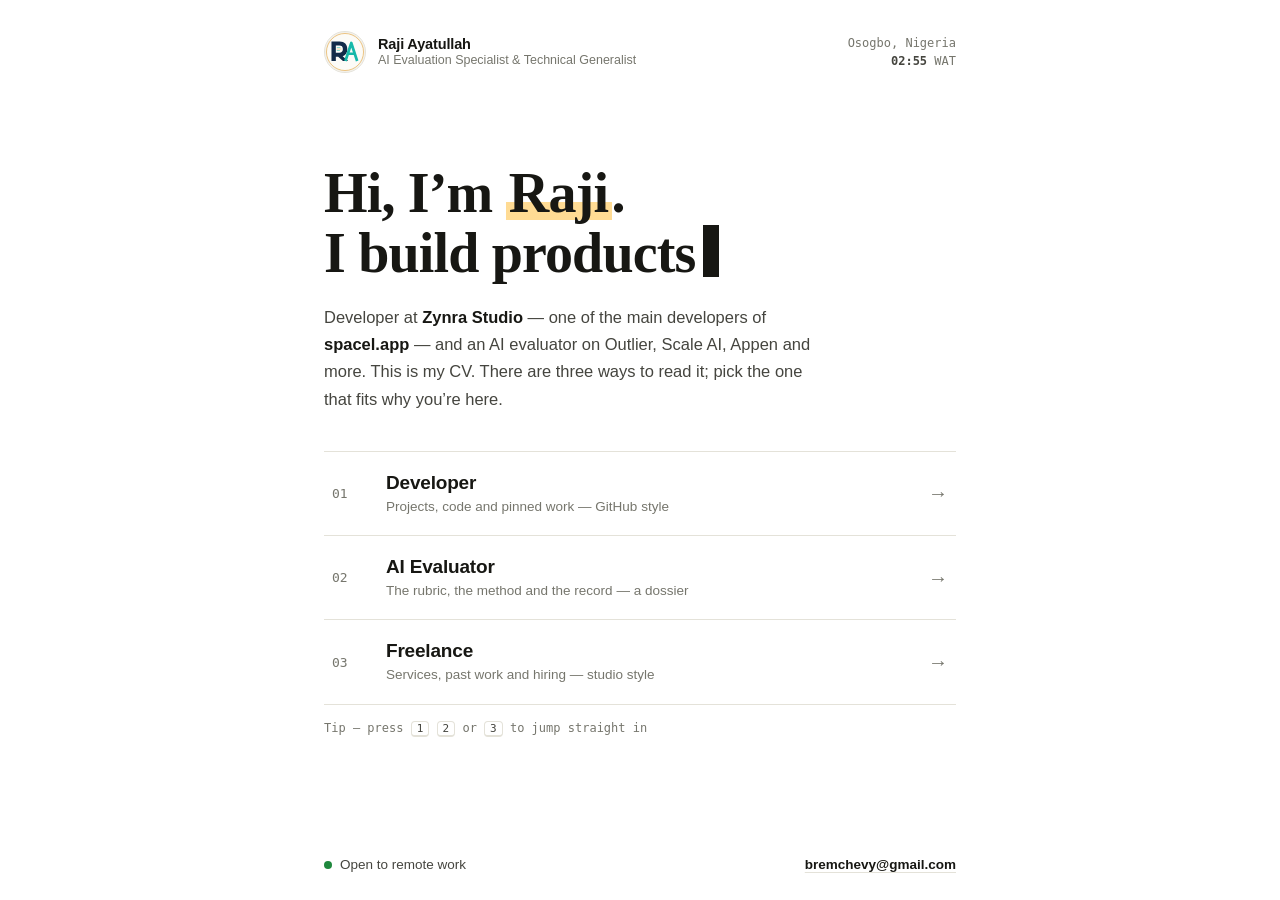
==== commit 7db07d07: "Upload latest raji-ayatullah-website.html (new simpler gateway)" ====
--- a/raji-ayatullah-website.html
+++ b/raji-ayatullah-website.html
@@ -13,51 +13,60 @@
 [hidden]{display:none!important}
 .sr-only{position:absolute;width:1px;height:1px;overflow:hidden;clip:rect(0 0 0 0)}
 
-/* ================= GATEWAY ================= */
-#view-gateway{min-height:100vh;background:#0d1117;color:#e6edf3;display:flex;flex-direction:column;position:relative;overflow:hidden;isolation:isolate}
-#view-gateway::before{content:"";position:absolute;inset:-20% -10% auto;height:70vh;background:radial-gradient(closest-side,rgba(88,166,255,.16),transparent 70%),radial-gradient(closest-side,rgba(63,185,80,.10),transparent 70%);background-position:20% 0,85% 20%;background-repeat:no-repeat;filter:blur(10px);z-index:-1;animation:gw-drift 14s ease-in-out infinite alternate}
-@keyframes gw-drift{from{transform:translate3d(-2%,0,0) scale(1)}to{transform:translate3d(2%,3%,0) scale(1.06)}}
-@keyframes gw-rise{from{opacity:0;transform:translateY(22px)}to{opacity:1;transform:translateY(0)}}
-@keyframes gw-pop{0%{opacity:0;transform:scale(.92)}60%{transform:scale(1.04)}100%{opacity:1;transform:scale(1)}}
-@keyframes gw-shine{from{background-position:200% 0}to{background-position:-200% 0}}
-.gw-anim{animation:gw-rise .7s cubic-bezier(.22,1,.36,1) both}
-.gw-top{max-width:1180px;width:100%;margin:0 auto;padding:28px 24px 0;display:flex;align-items:center;gap:12px;animation:gw-rise .6s cubic-bezier(.22,1,.36,1) both}
-.gw-mark{width:40px;height:40px;border-radius:50%;background:#fff;color:#0d1117;display:grid;place-items:center;font-weight:800;font-size:14px;letter-spacing:-.02em;animation:gw-pop .6s cubic-bezier(.22,1,.36,1) both}
-.gw-top span{font-size:14px;color:#9198a1}.gw-top b{color:#fff;font-weight:600}
-.gw-main{flex:1;max-width:720px;width:100%;margin:0 auto;padding:28px 20px 24px;display:flex;flex-direction:column;justify-content:center;align-items:center;text-align:center}
-.gw-eyebrow{font-size:12px;letter-spacing:.14em;text-transform:uppercase;color:#58a6ff;font-weight:600;margin:0 0 10px;animation:gw-rise .7s .08s cubic-bezier(.22,1,.36,1) both}
-.gw-main h1{font-size:clamp(32px,6vw,48px);line-height:1.02;letter-spacing:-.03em;margin:0;max-width:16ch;font-weight:800;animation:gw-rise .7s .16s cubic-bezier(.22,1,.36,1) both}
-.gw-main h1 em{font-style:normal;color:#58a6ff}
-.gw-sub{margin:10px 0 0;font-size:16px;line-height:1.5;color:#9198a1;max-width:44ch;animation:gw-rise .7s .24s cubic-bezier(.22,1,.36,1) both}
-.gw-grid{display:grid;grid-template-columns:repeat(3,1fr);gap:18px;margin-top:40px}
-@media(max-width:860px){.gw-grid{grid-template-columns:1fr}.gw-main{padding-top:24px;justify-content:center}}
-/* Compact gateway chooser — segmented control, not large cards */
-.gw-chooser{display:flex;flex-wrap:wrap;justify-content:center;gap:4px;margin-top:26px;background:#161b22;border:1px solid #30363d;border-radius:999px;padding:4px;animation:gw-rise .7s .32s cubic-bezier(.22,1,.36,1) both;max-width:100%}
-.gw-choice{border:0;background:transparent;color:#e6edf3;border-radius:999px;padding:11px 18px;font-size:14px;font-weight:700;min-height:44px;display:inline-flex;align-items:center;gap:7px;white-space:nowrap;transition:background .25s,color .25s,transform .25s}
-.gw-choice small{font-weight:500;opacity:.65;font-size:12px}
-.gw-choice:hover{background:#21262d;transform:translateY(-1px)}
-.gw-choice:focus-visible{outline:2px solid #58a6ff;outline-offset:2px}
-.gw-choice[data-go="developer"]:hover{background:#0969da;color:#fff}
-.gw-choice[data-go="evaluator"]:hover{background:#f6f1e7;color:#1a1e1c}
-.gw-choice[data-go="freelance"]:hover{background:#ffb03a;color:#141110}
-@media(max-width:560px){.gw-chooser{flex-direction:column;border-radius:16px;width:100%}.gw-choice{width:100%;justify-content:center;padding:12px 14px}}
-.gw-card{text-align:left;border:1px solid #30363d;background:#161b22;border-radius:16px;padding:0;overflow:hidden;color:#e6edf3;display:flex;flex-direction:column;transition:transform .35s cubic-bezier(.22,1,.36,1),border-color .3s,box-shadow .35s;animation:gw-rise .8s cubic-bezier(.22,1,.36,1) both;will-change:transform}
-.gw-card:nth-child(1){animation-delay:.32s}.gw-card:nth-child(2){animation-delay:.44s}.gw-card:nth-child(3){animation-delay:.56s}
-.gw-card:hover{transform:translateY(-6px);border-color:#58a6ff;box-shadow:0 20px 44px rgba(0,0,0,.5)}
-.gw-card:active{transform:translateY(-2px) scale(.99)}
-.gw-card:focus-visible{outline:2px solid #58a6ff;outline-offset:3px}
-.gw-card-cover{height:118px;padding:18px;display:flex;flex-direction:column;justify-content:space-between;transition:transform .5s cubic-bezier(.22,1,.36,1)}
-.gw-card:hover .gw-card-cover{transform:scale(1.02)}
-.gw-cover-dev{background:#010409;border-bottom:1px solid #30363d;background-image:linear-gradient(#21262d 1px,transparent 1px),linear-gradient(90deg,#21262d 1px,transparent 1px);background-size:22px 22px}
-.gw-cover-eval{background:#f6f1e7;color:#1a1e1c;background-image:radial-gradient(#d8cfb8 1px,transparent 1px);background-size:14px 14px}.gw-cover-free{background:#171310;color:#ffb03a;background-image:repeating-linear-gradient(-45deg,#171310 0 14px,#1e1813 14px 28px)}
-.gw-pill{align-self:flex-start;font-size:11px;font-weight:700;letter-spacing:.08em;text-transform:uppercase;border:1px solid currentColor;border-radius:999px;padding:5px 9px;background:rgba(13,17,23,.06);backdrop-filter:blur(2px)}
-.gw-card-cover strong{font-size:26px;letter-spacing:-.03em;line-height:1}
-.gw-card-body{padding:18px 20px 20px;display:flex;flex-direction:column;gap:6px;flex:1}
-.gw-card-body h2{margin:0;font-size:19px}.gw-card-body p{margin:0;color:#9198a1;line-height:1.5;font-size:14.5px;flex:1}
-.gw-cta{margin-top:12px;display:inline-flex;align-items:center;gap:8px;font-weight:700;font-size:14px;color:#58a6ff;transition:transform .3s cubic-bezier(.22,1,.36,1),gap .3s}
-.gw-card:hover .gw-cta{transform:translateX(4px);gap:12px}
-.gw-foot{max-width:1180px;width:100%;margin:0 auto;padding:0 24px 28px;color:#6e7681;font-size:13px;display:flex;flex-wrap:wrap;gap:8px 18px;justify-content:space-between;animation:gw-rise .7s .68s cubic-bezier(.22,1,.36,1) both}
-@media(prefers-reduced-motion:reduce){#view-gateway::before,.gw-top,.gw-mark,.gw-eyebrow,.gw-main h1,.gw-sub,.gw-card,.gw-foot{animation:none!important}.gw-card:hover{transform:none}}
+/* ================= GATEWAY — a plain index page, drawn by hand ================= */
+#view-gateway{--gw-bg:#fff;--gw-ink:#171713;--gw-ink2:#45453f;--gw-muted:#76766d;--gw-line:#e4e2d9;--gw-mark:rgba(255,190,60,.55);--gw-dot:#1f883d;background:var(--gw-bg);color:var(--gw-ink);min-height:100vh;min-height:100dvh;display:flex;flex-direction:column}
+@media(prefers-color-scheme:dark){#view-gateway{--gw-bg:#141412;--gw-ink:#f1f0e9;--gw-ink2:#cfcec4;--gw-muted:#9b9b92;--gw-line:#2e2e29;--gw-mark:rgba(255,176,58,.38);--gw-dot:#3fb950}}
+@keyframes gw-in{from{opacity:0;transform:translateY(10px)}to{opacity:1;transform:translateY(0)}}
+@keyframes gw-row-in{from{opacity:0;transform:translateX(-14px)}to{opacity:1;transform:translateX(0)}}
+@keyframes gw-highlight{from{background-size:0% 100%}to{background-size:100% 100%}}
+@keyframes gw-flip{0%{opacity:0;transform:translateY(55%) rotate(1.5deg)}100%{opacity:1;transform:translateY(0) rotate(0)}}
+@keyframes gw-blink{0%,100%{opacity:1}50%{opacity:0}}
+@keyframes gw-pulse{0%,100%{box-shadow:0 0 0 0 rgba(31,136,61,.35)}50%{box-shadow:0 0 0 6px rgba(31,136,61,0)}}
+.gw-wrap{width:100%;max-width:680px;margin:0 auto;padding:0 24px;flex:1;display:flex;flex-direction:column}
+.gw-top{display:flex;align-items:center;gap:12px;padding:22px 0 0;animation:gw-in .55s cubic-bezier(.22,1,.36,1) both}
+.gw-photo{width:42px;height:42px;border-radius:50%;object-fit:cover;border:1px solid var(--gw-line);display:block;flex:none;background:#f3f1eb}
+.gw-top-name{line-height:1.25;min-width:0}
+.gw-top-name b{display:block;font-size:14.5px;font-weight:700;letter-spacing:-.01em}
+.gw-top-name span{display:block;font-size:12.5px;color:var(--gw-muted);white-space:nowrap;overflow:hidden;text-overflow:ellipsis}
+.gw-clock{margin-left:auto;font-family:ui-monospace,SFMono-Regular,Menlo,monospace;font-size:12px;color:var(--gw-muted);white-space:nowrap;text-align:right;line-height:1.5}
+.gw-clock b{color:var(--gw-ink2);font-weight:600}
+.gw-main{padding-top:clamp(44px,9vh,88px)}
+.gw-main h1{font-family:Georgia,"Iowan Old Style","Times New Roman",serif;font-size:clamp(38px,7.2vw,56px);line-height:1.08;letter-spacing:-.015em;font-weight:700;margin:0;animation:gw-in .55s cubic-bezier(.22,1,.36,1) .07s both}
+.gw-hl{background-image:linear-gradient(transparent 64%,var(--gw-mark) 64%,var(--gw-mark) 94%,transparent 94%);background-repeat:no-repeat;background-size:0% 100%;animation:gw-highlight .8s cubic-bezier(.22,1,.36,1) .65s both;padding:0 .06em}
+.gw-swap-line{display:block}
+.gw-swap{display:inline-block;transform-origin:0 100%}
+.gw-swap.flip{animation:gw-flip .45s cubic-bezier(.22,1,.36,1) both}
+.gw-caret{display:inline-block;width:.55ch;height:.92em;background:var(--gw-ink);margin-left:.14em;vertical-align:-.08em;animation:gw-blink 1.1s steps(1) infinite}
+.gw-sub{margin:20px 0 0;font-size:16.5px;line-height:1.65;color:var(--gw-ink2);max-width:54ch;animation:gw-in .55s cubic-bezier(.22,1,.36,1) .16s both}
+.gw-sub b{color:var(--gw-ink);font-weight:650}
+/* The three ways in — a numbered list, like a contents page. No cards, no pills. */
+.gw-list{margin-top:38px;border-bottom:1px solid var(--gw-line)}
+.gw-row{position:relative;width:100%;display:grid;grid-template-columns:40px minmax(0,1fr) auto;gap:14px;align-items:center;text-align:left;background:transparent;border:0;border-top:1px solid var(--gw-line);padding:19px 8px;min-height:64px;color:var(--gw-ink);isolation:isolate;animation:gw-row-in .55s cubic-bezier(.22,1,.36,1) both}
+.gw-row:nth-child(1){animation-delay:.26s}.gw-row:nth-child(2){animation-delay:.38s}.gw-row:nth-child(3){animation-delay:.5s}
+.gw-row::after{content:"";position:absolute;inset:0;z-index:-1;transform:scaleX(0);transform-origin:left center;transition:transform .38s cubic-bezier(.22,1,.36,1)}
+.gw-row[data-go="developer"]::after{background:rgba(9,105,218,.07)}
+.gw-row[data-go="evaluator"]::after{background:rgba(179,64,30,.08)}
+.gw-row[data-go="freelance"]::after{background:rgba(255,176,58,.18)}
+@media(prefers-color-scheme:dark){.gw-row[data-go="developer"]::after{background:rgba(88,166,255,.12)}.gw-row[data-go="evaluator"]::after{background:rgba(230,160,110,.12)}.gw-row[data-go="freelance"]::after{background:rgba(255,176,58,.14)}}
+.gw-row:hover::after,.gw-row:focus-visible::after{transform:scaleX(1)}
+.gw-row:active::after{transform:scaleX(1)}
+.gw-row:focus-visible{outline:2px solid var(--gw-ink);outline-offset:-2px}
+.gw-num{font-family:ui-monospace,SFMono-Regular,Menlo,monospace;font-size:13px;color:var(--gw-muted);transition:color .25s}
+.gw-row:hover .gw-num,.gw-row:focus-visible .gw-num{color:var(--gw-ink);font-weight:700}
+.gw-row-main{min-width:0}
+.gw-row-main b{display:block;font-size:19px;font-weight:650;letter-spacing:-.01em;line-height:1.25}
+.gw-row-main span{display:block;font-size:13.5px;color:var(--gw-muted);line-height:1.45;margin-top:2px}
+.gw-arrow{font-size:20px;line-height:1;color:var(--gw-muted);transition:transform .3s cubic-bezier(.22,1,.36,1),color .25s}
+.gw-row:hover .gw-arrow,.gw-row:focus-visible .gw-arrow{transform:translateX(6px);color:var(--gw-ink)}
+.gw-hint{margin:16px 0 0;font-family:ui-monospace,SFMono-Regular,Menlo,monospace;font-size:12px;color:var(--gw-muted);animation:gw-in .55s ease .62s both}
+.gw-hint kbd{border:1px solid var(--gw-line);border-bottom-width:2px;border-radius:4px;padding:0 5px;font-family:inherit;font-size:11px;color:var(--gw-ink2);background:var(--gw-bg)}
+.gw-foot{margin-top:auto;padding:26px 0 28px;display:flex;flex-wrap:wrap;gap:8px 20px;align-items:center;justify-content:space-between;font-size:13.5px;color:var(--gw-muted);animation:gw-in .55s ease .7s both}
+.gw-avail{display:inline-flex;align-items:center;gap:8px;color:var(--gw-ink2)}
+.gw-avail i{width:8px;height:8px;border-radius:50%;background:var(--gw-dot);display:block;flex:none;animation:gw-pulse 2.4s ease-in-out infinite}
+.gw-foot a{color:var(--gw-ink);font-weight:600;text-decoration:underline;text-underline-offset:3px;text-decoration-color:var(--gw-line)}
+.gw-foot a:hover{text-decoration-color:var(--gw-ink)}
+@media(max-width:560px){.gw-wrap{padding:0 18px}.gw-row{grid-template-columns:32px minmax(0,1fr) auto;gap:10px;padding:17px 4px}.gw-row-main b{font-size:17.5px}.gw-clock{display:none}.gw-hint{display:none}}
+@media(prefers-reduced-motion:reduce){.gw-top,.gw-main h1,.gw-sub,.gw-row,.gw-hint,.gw-foot,.gw-hl,.gw-swap.flip{animation:none!important}.gw-hl{background-size:100% 100%}.gw-caret,.gw-avail i{animation:none!important}.gw-row::after,.gw-arrow{transition:none!important}.gw-row:hover .gw-arrow{transform:none}}
 
 /* ================= SHARED ROLE SWITCHER — compact segmented control in header ================= */
 .role-bar{display:inline-flex;flex-wrap:nowrap;gap:2px;align-items:center;background:rgba(127,127,127,.12);border:1px solid rgba(127,127,127,.22);border-radius:999px;padding:2px;max-width:100%;vertical-align:middle}
@@ -536,10 +545,9 @@
 .contrib-scroll,.graph-scroll{max-width:100%;-webkit-overflow-scrolling:touch}
 .free-cta a,.eval-cta a,.cta a[href^="mailto:"]{overflow-wrap:anywhere}
 @media(max-width:720px){
- .gw-top{padding:20px 16px 0}
- .gw-main{padding:24px 16px 20px}
- .gw-foot{padding:0 16px 24px}
- .gw-choice{white-space:normal;text-align:center}
+ .gw-top{padding-top:18px}
+ .gw-main{padding-top:36px}
+ .gw-foot{padding-bottom:24px}
  .gh-switch{padding:0;margin-left:0}
  .gh-tabsbar-in{flex-wrap:wrap;padding:6px 10px 8px;gap:6px}
  .gh-tabsbar-in .gh-tabs{flex:1 1 100%;order:2}
@@ -599,18 +607,39 @@
 
 <!-- ================= GATEWAY ================= -->
 <div id="view-gateway">
-  <div class="gw-top"><div class="gw-mark">RA</div><div><b>Raji Ayatullah</b><br><span>AI Evaluation Specialist &amp; Technical Generalist</span></div></div>
-  <main class="gw-main">
-    <p class="gw-eyebrow">Raji Ayatullah</p>
-    <h1>What brings you <em>here?</em></h1>
-    <p class="gw-sub">AI Evaluation Specialist &amp; Technical Generalist — pick a view, same CV tailored for you.</p>
-    <div class="gw-chooser" role="group" aria-label="Choose your view">
-      <button class="gw-choice" type="button" data-go="developer" aria-label="Open Developer view">Developer <small>GitHub →</small></button>
-      <button class="gw-choice" type="button" data-go="evaluator" aria-label="Open AI Evaluator view">AI Evaluator <small>Dossier →</small></button>
-      <button class="gw-choice" type="button" data-go="freelance" aria-label="Open Freelance Client view">Freelance <small>Studio →</small></button>
-    </div>
-  </main>
-  <div class="gw-foot"><span>Osogbo, Nigeria · Open to remote</span><span>bremchevy@gmail.com</span></div>
+  <div class="gw-wrap">
+    <header class="gw-top">
+      <img class="gw-photo" src="[data-uri]" alt="Profile photo of Raji Ayatullah" width="42" height="42">
+      <div class="gw-top-name"><b>Raji Ayatullah</b><span>AI Evaluation Specialist &amp; Technical Generalist</span></div>
+      <p class="gw-clock" aria-label="Current time in Osogbo, Nigeria">Osogbo, Nigeria<br><b id="gwClock">--:--</b> WAT</p>
+    </header>
+    <main class="gw-main">
+      <h1>Hi, I&rsquo;m <span class="gw-hl">Raji</span>.<span class="gw-swap-line">I <span class="gw-swap" id="gwSwap">build products</span><span class="gw-caret" aria-hidden="true"></span></span></h1>
+      <p class="gw-sub">Developer at <b>Zynra Studio</b> — one of the main developers of <b>spacel.app</b> — and an AI evaluator on Outlier, Scale AI, Appen and more. This is my CV. There are three ways to read it; pick the one that fits why you&rsquo;re here.</p>
+      <nav class="gw-list" aria-label="Choose how to view the CV">
+        <button class="gw-row" type="button" data-go="developer" aria-label="Open the Developer view — projects and code, GitHub style">
+          <span class="gw-num" aria-hidden="true">01</span>
+          <span class="gw-row-main"><b>Developer</b><span>Projects, code and pinned work — GitHub style</span></span>
+          <span class="gw-arrow" aria-hidden="true">&rarr;</span>
+        </button>
+        <button class="gw-row" type="button" data-go="evaluator" aria-label="Open the AI Evaluator view — rubric, method and record, as a dossier">
+          <span class="gw-num" aria-hidden="true">02</span>
+          <span class="gw-row-main"><b>AI Evaluator</b><span>The rubric, the method and the record — a dossier</span></span>
+          <span class="gw-arrow" aria-hidden="true">&rarr;</span>
+        </button>
+        <button class="gw-row" type="button" data-go="freelance" aria-label="Open the Freelance view — services and hiring, studio style">
+          <span class="gw-num" aria-hidden="true">03</span>
+          <span class="gw-row-main"><b>Freelance</b><span>Services, past work and hiring — studio style</span></span>
+          <span class="gw-arrow" aria-hidden="true">&rarr;</span>
+        </button>
+      </nav>
+      <p class="gw-hint">Tip — press <kbd>1</kbd> <kbd>2</kbd> or <kbd>3</kbd> to jump straight in</p>
+    </main>
+    <footer class="gw-foot">
+      <span class="gw-avail"><i aria-hidden="true"></i>Open to remote work</span>
+      <a href="mailto:bremchevy@gmail.com?subject=Hello%20Raji%20%E2%80%94%20from%20your%20portfolio">bremchevy@gmail.com</a>
+    </footer>
+  </div>
 </div>
 
 <!-- ================= DEVELOPER ================= -->
@@ -1262,5 +1291,51 @@
   form.addEventListener('submit',function(e){ e.preventDefault(); var v=input.value; input.value=''; ask(v); input.focus(); });
 })();
 </script>
+<script>
+(function(){
+  var reduce = window.matchMedia && window.matchMedia('(prefers-reduced-motion: reduce)').matches;
+
+  /* Live clock — Osogbo runs on West Africa Time (Africa/Lagos) */
+  var clock = document.getElementById('gwClock');
+  if(clock){
+    var tick = function(){
+      try{
+        clock.textContent = new Intl.DateTimeFormat('en-GB',{hour:'2-digit',minute:'2-digit',hour12:false,timeZone:'Africa/Lagos'}).format(new Date());
+      }catch(e){
+        var d = new Date(), p = function(n){ return (n<10?'0':'')+n; };
+        clock.textContent = p(d.getHours())+':'+p(d.getMinutes());
+      }
+    };
+    tick(); setInterval(tick, 20000);
+  }
+
+  /* Rotating line under the name — one craft at a time */
+  var swap = document.getElementById('gwSwap');
+  if(swap && !reduce){
+    var phrases = ['build products','evaluate AI','ship apps end-to-end','check the facts'];
+    var i = 0;
+    setInterval(function(){
+      if(document.getElementById('view-gateway').hidden) return;
+      i = (i+1) % phrases.length;
+      swap.classList.remove('flip'); void swap.offsetWidth;
+      swap.textContent = phrases[i];
+      swap.classList.add('flip');
+    }, 3000);
+  }
+
+  /* Number keys jump straight into a view from the gateway */
+  document.addEventListener('keydown', function(e){
+    var gw = document.getElementById('view-gateway');
+    if(!gw || gw.hidden || e.metaKey || e.ctrlKey || e.altKey) return;
+    var t = e.target, tag = t && t.tagName;
+    if(tag === 'INPUT' || tag === 'TEXTAREA' || (t && t.isContentEditable)) return;
+    var map = {'1':'developer','2':'evaluator','3':'freelance'};
+    var dest = map[e.key];
+    if(!dest) return;
+    var btn = document.querySelector('.gw-row[data-go="'+dest+'"]');
+    if(btn){ e.preventDefault(); btn.click(); }
+  });
+})();
+</script>
 </body>
 </html>
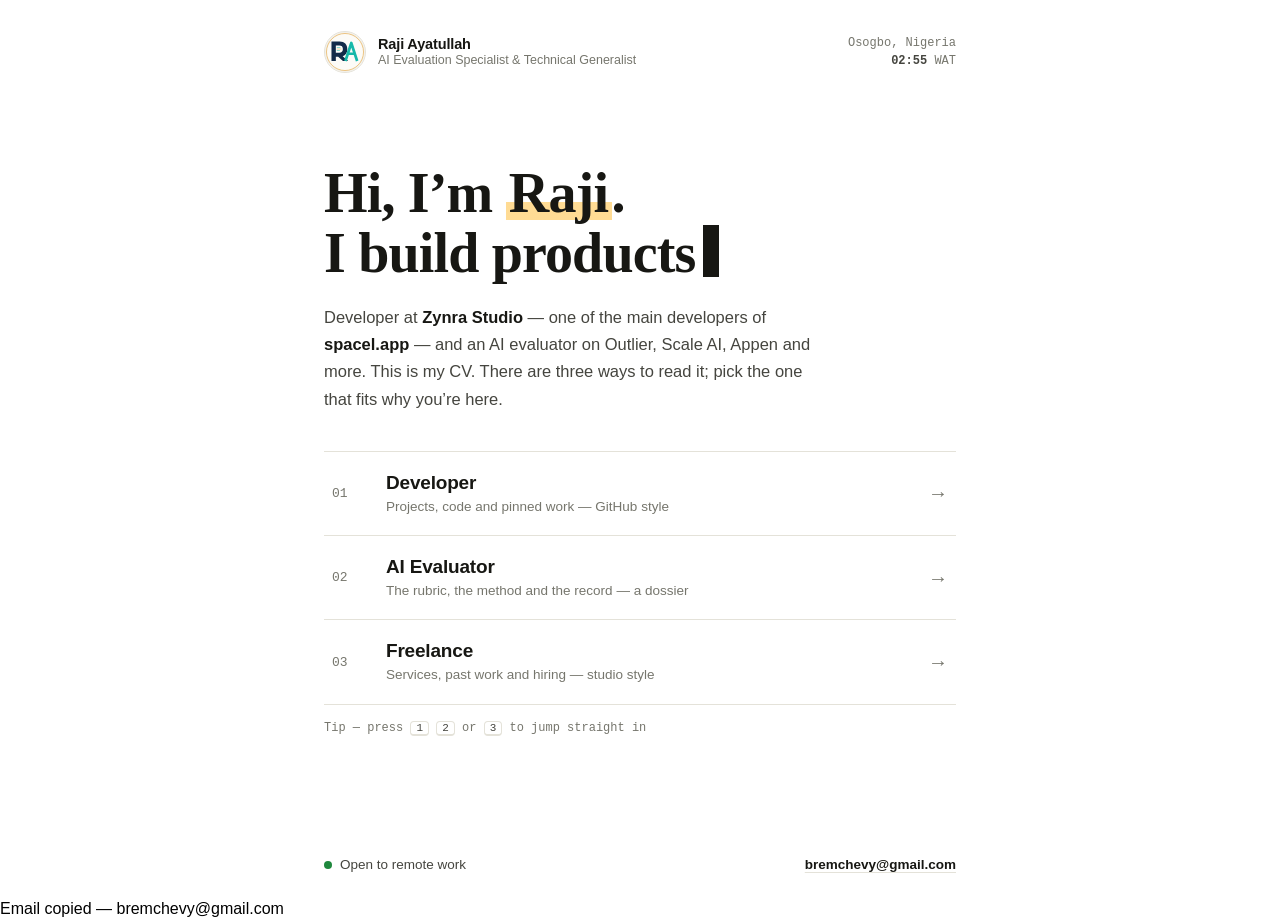
==== commit 08c09a20: "Add raji-ayatullah-website.html" ====
--- a/raji-ayatullah-website.html
+++ b/raji-ayatullah-website.html
@@ -68,18 +68,23 @@
 @media(max-width:560px){.gw-wrap{padding:0 18px}.gw-row{grid-template-columns:32px minmax(0,1fr) auto;gap:10px;padding:17px 4px}.gw-row-main b{font-size:17.5px}.gw-clock{display:none}.gw-hint{display:none}}
 @media(prefers-reduced-motion:reduce){.gw-top,.gw-main h1,.gw-sub,.gw-row,.gw-hint,.gw-foot,.gw-hl,.gw-swap.flip{animation:none!important}.gw-hl{background-size:100% 100%}.gw-caret,.gw-avail i{animation:none!important}.gw-row::after,.gw-arrow{transition:none!important}.gw-row:hover .gw-arrow{transform:none}}
 
-/* ================= SHARED ROLE SWITCHER — compact segmented control in header ================= */
-.role-bar{display:inline-flex;flex-wrap:nowrap;gap:2px;align-items:center;background:rgba(127,127,127,.12);border:1px solid rgba(127,127,127,.22);border-radius:999px;padding:2px;max-width:100%;vertical-align:middle}
-.role-bar span{display:none}
-.role-btn{border:0!important;box-shadow:none!important;border-radius:999px;padding:5px 10px;font-size:12px;font-weight:600;min-height:30px;line-height:1.2;white-space:nowrap;background:transparent!important;color:inherit;opacity:.85}
-.role-btn:hover{opacity:1;text-decoration:underline;text-underline-offset:2px}
-.role-btn.current{opacity:1;box-shadow:none!important}
-.role-btn[data-go="gateway"]{font-weight:700}
-.gh-switch,.eval-switch-slot,.free-switch-slot{display:inline-flex;align-items:center}
-@media(max-width:560px){.role-btn{padding:6px 8px;font-size:11.5px;min-height:36px}.role-bar{flex-wrap:wrap;border-radius:12px;justify-content:center}}
-#view-developer .role-btn.current{background:#0969da!important;color:#fff!important}
-#view-evaluator .role-btn.current{background:#1a1e1c!important;color:#f6f1e7!important}
-#view-freelance .role-btn.current{background:#ffb03a!important;color:#141110!important}
+/* ================= STYLE SWITCHER — simple segmented control in each header ================= */
+.style-switch{display:inline-flex;align-items:center;gap:2px;flex-wrap:wrap;background:rgba(127,127,127,.10);border:1px solid rgba(127,127,127,.24);border-radius:999px;padding:3px;max-width:100%}
+.style-switch-label{font-size:11px;font-weight:700;letter-spacing:.06em;text-transform:uppercase;opacity:.65;padding:0 6px 0 8px;white-space:nowrap}
+.style-btn{border:0;border-radius:999px;padding:6px 11px;font-size:12.5px;font-weight:600;line-height:1.2;white-space:nowrap;background:transparent;color:inherit;opacity:.75;min-height:32px}
+.style-btn:hover{opacity:1;text-decoration:underline;text-underline-offset:2px}
+.style-btn.current{opacity:1}
+.style-btn:focus-visible{outline:2px solid currentColor;outline-offset:1px}
+.gh-switch{display:inline-flex;align-items:center;margin-left:auto;flex:none}
+#view-developer .style-switch{background:var(--bg-inset);border-color:var(--border)}
+#view-developer .style-btn.current{background:#0969da;color:#fff}
+#view-evaluator .style-switch{background:#fffdf6;border:1.5px solid var(--ink);box-shadow:2px 2px 0 var(--ink)}
+#view-evaluator .style-btn{font-family:ui-monospace,Menlo,monospace;font-size:11.5px}
+#view-evaluator .style-btn.current{background:var(--ink);color:var(--paper)}
+#view-freelance .style-switch{background:var(--coal2);border-color:var(--coal3)}
+#view-freelance .style-btn.current{background:var(--amber);color:#141110}
+@media(max-width:720px){.style-switch{border-radius:12px}.style-btn{min-height:38px;padding:7px 10px;font-size:12px}.style-switch-label{display:none}.eval-header-in .style-switch,.free-header-in .style-switch{order:2;margin-left:auto}.eval-nav,.free-nav{order:3}}
+@media(max-width:380px){.style-btn{padding:7px 8px;font-size:11.5px}}
 
 /* ================= DEVELOPER / GITHUB ================= */
 #view-developer{--bg:#fff;--bg-inset:#f6f8fa;--bg-muted:#eef1f4;--border:#d1d9e0;--border-muted:#d8dee4;--text:#1f2328;--text2:#59636e;--text3:#818c98;--link:#0969da;--accent:#1f883d;--header-bg:#24292f;--header-fg:#fff;--btn-bg:#f6f8fa;--btn-border:rgba(31,35,40,.15);--btn-hover:#eff1f3;--card:#fff;--chip-bg:#ddf4ff;--chip-fg:#0969da;--graph0:#ebedf0;--graph1:#9be9a8;--graph2:#40c463;--graph3:#30a14e;--graph4:#216e39;background:var(--bg);color:var(--text);font-size:15px;line-height:1.6;min-height:100vh}
@@ -134,13 +139,11 @@
 .gh-tab{display:inline-flex;align-items:center;gap:7px;padding:8px 12px;font-size:14px;color:var(--text)!important;border-bottom:2px solid transparent;white-space:nowrap;line-height:20px}
 .gh-tab svg{width:16px;height:16px;color:var(--text2)}
 .gh-tab:hover{text-decoration:none!important;border-bottom-color:var(--border)}
-.gh-tab.active{font-weight:600;border-bottom-color:#fd8c73}
+.gh-tab.active{border-bottom-color:#fd8c73;text-shadow:0 0 .6px currentColor}
 .gh-count{background:var(--bg-muted);border:1px solid var(--border-muted);font-size:11px;border-radius:999px;padding:0 6px;line-height:18px;font-weight:500}
 .gh-switch{margin-left:auto;padding:0;display:inline-flex;flex:none}
 .gh-tabsbar-in{max-width:1280px;margin:0 auto;padding:0 16px;display:flex;align-items:center;gap:10px}
 .gh-tabsbar-in .gh-tabs{max-width:none;margin:0;padding:0;flex:1;min-width:0}
-#view-developer .role-btn{background:var(--btn-bg);border:1px solid var(--border);color:var(--text)}
-#view-developer .role-btn.current{background:#0969da;color:#fff;border-color:#0969da}
 .gh-container{max-width:1280px;margin:0 auto;padding:24px 16px 64px;display:grid;grid-template-columns:296px minmax(0,1fr);gap:24px}
 @media(max-width:900px){.gh-container{grid-template-columns:1fr}.gh-header{flex-wrap:wrap;height:auto;padding-top:8px;padding-bottom:8px;row-gap:8px}.gh-search{order:5;flex:1 1 100%;max-width:none;margin-left:0}.gh-results{width:100%}}
 .gh-avatar{width:min(296px,70vw);aspect-ratio:1;border-radius:50%;position:relative;border:1px solid var(--border)}
@@ -244,7 +247,7 @@
 .cta{border:1px solid var(--border);border-radius:6px;padding:28px 20px;text-align:center;background:var(--bg-inset)}.cta h2{margin:0 0 8px;font-size:22px}.cta p{color:var(--text2);max-width:52ch;margin:0 auto 16px}
 #view-developer footer{max-width:1280px;margin:0 auto;padding:0 16px 32px;color:var(--text3);font-size:12px;display:flex;gap:10px;flex-wrap:wrap}
 @media(max-width:720px){
- .gh-header{padding:0 10px;gap:8px;height:52px}.gh-public,.gh-crumb .sub{display:none}.gh-head-actions .hbtn .txt{display:none}.hbtn{padding:5px 7px}
+ .gh-header{padding:8px 10px;gap:8px;height:auto;min-height:52px;flex-wrap:wrap;row-gap:8px}.gh-public,.gh-crumb .sub{display:none}.gh-head-actions .hbtn .txt{display:none}.hbtn{padding:5px 7px}
  .gh-tabs{flex-wrap:wrap;overflow:visible;padding:4px 8px 0;gap:0 2px}.gh-tab{font-size:12.5px;padding:6px 7px;gap:4px}.gh-tab svg{display:none}.gh-count{display:none}
  #overview,#projects,#rubric,#experience,#skills,#education{scroll-margin-top:118px}
  .gh-container{padding:18px 12px 48px}
@@ -295,8 +298,7 @@
 @media(max-width:480px){
  .gh-head-actions a[href$=".pdf"]{display:none}
  .gh-header{gap:6px}
- .gh-switch{padding:8px 12px 0}
- #view-developer .role-btn{max-width:100%;overflow-wrap:anywhere}
+ .gh-switch{padding:8px 0 0}
  #view-developer footer{padding:0 12px 28px}
 }
 
@@ -308,7 +310,7 @@
 .eval-logo{font-weight:700;letter-spacing:.02em;font-size:17px;color:var(--ink)}.eval-logo span{color:var(--red);font-family:ui-monospace,SFMono-Regular,Menlo,monospace;font-size:12px;letter-spacing:.12em;text-transform:uppercase}
 .eval-nav{margin-left:auto;display:flex;gap:20px;font-size:13px;font-weight:600;font-family:ui-monospace,Menlo,monospace;text-transform:uppercase;letter-spacing:.08em}.eval-nav a{color:var(--ink);border-bottom:2px solid var(--red)}
 .eval-wrap{max-width:1120px;margin:0 auto;padding:0 20px 72px}
-#view-evaluator .role-btn{background:#fffdf6;border:1.5px solid var(--ink);color:var(--ink);font-family:ui-monospace,Menlo,monospace;font-size:12px;box-shadow:2px 2px 0 var(--ink)}#view-evaluator .role-btn.current{background:var(--ink);color:var(--paper)}
+
 .eval-hero{padding:48px 0 0;display:grid;grid-template-columns:1.25fr .75fr;gap:28px;align-items:start}@media(max-width:820px){.eval-hero{grid-template-columns:1fr}}
 .eval-kicker{font-family:ui-monospace,Menlo,monospace;font-size:12px;letter-spacing:.16em;text-transform:uppercase;color:var(--red);margin:0 0 12px;font-weight:700}
 .eval-hero h1{font-size:clamp(40px,6vw,72px);line-height:.95;letter-spacing:-.02em;margin:0;font-weight:700}
@@ -379,7 +381,7 @@
 .free-logo{font-weight:900;letter-spacing:-.03em;font-size:22px;color:var(--cream);text-transform:uppercase}.free-logo span{color:var(--amber)}
 .free-nav{margin-left:auto;display:flex;gap:22px;font-size:13px;font-weight:800;letter-spacing:.08em;text-transform:uppercase}.free-nav a{color:var(--cream)}.free-nav a:hover{color:var(--amber)}
 .free-wrap{max-width:1240px;margin:0 auto;padding:0 20px 72px}
-#view-freelance .role-btn{background:var(--coal2);border:1px solid var(--coal3);color:var(--cream);font-family:system-ui,sans-serif}#view-freelance .role-btn.current{background:var(--amber);color:#141110;border-color:var(--amber)}
+
 .free-hero{padding:52px 0 8px}
 .free-kicker{display:inline-flex;align-items:center;gap:8px;border:1px solid var(--amber);color:var(--amber);border-radius:999px;padding:6px 13px;font-size:12px;font-weight:800;letter-spacing:.12em;text-transform:uppercase;font-family:system-ui,sans-serif}
 .free-kicker i{width:8px;height:8px;border-radius:50%;background:var(--teal);display:block}
@@ -466,74 +468,9 @@
 
 /* ================= VIEW TRANSITION ================= */
 .view-enter{animation:viewIn .55s cubic-bezier(.22,1,.36,1) both}
-@keyframes viewIn{from{opacity:0;transform:translateY(14px)}to{opacity:1;transform:translateY(0)}}
-@keyframes botIn{from{opacity:0;transform:translateY(16px) scale(.96)}to{opacity:1;transform:translateY(0) scale(1)}}
-@keyframes fabIn{0%{opacity:0;transform:scale(.6)}70%{transform:scale(1.08)}100%{opacity:1;transform:scale(1)}}
-@media(prefers-reduced-motion:reduce){.view-enter,#botPanel,#botFab{animation:none!important}}
-
-/* ================= BOT ================= */
-#botFab{position:fixed;right:20px;bottom:20px;z-index:100;width:60px;height:60px;border-radius:50%;border:2px solid #fff;background:#111;color:#fff;box-shadow:0 12px 32px rgba(0,0,0,.35);display:grid;place-items:center;transition:transform .25s cubic-bezier(.22,1,.36,1),box-shadow .25s;animation:fabIn .5s cubic-bezier(.22,1,.36,1) both}
-#botFab:hover{transform:translateY(-3px) scale(1.05);box-shadow:0 16px 36px rgba(0,0,0,.4)}#botFab svg{width:30px;height:30px}
-#botFab .dot{position:absolute;top:2px;right:2px;width:13px;height:13px;background:#2ea043;border:2px solid #fff;border-radius:50%}
-#botPanel{position:fixed;right:20px;bottom:92px;z-index:101;width:min(400px,calc(100vw - 24px));height:min(560px,calc(100dvh - 120px));background:#fff;color:#1f2328;border:1px solid #d1d9e0;border-radius:16px;box-shadow:0 24px 60px rgba(0,0,0,.30);display:flex;flex-direction:column;overflow:hidden;transform-origin:bottom right;animation:botIn .38s cubic-bezier(.22,1,.36,1) both}
-@media(max-width:480px){#botPanel{right:12px;bottom:88px}}
-.bot-head{background:#24292f;color:#fff;padding:14px 16px;display:flex;align-items:center;gap:10px}.bot-head b{font-size:15px}.bot-head span{display:block;font-size:12px;opacity:.75;font-weight:400}
-.bot-close{margin-left:auto;background:rgba(255,255,255,.12);border:1px solid rgba(255,255,255,.25);color:#fff;border-radius:8px;width:34px;height:34px;font-size:18px}
-/* View switcher — lives only inside the bot panel */
-.bot-switch{padding:10px 12px;border-bottom:1px solid #eaeef2;background:#fff}
-.bot-switch-label{display:block;font-size:11px;font-weight:700;letter-spacing:.08em;text-transform:uppercase;color:#59636e;margin:0 0 7px}
-.bot-switch-btns{display:flex;flex-wrap:wrap;gap:6px}
-.bot-view-btn{border:1px solid #d1d9e0;background:#f6f8fa;color:#1f2328;border-radius:999px;padding:6px 12px;font-size:12.5px;font-weight:700;min-height:32px}
-.bot-view-btn:hover{border-color:#0969da;color:#0969da}
-.bot-view-btn.current{background:#0969da;border-color:#0969da;color:#fff}
-#botPanel[data-bot-theme="evaluator"] .bot-switch{background:#fffdf6;border-bottom:1px dashed #c9bfa5}
-#botPanel[data-bot-theme="evaluator"] .bot-switch-label{color:#b3401e;font-family:ui-monospace,Menlo,monospace}
-#botPanel[data-bot-theme="evaluator"] .bot-view-btn{background:#fffdf6;border:1.5px solid #1a1e1c;color:#1a1e1c;border-radius:3px;box-shadow:2px 2px 0 #c9bfa5;font-family:ui-monospace,Menlo,monospace;font-size:11.5px}
-#botPanel[data-bot-theme="evaluator"] .bot-view-btn.current{background:#1a1e1c;color:#f6f1e7}
-#botPanel[data-bot-theme="freelance"] .bot-switch{background:#141110;border-bottom:1px solid #2a221b}
-#botPanel[data-bot-theme="freelance"] .bot-switch-label{color:#ffb03a}
-#botPanel[data-bot-theme="freelance"] .bot-view-btn{background:#2a221b;border:1px solid #ffb03a;color:#ffb03a}
-#botPanel[data-bot-theme="freelance"] .bot-view-btn.current{background:#ffb03a;color:#141110}
-.bot-log{flex:1;overflow-y:auto;padding:14px;display:grid;gap:12px;align-content:start;overscroll-behavior:contain}
-.msg{display:flex;gap:8px;align-items:flex-start}.msg .av{width:28px;height:28px;border-radius:50%;flex:none;display:grid;place-items:center;font-size:10px;font-weight:800;border:1px solid #d1d9e0}.msg.chevy .av{background:#1f883d;color:#fff;border:0}.msg.user{flex-direction:row-reverse}.msg .bd{min-width:0;max-width:86%}.msg .nm{font-size:11px;font-weight:700;margin:0 0 2px}.msg.user .nm{text-align:right}.msg .tx{margin:0;font-size:13.5px;line-height:1.55;white-space:pre-line;overflow-wrap:break-word}.msg.user .tx{background:#f6f8fa;border:1px solid #eaeef2;border-radius:10px;padding:8px 11px}
-.bot-form{display:flex;gap:8px;padding:12px;border-top:1px solid #eaeef2}.bot-form input{flex:1;min-width:0;border:1px solid #d1d9e0;border-radius:8px;padding:10px 12px;font-size:14px}.bot-form button{background:#1f883d;color:#fff;border:0;border-radius:8px;padding:10px 16px;font-weight:700}
-.toast{position:fixed;left:50%;bottom:22px;transform:translate(-50%,80px);background:#24292f;color:#fff;padding:11px 18px;border-radius:10px;font-size:13px;z-index:120;opacity:0;transition:.3s;max-width:calc(100vw - 24px);text-align:center}.toast.show{opacity:1;transform:translate(-50%,0)}
-/* ================= BOT PER-VIEW THEMES ================= */
-/* Developer / GitHub (default, explicit) */
-#botFab[data-bot-theme="developer"]{background:#24292f;border-color:#fff;color:#fff}
-#botPanel[data-bot-theme="developer"]{background:#fff;color:#1f2328;border-color:#d1d9e0}
-#botPanel[data-bot-theme="developer"] .bot-head{background:#24292f;color:#fff}
-/* Evaluator / Audit Dossier — warm paper case-file */
-#botFab[data-bot-theme="evaluator"]{background:#f6f1e7;color:#1a1e1c;border:2px solid #1a1e1c;box-shadow:4px 4px 0 #1a1e1c;border-radius:14px}
-#botFab[data-bot-theme="evaluator"] .dot{background:#b3401e;border-color:#f6f1e7}
-#botPanel[data-bot-theme="evaluator"]{background:#fffdf6;color:#1a1e1c;border:1.5px solid #1a1e1c;border-radius:6px;box-shadow:6px 6px 0 #1a1e1c;font-family:Georgia,"Times New Roman",serif}
-#botPanel[data-bot-theme="evaluator"] .bot-head{background:#f6f1e7;color:#1a1e1c;border-bottom:3px double #1a1e1c}
-#botPanel[data-bot-theme="evaluator"] .bot-head span{color:#b3401e;font-family:ui-monospace,Menlo,monospace;letter-spacing:.04em;text-transform:uppercase;font-size:11px;opacity:1}
-#botPanel[data-bot-theme="evaluator"] .bot-close{background:#fffdf6;color:#1a1e1c;border:1.5px solid #1a1e1c;border-radius:4px;box-shadow:2px 2px 0 #1a1e1c}
-#botPanel[data-bot-theme="evaluator"] .bot-log{background:#fffdf6;font-family:system-ui,sans-serif}
-#botPanel[data-bot-theme="evaluator"] .msg.chevy .av{background:#1d5c4d}
-#botPanel[data-bot-theme="evaluator"] .msg .av{border-color:#c9bfa5;background:#efe7d3;color:#1a1e1c}
-#botPanel[data-bot-theme="evaluator"] .msg.chevy .av{color:#fff;border:0}
-#botPanel[data-bot-theme="evaluator"] .msg.user .tx{background:#efe7d3;border:1px dashed #c9bfa5;border-radius:4px}
-#botPanel[data-bot-theme="evaluator"] .bot-form{border-top:1px dashed #c9bfa5;background:#fffdf6}
-#botPanel[data-bot-theme="evaluator"] .bot-form input{border:1.5px solid #1a1e1c;border-radius:4px;background:#fff;color:#1a1e1c}
-#botPanel[data-bot-theme="evaluator"] .bot-form button{background:#b3401e;border-radius:4px}
-/* Freelance / Studio Showcase — dark studio amber */
-#botFab[data-bot-theme="freelance"]{background:#ffb03a;color:#141110;border:2px solid #141110;box-shadow:0 12px 32px rgba(0,0,0,.5),0 0 0 3px #ffb03a}
-#botFab[data-bot-theme="freelance"] .dot{background:#2ec4a6;border-color:#141110}
-#botPanel[data-bot-theme="freelance"]{background:#1e1915;color:#f5efe3;border:1px solid #2a221b;border-radius:14px;box-shadow:0 24px 60px rgba(0,0,0,.6)}
-#botPanel[data-bot-theme="freelance"] .bot-head{background:#141110;color:#f5efe3;border-bottom:2px solid #ffb03a}
-#botPanel[data-bot-theme="freelance"] .bot-head span{color:#ffb03a;opacity:1}
-#botPanel[data-bot-theme="freelance"] .bot-close{background:#2a221b;color:#ffb03a;border:1px solid #ffb03a;border-radius:999px}
-#botPanel[data-bot-theme="freelance"] .bot-log{background:#1e1915}
-#botPanel[data-bot-theme="freelance"] .msg.chevy .av{background:#ff5a26;color:#fff}
-#botPanel[data-bot-theme="freelance"] .msg .av{border-color:#2a221b;background:#2a221b;color:#f5efe3}
-#botPanel[data-bot-theme="freelance"] .msg.chevy .av{border:0}
-#botPanel[data-bot-theme="freelance"] .msg.user .tx{background:#141110;border:1px solid #2a221b;color:#f5efe3}
-#botPanel[data-bot-theme="freelance"] .bot-form{border-top:1px solid #2a221b;background:#141110}
-#botPanel[data-bot-theme="freelance"] .bot-form input{border:1px solid #2a221b;border-radius:999px;background:#1e1915;color:#f5efe3}
-#botPanel[data-bot-theme="freelance"] .bot-form input::placeholder{color:#cbbfa8}
-#botPanel[data-bot-theme="freelance"] .bot-form button{background:#ffb03a;color:#141110;border-radius:999px}
+@keyframes viewIn{from{opacity:0;transform:translateY(14px)}to{opacity:1;transform:none}}
+@media(prefers-reduced-motion:reduce){.view-enter{animation:none!important}}
+
 /* ================= MOBILE — all views, no overflow ================= */
 html,body{overflow-x:clip;max-width:100%}
 img,svg{max-width:100%}
@@ -577,11 +514,6 @@
  .proj-cover{height:auto;min-height:170px}
  .proj-body{padding:16px}
  .proj-meta a,.proj-meta span{min-height:32px;display:inline-flex;align-items:center}
- .bot-view-btn{min-height:40px;padding:8px 12px}
- #botFab{right:16px;bottom:16px;width:56px;height:56px}
- #botPanel{left:12px;right:12px;width:auto;max-width:none;height:min(560px,calc(100dvh - 104px));bottom:84px}
- .bot-form button{min-height:44px}.bot-form input{min-height:44px;font-size:16px}
- .msg .bd{max-width:84%}
 }
 @media(max-width:480px){
  .eval-hero h1{font-size:clamp(34px,11vw,44px)}
@@ -598,9 +530,56 @@
  .gh-tab{padding:6px 5px;font-size:11.5px}
  .free-hstat{padding:14px}
  .eval-rrow{grid-template-columns:1fr}.eval-rnum{width:38px;height:38px;font-size:13px}
- .bot-switch-btns .bot-view-btn{flex:1 1 40%;text-align:center}
 }
 @media(prefers-reduced-motion:reduce){*{transition:none!important;scroll-behavior:auto!important}.free-marquee span{animation:none!important}}
+
+/* ================= MOBILE NAV — no overlap, no shake (all three styles) ================= */
+/* Promote every sticky bar to its own compositor layer so mobile browsers stop
+   repainting / re-laying it out on every scroll frame — the visible "shake".
+   Nothing inside a bar changes size while scrolling: the GitHub active tab no
+   longer goes bold (faux-bold via text-shadow above), and each bar's height is
+   fixed by its layout below, never by scroll state. */
+.gh-sticky,.eval-header,.free-header{-webkit-transform:translateZ(0);transform:translateZ(0);-webkit-backface-visibility:hidden;backface-visibility:hidden;will-change:transform}
+.gh-sticky{box-shadow:0 1px 0 rgba(27,31,36,.06)}
+@media(max-width:900px){
+ /* GitHub bar: row 1 = photo + name + actions, row 2 = search — both INSIDE the
+    dark header. (Before: a later rule forced height:52px, so the full-width
+    search row spilled out of the dark bar and overlapped the tabs.) */
+ .gh-header{flex-wrap:wrap;height:auto;min-height:56px;align-content:center}
+ .gh-search{order:5;flex:1 1 100%;max-width:none;margin-left:0;height:42px}
+ .gh-search input{font-size:16px}
+ .gh-results{left:0;right:auto;width:100%}
+ .gh-tabsbar-in{flex-wrap:wrap}
+}
+@media(max-width:720px){
+ .gh-header{padding:8px 10px;row-gap:8px}
+ .gh-avatar-mini{width:34px;height:34px}
+ .gh-crumb{font-size:13.5px;min-width:0;flex:1 1 auto}
+ .gh-crumb b{overflow:hidden;text-overflow:ellipsis;white-space:nowrap}
+ .gh-head-actions{margin-left:auto;flex:none;gap:6px}
+ .gh-head-actions .hbtn{min-height:38px}
+ .gh-head-actions .hbtn-email .txt{display:inline}
+ /* Tabs sit in their own clean strip under the header — never under the search. */
+ .gh-tabsbar-in{padding:0 8px;gap:0}
+ .gh-tabsbar-in .gh-tabs{flex:1 1 100%;flex-wrap:wrap;overflow:visible;gap:0 2px;padding:2px 0 0}
+ .gh-tab{min-height:40px;padding:7px 7px;font-size:12.5px}
+ #view-developer [id]{scroll-margin-top:198px}
+ /* Evaluator bar: wordmark on row 1, links on their own full-width row 2. */
+ .eval-header-in{flex-wrap:wrap;gap:6px 14px;padding:10px 14px}
+ .eval-logo{font-size:15.5px}
+ .eval-nav{flex:1 1 100%;margin-left:0;flex-wrap:wrap;gap:2px 18px;font-size:12px}
+ .eval-nav a{display:inline-flex;align-items:center;min-height:34px}
+ /* Freelance bar: same treatment — logo row, then a full-width links row. */
+ .free-header-in{flex-wrap:wrap;gap:6px 16px;padding:10px 14px}
+ .free-nav{flex:1 1 100%;margin-left:0;flex-wrap:wrap;gap:2px 20px;font-size:12px}
+ .free-nav a{display:inline-flex;align-items:center;min-height:34px}
+}
+@media(max-width:380px){
+ .gh-head-actions .hbtn{padding:5px 6px}
+ .gh-tab{padding:7px 5px;font-size:11.5px}
+ .eval-logo span{display:block;margin-top:1px}
+}
+@media(prefers-reduced-motion:reduce){.gh-sticky,.eval-header,.free-header{will-change:auto}}
 </style>
 </head>
 <body>
@@ -667,7 +646,7 @@
       <a class="gh-tab" href="#projects"><svg viewBox="0 0 16 16" fill="currentColor" aria-hidden="true"><path d="M2 1.75A.75.75 0 0 1 2.75 1h3A.75.75 0 0 1 6.5 1.75v12.5a.75.75 0 0 1-.75.75h-3a.75.75 0 0 1-.75-.75Zm7.5.75a.75.75 0 0 1 .75-.75h3a.75.75 0 0 1 .75.75v12.5a.75.75 0 0 1-.75.75h-3a.75.75 0 0 1-.75-.75Z"/></svg>Projects</a>
       <a class="gh-tab" href="#skills"><svg viewBox="0 0 16 16" fill="currentColor" aria-hidden="true"><path d="M8 1 15 5v6l-7 4-7-4V5Zm0 1.61L3.42 5 8 7.39 12.58 5ZM3 6.83v3.34l4 2.29V9.12Zm10 0-4 2.29v3.34l4-2.29Z"/></svg>Packages</a>
       <a class="gh-tab" href="#education"><svg viewBox="0 0 16 16" fill="currentColor" aria-hidden="true"><path d="M8 .25a.75.75 0 0 1 .673.418l1.882 3.815 4.21.612a.75.75 0 0 1 .416 1.279l-3.046 2.97.719 4.192a.751.751 0 0 1-1.088.791L8 12.347l-3.766 1.98a.75.75 0 0 1-1.088-.79l.72-4.194L.818 6.374a.75.75 0 0 1 .416-1.28l4.21-.611L7.327.668A.75.75 0 0 1 8 .25Z"/></svg>Stars</a>
-    </nav></div></div>
+    </nav><div class="gh-switch"><div class="style-switch" role="group" aria-label="Switch style"><span class="style-switch-label">Style</span><button type="button" class="style-btn" data-go="gateway">Home</button><button type="button" class="style-btn" data-go="developer">Developer</button><button type="button" class="style-btn" data-go="evaluator">Evaluator</button><button type="button" class="style-btn" data-go="freelance">Freelance</button></div></div></div></div>
   </div>
 
   <div class="gh-container" id="overview">
@@ -785,7 +764,7 @@
 
 <!-- ================= EVALUATOR ================= -->
 <div id="view-evaluator" hidden>
-  <header class="eval-header"><div class="eval-header-in"><div class="eval-logo">RAJI AYATULLAH <span>· Evaluation Dossier</span></div><nav class="eval-nav"><a href="#eval-rubric">Rubric</a><a href="#eval-exp">Experience</a><a href="#eval-projects">Projects</a><a href="#eval-contact">Contact</a></nav></div></header>
+  <header class="eval-header"><div class="eval-header-in"><div class="eval-logo">RAJI AYATULLAH <span>· Evaluation Dossier</span></div><nav class="eval-nav"><a href="#eval-rubric">Rubric</a><a href="#eval-exp">Experience</a><a href="#eval-projects">Projects</a><a href="#eval-contact">Contact</a></nav><div class="style-switch" role="group" aria-label="Switch style"><span class="style-switch-label">Style</span><button type="button" class="style-btn" data-go="gateway">Home</button><button type="button" class="style-btn" data-go="developer">Developer</button><button type="button" class="style-btn" data-go="evaluator">Evaluator</button><button type="button" class="style-btn" data-go="freelance">Freelance</button></div></div></header>
   <div class="eval-wrap">
     <section class="eval-hero">
       <div class="eval-filebar"><span>File · <b>Evaluation Dossier</b></span><span>Exhibit · <b>A</b></span><span>Subject · <b>Raji Ayatullah</b></span><span class="fb-status"><i></i>Open to remote engagement</span></div>
@@ -845,7 +824,7 @@
 
 <!-- ================= FREELANCE ================= -->
 <div id="view-freelance" hidden>
-  <header class="free-header"><div class="free-header-in"><div class="free-logo">RAJI<span>—</span>STUDIO</div><nav class="free-nav"><a href="#free-work">Work</a><a href="#free-services">Services</a><a href="#free-contact">Hire me</a></nav></div></header>
+  <header class="free-header"><div class="free-header-in"><div class="free-logo">RAJI<span>—</span>STUDIO</div><nav class="free-nav"><a href="#free-work">Work</a><a href="#free-services">Services</a><a href="#free-contact">Hire me</a></nav><div class="style-switch" role="group" aria-label="Switch style"><span class="style-switch-label">Style</span><button type="button" class="style-btn" data-go="gateway">Home</button><button type="button" class="style-btn" data-go="developer">Developer</button><button type="button" class="style-btn" data-go="evaluator">Evaluator</button><button type="button" class="style-btn" data-go="freelance">Freelance</button></div></div></header>
   <div class="free-wrap">
     <section class="free-hero">
       <span class="free-kicker"><i></i> Open to remote engagement</span>
@@ -889,57 +868,25 @@
   </div>
 </div>
 
-<!-- ================= BOT (all role views) ================= -->
-<button id="botFab" type="button" aria-label="Open Ask Chevy chat" aria-expanded="false" data-bot-theme="developer" hidden>
-  <svg viewBox="0 0 24 24" fill="none" stroke="currentColor" stroke-width="1.8" stroke-linecap="round" stroke-linejoin="round" aria-hidden="true"><rect x="4" y="8" width="16" height="11" rx="3"/><path d="M12 8V4"/><circle cx="12" cy="3" r="1" fill="currentColor"/><circle cx="9" cy="13" r="1" fill="currentColor" stroke="none"/><circle cx="15" cy="13" r="1" fill="currentColor" stroke="none"/><path d="M9.5 16.5h5"/></svg>
-  <span class="dot" aria-hidden="true"></span>
-</button>
-<div id="botPanel" role="dialog" aria-modal="true" aria-label="Ask Chevy — CV assistant" data-bot-theme="developer" hidden>
-  <div class="bot-head"><div><b>Ask Chevy</b><span>Answers from the CV only</span></div><button class="bot-close" type="button" id="botClose" aria-label="Close chat">×</button></div>
-  <div class="bot-switch" role="group" aria-label="Switch view">
-    <span class="bot-switch-label" id="botSwitchLabel">Switch view</span>
-    <div class="bot-switch-btns" role="group" aria-labelledby="botSwitchLabel">
-      <button class="bot-view-btn" type="button" data-go="developer">Developer</button>
-      <button class="bot-view-btn" type="button" data-go="evaluator">AI Evaluator</button>
-      <button class="bot-view-btn" type="button" data-go="freelance">Freelance</button>
-      <button class="bot-view-btn" type="button" data-go="gateway">All views ⌂</button>
-    </div>
-  </div>
-  <div class="bot-log" id="chevyLog" aria-live="polite"></div>
-  <form class="bot-form" id="chevyForm"><label class="sr-only" for="chevyInput">Ask Chevy a question about the CV</label><input id="chevyInput" type="text" autocomplete="off" maxlength="300" placeholder="Ask about the CV…"><button type="submit">Ask</button></form>
-</div>
 <div class="contrib-tooltip" id="contribTooltip" role="tooltip" hidden></div>
 <div class="toast" id="toast" role="status">Email copied — bremchevy@gmail.com</div>
 
 <script>
 (function(){
   var views={gateway:document.getElementById('view-gateway'),developer:document.getElementById('view-developer'),evaluator:document.getElementById('view-evaluator'),freelance:document.getElementById('view-freelance')};
-  var fab=document.getElementById('botFab'),panel=document.getElementById('botPanel');
-  var current='gateway',lastFocus=null;
-
-  /* --- scroll lock for bot --- */
-  function lockScroll(){document.documentElement.style.overflow='hidden';document.body.style.overflow='hidden';}
-  function unlockScroll(){document.documentElement.style.overflow='';document.body.style.overflow='';}
-  function openBot(){ if(panel.hidden===false) return; lastFocus=document.activeElement; panel.hidden=false; fab.setAttribute('aria-expanded','true'); lockScroll(); var inp=document.getElementById('chevyInput'); if(inp) inp.focus(); }
-  function closeBot(){ if(panel.hidden) return; panel.hidden=true; fab.setAttribute('aria-expanded','false'); unlockScroll(); if(lastFocus&&lastFocus.focus) lastFocus.focus(); else fab.focus(); }
-  fab.addEventListener('click',function(){ panel.hidden?openBot():closeBot(); });
-  document.getElementById('botClose').addEventListener('click',closeBot);
-  document.addEventListener('keydown',function(e){ if(e.key==='Escape'&&!panel.hidden) closeBot(); });
+  var current='gateway';
 
   function showView(name){
     if(!views[name]) name='gateway';
-    closeBot();
     Object.keys(views).forEach(function(k){ views[k].hidden = k!==name; });
     current=name;
-    var theme = (name==='evaluator'||name==='freelance') ? name : 'developer';
-    fab.setAttribute('data-bot-theme',theme); panel.setAttribute('data-bot-theme',theme); document.body.setAttribute('data-view',name);
-    fab.hidden = name==='gateway';
-    document.querySelectorAll('.bot-view-btn').forEach(function(b){ var on=b.getAttribute('data-go')===name; b.classList.toggle('current',on); if(on){b.setAttribute('aria-current','true');}else{b.removeAttribute('aria-current');} });
+    document.body.setAttribute('data-view',name);
+    document.querySelectorAll('.style-btn').forEach(function(b){ var on=b.getAttribute('data-go')===name; b.classList.toggle('current',on); if(on){b.setAttribute('aria-current','true');}else{b.removeAttribute('aria-current');} });
     window.scrollTo(0,0);
     var el=views[name]; if(el){ el.classList.remove('view-enter'); void el.offsetWidth; el.classList.add('view-enter'); }
   }
   document.querySelectorAll('[data-go]').forEach(function(b){ b.addEventListener('click',function(){ showView(b.getAttribute('data-go')); }); });
-  /* Reload always returns to the gateway chooser — the only other way to switch views is the bot panel above. */
+  /* Reload always returns to the gateway chooser. Inside a view, use the Style switcher in the header. */
   showView('gateway');
 
   /* --- theme (developer) --- */
@@ -1262,33 +1209,6 @@
   /* Email buttons: the mailto still opens the visitor's email app as normal; the address is also copied and confirmed in-page, so the button visibly responds even in a webview where no mail app opens. */
   document.querySelectorAll('a.email-link').forEach(function(a){ a.addEventListener('click',function(){ function done(){ showToast('Opening your email app — bremchevy@gmail.com copied in case it doesn’t open'); } if(navigator.clipboard&&navigator.clipboard.writeText){ navigator.clipboard.writeText('bremchevy@gmail.com').then(done,done); } else done(); }); });
 
-  /* --- Chevy bot (CV-only) --- */
-  var log=document.getElementById('chevyLog'),form=document.getElementById('chevyForm'),input=document.getElementById('chevyInput');
-  var KB=[
-    {k:["spacel"],a:"Spacel.app is the flagship project on the CV. Raji Ayatullah is one of its main developers: he developed both its iOS and Android apps and its website, and builds and maintains features across the app and site. Live site: https://spacel.app — linked from its project cards in the Developer and Freelance views."},
-    {k:["zynra","studio"],a:"At Zynra Studio (Developer, Jan 2026 — Present), he develops web products across web and AI-driven platforms, builds end-to-end to production-ready delivery, contributes to UI/UX, and collaborates with clients on scalable MVPs."},
-    {k:["outlier"],a:"At Outlier AI: AI Data Contributor (Jul 2024 — Present) — assesses thousands of responses against structured rubrics, runs side-by-side comparisons, flags hallucinations and reasoning failures, writes justifications. Also AI Data Trainer / Content Evaluator (2024 — Present) across Outlier, Scale AI, Appen, OneForma and Test IO."},
-    {k:["platform","chatgpt","claude","gemini","scale ai","appen","oneforma","test io","models","llm"],a:"AI platforms: Outlier AI, Scale AI, Appen, OneForma and Test IO — AI training, annotation, content evaluation, prompt-writing, research and QA. Models include ChatGPT, Claude and Gemini. Annotation platform: Label Studio."},
-    {k:["experience","roles","jobs","career","history"],a:"7 roles, all Present:\n• Developer — Zynra Studio (Jan 2026—)\n• Developer — Spacel.app (core team)\n• AI Data Trainer / Content Evaluator — Outlier · Scale · Appen · OneForma · Test IO (2024—)\n• AI Data Contributor — Outlier AI (Jul 2024—)\n• Freelance AI & Technical Specialist (2020—)\n• Independent AI Researcher (2021—)\n• Content Writer & Editor — Fiverr (Feb 2020—)"},
-    {k:["skill","can he do","abilities","expertise","react","next","javascript","stack"],a:"Core skills:\n• Development: React.js, Next.js, Supabase, mobile apps, APIs, HTML, CSS, JavaScript\n• AI Evaluation: response evaluation, annotation, prompt writing & evaluation, ranking, QA, multimodal evaluation\n• AI & Automation: AI systems, agents, workflow automation\n• Design: UI/UX, product design, prototyping\n• Blockchain: Web3 apps, smart contract integration\n• Tools: Cursor AI, Lovable AI, Bolt.new, Windsurf AI, v0, Git"},
-    {k:["evaluat","rubric","criteria","annotation","prompt"],a:"His personal framework (900+ hours of study) scores responses on factual accuracy, instruction-following, logical consistency and communication quality. The full rubric has 8 criteria: those four plus reasoning quality, relevance, completeness and safety. Verdict: score → compare side-by-side & rank → justify in writing."},
-    {k:["project","portfolio","built"],a:"5 projects:\n• spacel.app — flagship (iOS, Android, website)\n• AI-powered web apps and automation tools\n• Scalable MVP builds (Next.js, Supabase)\n• UI/UX-focused product designs\n• Personal AI evaluation framework"},
-    {k:["education","study","university","degree","ibadan","first class"],a:"B.Sc. Computer Science, University of Ibadan, Nigeria (2020) — First Class Honours, graduated with distinction."},
-    {k:["certif","course","coursera"],a:"Certifications: AI for Everyone — Coursera (2024); Data Annotation & Labeling Fundamentals — Udemy (2024); QMS Training; Google Cloud AI; Stanford Machine Learning; IBM Data Analytics; AWS Machine Learning Foundations; Google Digital Marketing & E-Commerce — Google, Coursera (2023)."},
-    {k:["contact","email","reach","hire","mail"],a:"Contact Raji Ayatullah at bremchevy@gmail.com — Email buttons are on every view, and his CV (PDF) can be downloaded from each view. Based in Osogbo, Nigeria; open to remote engagement."},
-    {k:["location","based","nigeria","osogbo","remote","available"],a:"Based in Osogbo, Osun State, Nigeria, and open to remote engagement. His evaluation and freelance roles are all remote; he is fully remote-capable and autonomous."},
-    {k:["language","english","yoruba"],a:"Languages: English — Professional; Yoruba — Conversational."},
-    {k:["fiverr","writing","editor"],a:"Content Writer & Editor on Fiverr (Feb 2020 — Present): high-caliber web content, proofreading/editing for articles, reports and technical documents, and research to verify factual accuracy."},
-    {k:["download","cv","resume","pdf"],a:"Download the full CV (PDF) from the button in any view — Developer header/sidebar, or the contact sections in the Evaluator and Freelance views."},
-    {k:["who is","about","summary","tell me about"],a:"Raji Ayatullah is an AI Evaluation Specialist & Technical Generalist — First Class Computer Science graduate (Ibadan, 2020), 5+ years across AI evaluation and full-stack/mobile development, developer at Zynra Studio and a main developer of spacel.app. He evaluates AI for a living — and builds the products it lives in."}
-  ];
-  var DK="I don't know — that's not covered in his CV, and I only answer from the CV. Try spacel.app, Zynra Studio, AI platforms, skills, experience, education, certifications, or contact. For anything else, email bremchevy@gmail.com.";
-  function addMsg(who,name,text){ var w=document.createElement('div'); w.className='msg '+who; var av=document.createElement('div'); av.className='av'; av.textContent=who==='chevy'?'CH':'YOU'; var bd=document.createElement('div'); bd.className='bd'; var nm=document.createElement('p'); nm.className='nm'; nm.textContent=name; var tx=document.createElement('p'); tx.className='tx'; tx.textContent=text; bd.appendChild(nm); bd.appendChild(tx); w.appendChild(av); w.appendChild(bd); log.appendChild(w); log.scrollTop=log.scrollHeight; return tx; }
-  function answer(raw){ var q=' '+raw.toLowerCase()+' '; var t=q.trim(); if(/^(hi|hello|hey)\b/.test(t)&&t.split(' ').length<=4) return "Hello! I'm Chevy. Ask me about Raji's CV — spacel.app, Zynra Studio, AI evaluation, skills, experience, education or contact."; if(t.indexOf('thank')!==-1) return "You're welcome. Ask me more about his projects, rubric or experience — or email bremchevy@gmail.com."; if(t.indexOf('linkedin')!==-1) return "I don't know — no LinkedIn is listed in his CV. Contact: bremchevy@gmail.com."; if(t.indexOf('phone')!==-1||t.indexOf('whatsapp')!==-1) return "I don't know — no phone number is in his CV. Contact: bremchevy@gmail.com."; if(t.indexOf('salary')!==-1||t.indexOf('rate')!==-1||t.indexOf('price')!==-1||t.indexOf('cost')!==-1) return "I don't know — rates aren't in his CV. Ask him at bremchevy@gmail.com."; var best=null,bs=0; KB.forEach(function(e){ var s=0; e.k.forEach(function(k){ if(q.indexOf(k)!==-1) s+=k.split(' ').length+1; }); if(s>bs){bs=s;best=e;} }); return best?best.a:DK; }
-  var busy=false;
-  function ask(text){ text=(text||'').trim(); if(!text||busy) return; busy=true; addMsg('user','You',text); var tx=addMsg('chevy','Chevy','Checking the CV…'); setTimeout(function(){ tx.textContent=answer(text); log.scrollTop=log.scrollHeight; busy=false; },400); }
-  addMsg('chevy','Chevy',"Hi, I'm Chevy. Ask me about Raji Ayatullah's work — I answer only from his CV, and I'll say so if something isn't in it.");
-  form.addEventListener('submit',function(e){ e.preventDefault(); var v=input.value; input.value=''; ask(v); input.focus(); });
 })();
 </script>
 <script>
